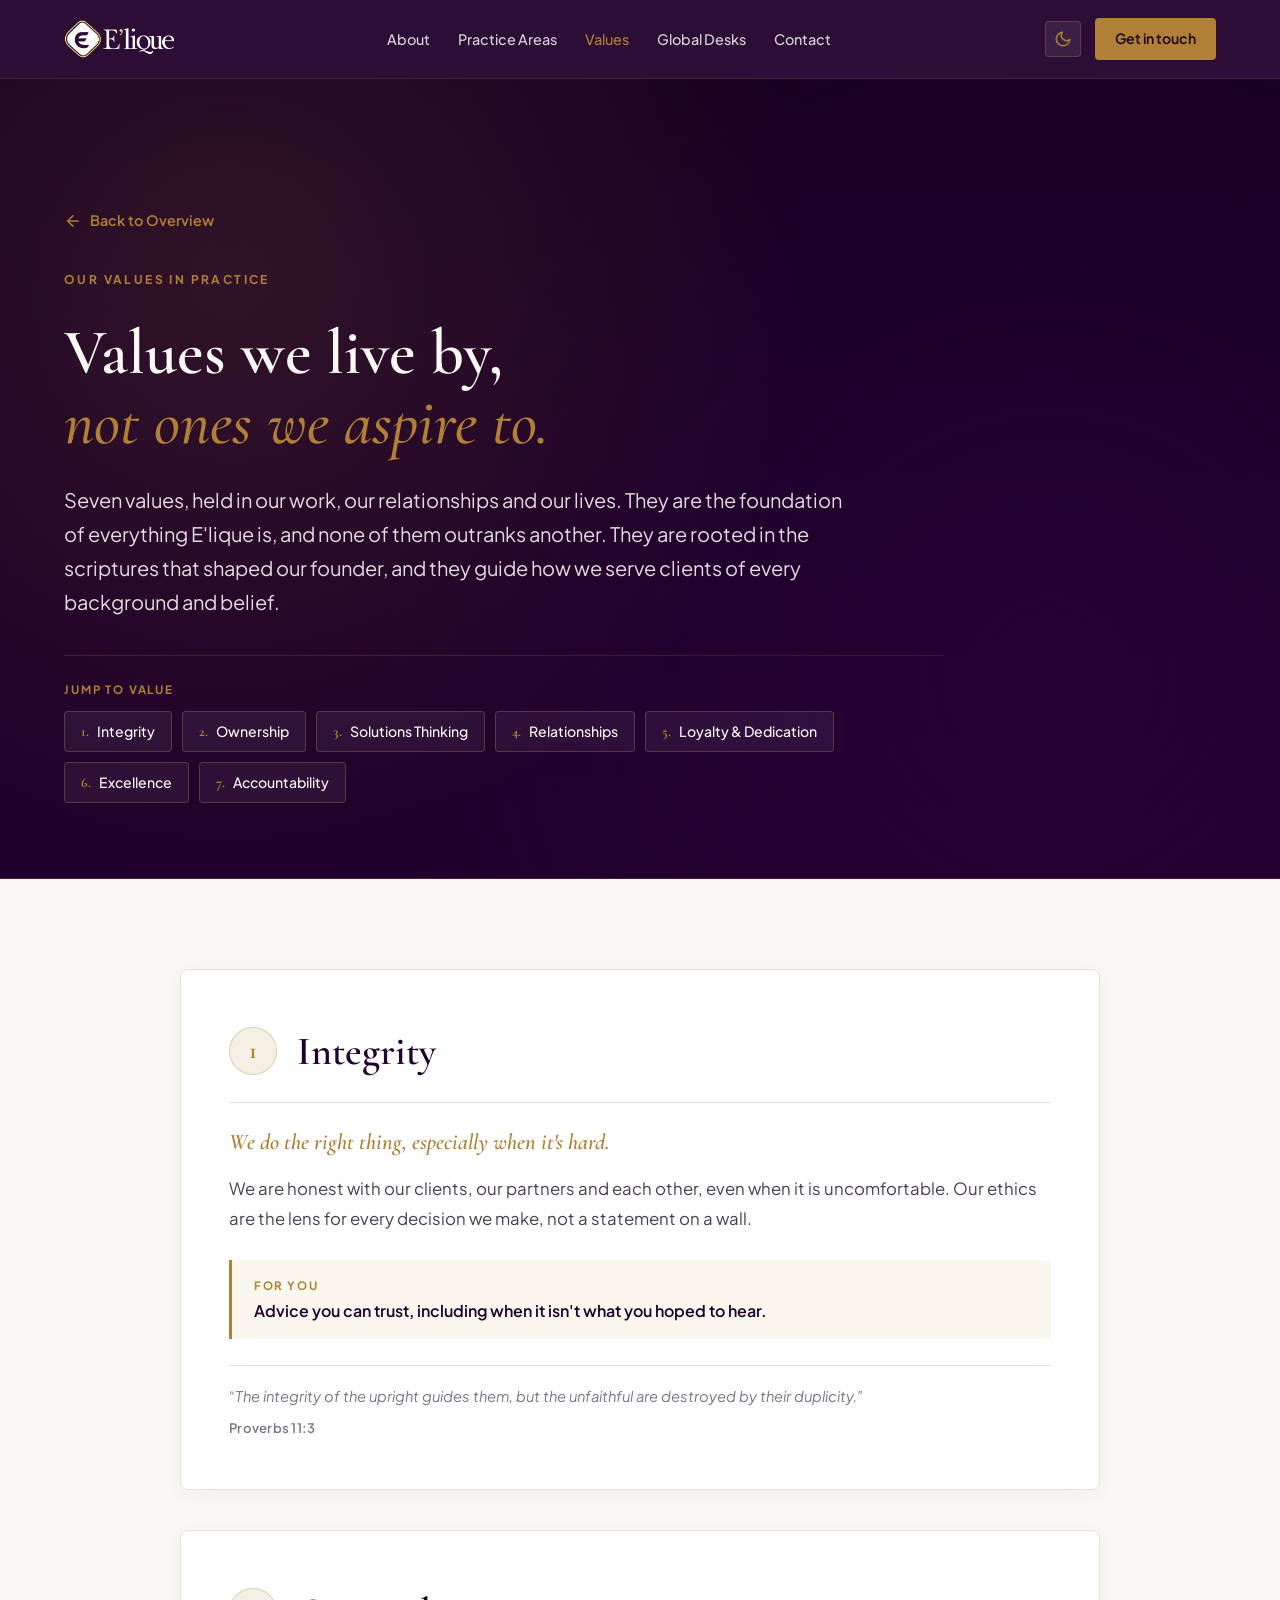
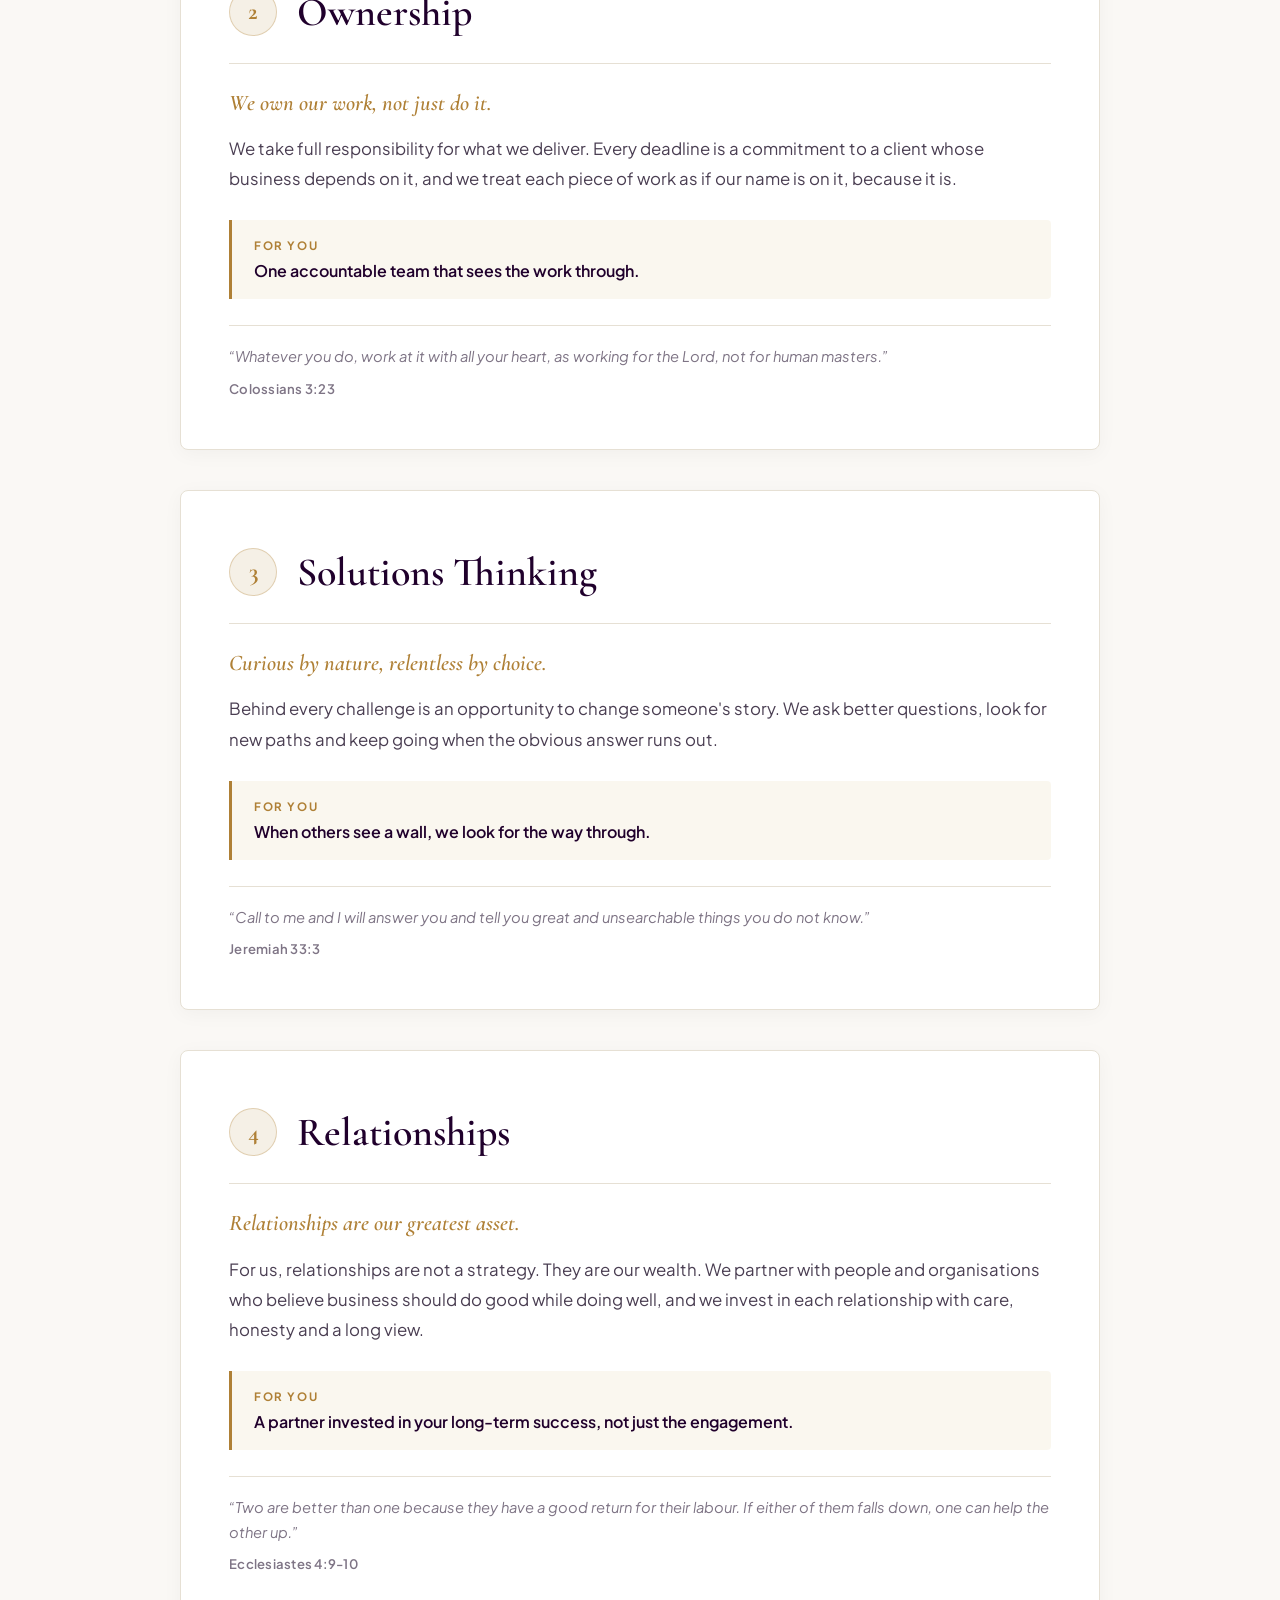
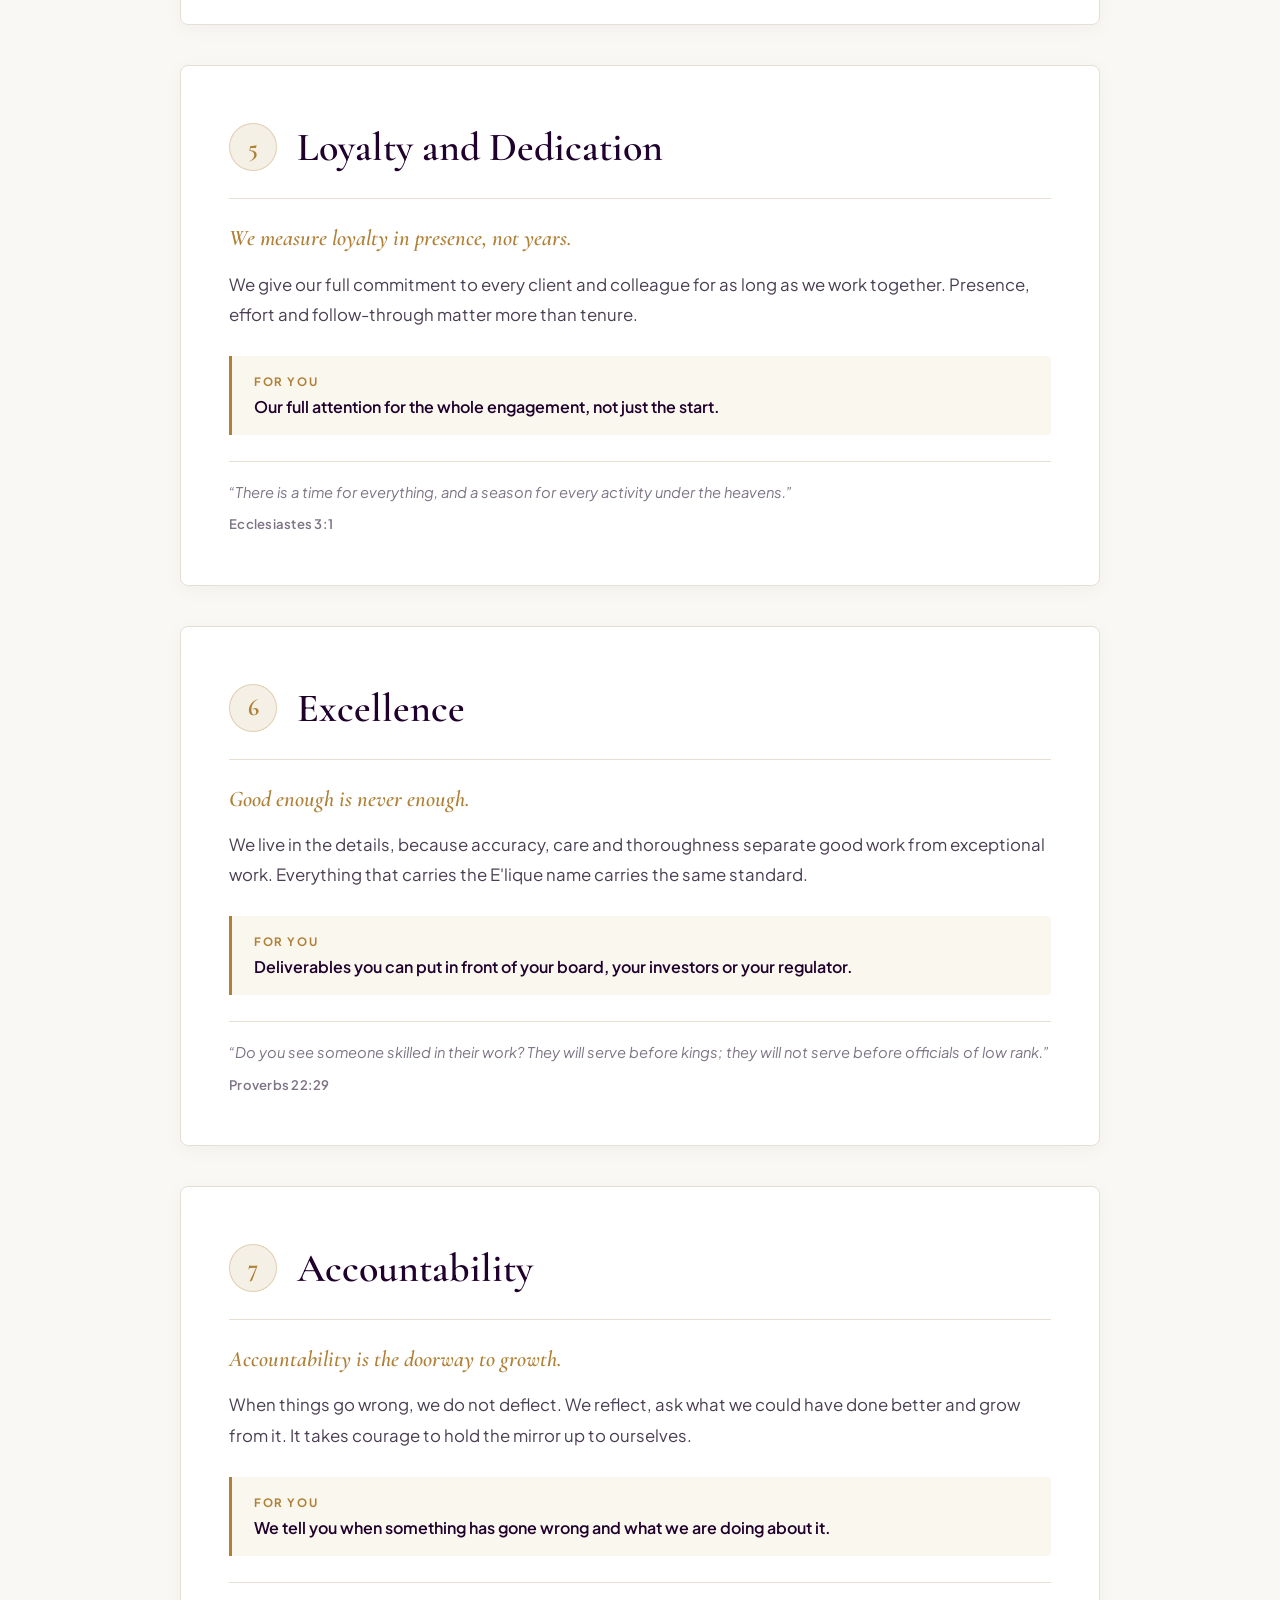
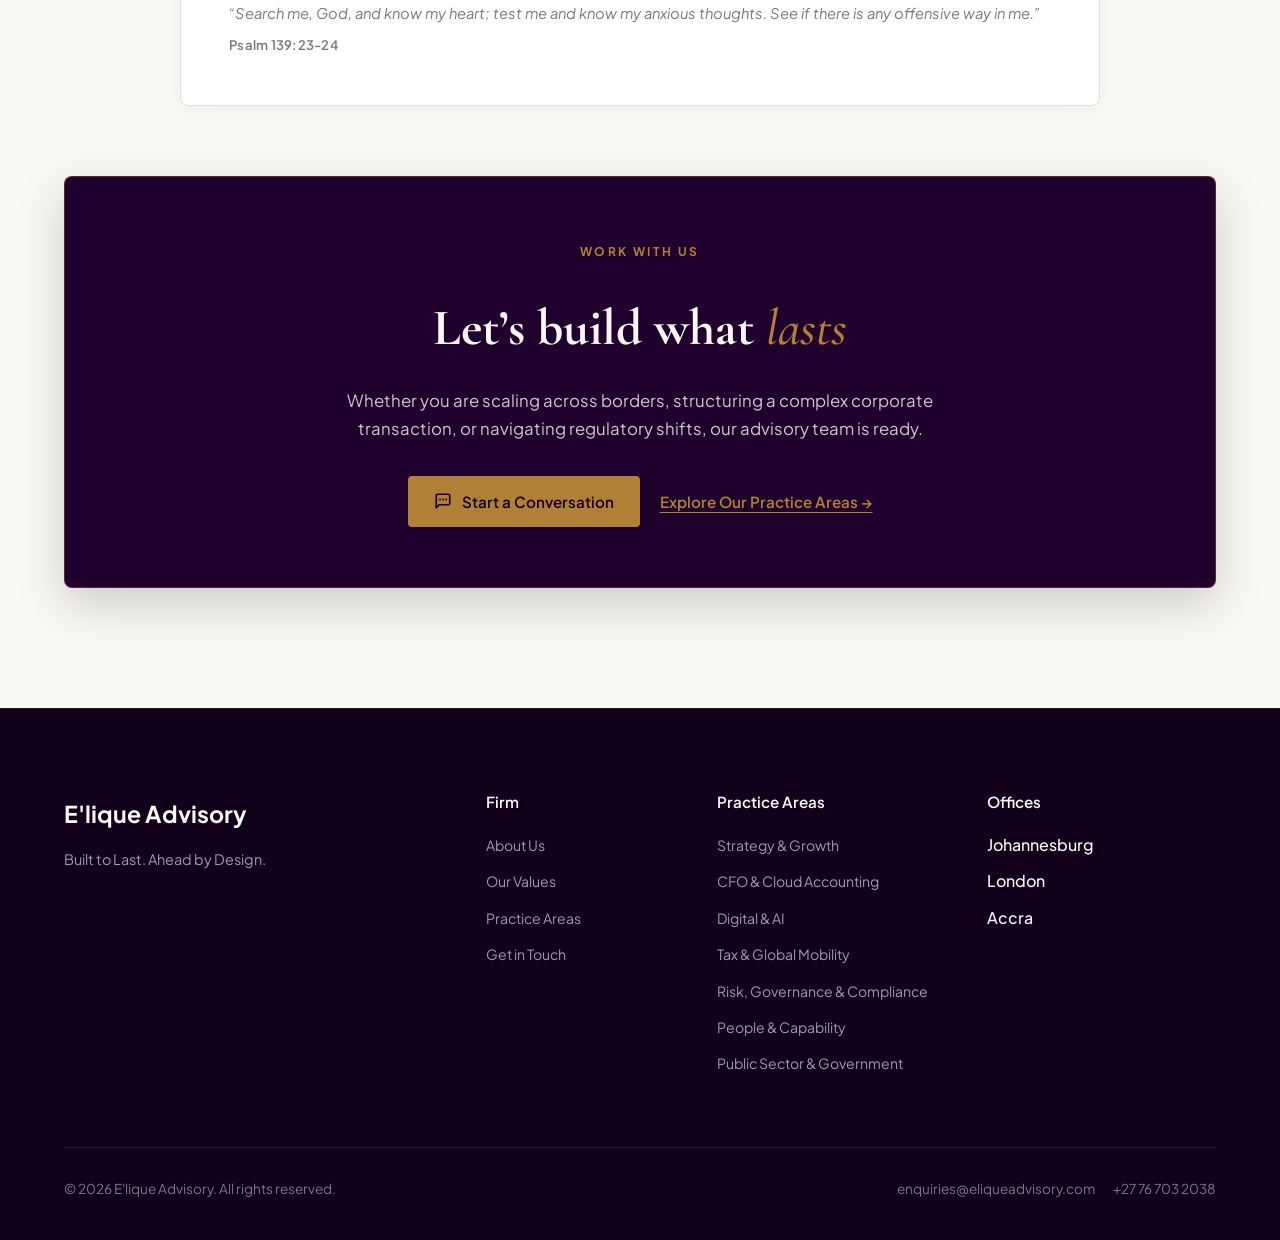
==== values.html @ 06369ed3 "content(footer): remove secondary descriptor tagline under brand" ====
<!DOCTYPE html>
<html lang="en" data-theme="dark">
<head>
    <meta charset="utf-8">
    <meta name="viewport" content="width=device-width, initial-scale=1">
    <meta name="theme-color" content="#20002C">

    <title>Our Values in Practice – E'lique Advisory</title>
    <meta name="description" content="Values we live by, not ones we aspire to. The seven core values of E'lique Advisory and what each one means in practice.">

    <!-- OpenGraph / Social Metadata -->
    <meta property="og:type" content="website">
    <meta property="og:title" content="Our Values in Practice – E'lique Advisory">
    <meta property="og:description" content="Values we live by, not ones we aspire to. Seven values, held in our work, in our relationships and in our lives.">

    <!-- Google Fonts: Cormorant Garamond & Plus Jakarta Sans -->
    <link rel="preconnect" href="https://fonts.googleapis.com">
    <link rel="preconnect" href="https://fonts.gstatic.com" crossorigin>
    <link href="https://fonts.googleapis.com/css2?family=Cormorant+Garamond:ital,wght@0,500;0,600;0,700;1,400;1,600&family=Plus+Jakarta+Sans:wght@300;400;500;600;700&display=swap" rel="stylesheet">

    <!-- Favicon -->
    <link rel="icon" type="image/png" href="images/favicon.png">
    <link rel="shortcut icon" href="favicon.ico">

    <style>
        /* CSS Reset & Variables */
        :root {
            --primary-plum: #20002C;
            --primary-dark: #12001A;
            --plum-deep: #160020;
            --gold-accent: #AF8036;
            --gold-light: #E0C79B;
            --bg-warm-creamy: #FAF8F5;
            --bg-card: #FFFFFF;
            --border-color: #E6E0D4;
            --text-heading: #20002C;
            --text-body: #4A3E52;
            --text-muted: #7E7485;
            --font-serif: 'Cormorant Garamond', Georgia, serif;
            --font-sans: 'Plus Jakarta Sans', system-ui, -apple-system, sans-serif;
            --transition: 0.3s cubic-bezier(0.16, 1, 0.3, 1);
            --radius-btn: 4px;
            --radius-card: 8px;
        }

        [data-theme="dark-full"] {
            --bg-warm-creamy: #12001A;
            --bg-card: #1C0126;
            --border-color: rgba(175, 128, 54, 0.22);
            --text-heading: #FAF8F5;
            --text-body: #D4CDD9;
            --text-muted: #A396AD;
        }

        * {
            margin: 0;
            padding: 0;
            box-sizing: border-box;
        }

        html {
            scroll-behavior: smooth;
        }

        body {
            font-family: var(--font-sans);
            color: var(--text-body);
            background-color: var(--bg-warm-creamy);
            background-image:
                radial-gradient(ellipse 90% 60% at 50% 0%, rgba(196, 160, 82, 0.08) 0%, transparent 60%),
                radial-gradient(circle at 12% 28%, rgba(32, 0, 44, 0.035) 0%, transparent 40%),
                radial-gradient(circle at 88% 72%, rgba(196, 160, 82, 0.055) 0%, transparent 50%),
                linear-gradient(to right,  rgba(196, 160, 82, 0.045) 1px, transparent 1px),
                linear-gradient(to bottom, rgba(196, 160, 82, 0.045) 1px, transparent 1px);
            background-size: 100% 100%, 100% 100%, 100% 100%, 64px 64px, 64px 64px;
            background-attachment: fixed;
            line-height: 1.65;
            overflow-x: hidden;
            transition: background-color var(--transition), color var(--transition);
        }

        [data-theme="dark-full"] body {
            background-color: #110017;
            background-image:
                radial-gradient(ellipse 90% 60% at 50% 0%, rgba(88, 22, 122, 0.35) 0%, transparent 70%),
                radial-gradient(circle at 15% 35%, rgba(196, 160, 82, 0.09) 0%, transparent 45%),
                radial-gradient(circle at 85% 75%, rgba(88, 22, 122, 0.25) 0%, transparent 55%),
                linear-gradient(to right,  rgba(196, 160, 82, 0.05) 1px, transparent 1px),
                linear-gradient(to bottom, rgba(196, 160, 82, 0.05) 1px, transparent 1px);
            background-size: 100% 100%, 100% 100%, 100% 100%, 64px 64px, 64px 64px;
        }

        .container {
            width: 100%;
            max-width: 1200px;
            margin: 0 auto;
            padding: 0 24px;
        }

        .italic-gold {
            font-family: var(--font-serif);
            font-style: italic;
            color: var(--gold-accent);
            font-weight: 500;
        }

        .section-eyebrow {
            display: inline-block;
            font-size: 0.75rem;
            text-transform: uppercase;
            letter-spacing: 0.2em;
            font-weight: 700;
            color: var(--gold-accent);
            margin-bottom: 12px;
        }

        /* Header */
        .site-header {
            position: sticky;
            top: 0;
            z-index: 120;
            background: rgba(32, 0, 44, 0.95);
            backdrop-filter: blur(12px);
            -webkit-backdrop-filter: blur(12px);
            border-bottom: 1px solid rgba(175, 128, 54, 0.2);
        }

        .header-inner {
            display: flex;
            align-items: center;
            justify-content: space-between;
            height: 78px;
        }

        .brand-wrapper {
            display: flex;
            align-items: center;
            gap: 12px;
            text-decoration: none;
        }

        .brand-logo-img {
            height: 38px;
            width: auto;
            object-fit: contain;
        }

        .brand-title-fallback {
            font-family: var(--font-serif);
            font-size: 1.6rem;
            font-weight: 700;
            color: #FFFFFF;
            letter-spacing: 0.02em;
        }

        .main-nav-links {
            display: flex;
            align-items: center;
            gap: 28px;
            list-style: none;
        }

        .main-nav-links a {
            color: rgba(255, 255, 255, 0.82);
            text-decoration: none;
            font-size: 0.9rem;
            font-weight: 500;
            transition: color var(--transition);
        }

        .main-nav-links a:hover,
        .main-nav-links a.active {
            color: var(--gold-accent);
        }

        .header-controls {
            display: flex;
            align-items: center;
            gap: 14px;
        }

        .theme-toggle-btn {
            background: rgba(255, 255, 255, 0.08);
            border: 1px solid rgba(175, 128, 54, 0.3);
            border-radius: var(--radius-btn);
            color: var(--gold-accent);
            width: 36px;
            height: 36px;
            display: flex;
            align-items: center;
            justify-content: center;
            cursor: pointer;
            transition: all var(--transition);
        }

        .theme-toggle-btn:hover {
            background: rgba(175, 128, 54, 0.2);
            color: #FFFFFF;
        }

        .btn-header-contact {
            background: var(--gold-accent);
            color: #1A0024;
            font-weight: 600;
            font-size: 0.88rem;
            padding: 9px 20px;
            border-radius: var(--radius-btn);
            text-decoration: none;
            display: inline-flex;
            align-items: center;
            gap: 6px;
            transition: all var(--transition);
        }

        .btn-header-contact:hover {
            background: var(--gold-light);
            transform: translateY(-1px);
        }

        .mobile-hamburger {
            display: none;
            background: transparent;
            border: none;
            color: #FFFFFF;
            cursor: pointer;
            padding: 6px;
        }

        .mobile-drawer {
            display: none;
            flex-direction: column;
            background: #180022;
            padding: 20px 24px;
            border-bottom: 1px solid rgba(175, 128, 54, 0.2);
            gap: 14px;
        }

        .mobile-drawer.open {
            display: flex;
        }

        .mobile-drawer a {
            color: #FFFFFF;
            text-decoration: none;
            font-size: 0.95rem;
            padding: 6px 0;
        }

        /* Values Page Hero */
        .values-page-hero {
            background: #20002C;
            background-image: 
                radial-gradient(circle at 18% 25%, rgba(175, 128, 54, 0.15) 0%, transparent 48%),
                radial-gradient(circle at 82% 75%, rgba(45, 0, 64, 0.45) 0%, transparent 55%),
                linear-gradient(180deg, #180022 0%, #20002C 100%);
            padding: 130px 0 75px;
            border-bottom: 1px solid rgba(175, 128, 54, 0.22);
            position: relative;
            overflow: hidden;
        }

        .values-hero-nav {
            margin-bottom: 28px;
        }

        .back-link {
            display: inline-flex;
            align-items: center;
            gap: 8px;
            color: var(--gold-accent);
            font-size: 0.9rem;
            font-weight: 600;
            text-decoration: none;
            transition: transform var(--transition), color var(--transition);
        }

        .back-link:hover {
            color: #FFFFFF;
            transform: translateX(-4px);
        }

        .values-hero-content {
            max-width: 880px;
        }

        .values-hero-title {
            font-family: var(--font-serif);
            font-size: clamp(2.6rem, 5vw, 4.2rem);
            line-height: 1.1;
            color: #FAF8F5;
            font-weight: 600;
            margin: 16px 0 24px;
        }

        .values-hero-lead {
            font-size: clamp(1.05rem, 2vw, 1.25rem);
            color: rgba(250, 248, 245, 0.88);
            line-height: 1.7;
            max-width: 780px;
        }

        /* Short Jump Menu */
        .values-jump-nav {
            margin-top: 36px;
            padding-top: 24px;
            border-top: 1px solid rgba(175, 128, 54, 0.2);
        }

        .values-jump-nav-label {
            display: block;
            font-size: 0.72rem;
            font-weight: 700;
            letter-spacing: 0.16em;
            text-transform: uppercase;
            color: var(--gold-accent);
            margin-bottom: 12px;
        }

        .values-jump-list {
            display: flex;
            flex-wrap: wrap;
            gap: 10px;
            list-style: none;
        }

        .values-jump-link {
            display: inline-flex;
            align-items: center;
            gap: 8px;
            background: rgba(255, 255, 255, 0.06);
            border: 1px solid rgba(196, 160, 82, 0.28);
            color: #FAF8F5;
            padding: 8px 16px;
            border-radius: var(--radius-btn);
            font-size: 0.88rem;
            font-weight: 500;
            text-decoration: none;
            transition: all var(--transition);
        }

        .values-jump-link:hover {
            background: var(--gold-accent);
            color: #180022;
            border-color: var(--gold-accent);
            transform: translateY(-2px);
        }

        .values-jump-link span.jump-num {
            font-family: var(--font-serif);
            color: var(--gold-accent);
            font-weight: 700;
        }

        .values-jump-link:hover span.jump-num {
            color: #180022;
        }

        /* Values Detail Section */
        .values-detail-section {
            background-color: var(--bg-warm-creamy);
            padding: 90px 0 120px;
            transition: background-color var(--transition);
        }

        .values-detail-list {
            display: flex;
            flex-direction: column;
            gap: 40px;
            max-width: 920px;
            margin: 0 auto;
        }

        .value-detail-card {
            background: var(--bg-card);
            border: 1px solid var(--border-color);
            border-radius: var(--radius-card);
            padding: 48px;
            box-shadow: 0 4px 20px rgba(0, 0, 0, 0.04);
            transition: transform var(--transition), box-shadow var(--transition), border-color var(--transition);
            position: relative;
            scroll-margin-top: 100px;
        }

        .value-detail-card:hover {
            transform: translateY(-2px);
            box-shadow: 0 12px 36px rgba(0, 0, 0, 0.08);
            border-color: rgba(175, 128, 54, 0.35);
        }

        .value-card-header {
            display: flex;
            align-items: center;
            gap: 20px;
            margin-bottom: 24px;
            padding-bottom: 18px;
            border-bottom: 1px solid var(--border-color);
        }

        .value-card-num {
            width: 48px;
            height: 48px;
            border-radius: 50%;
            background: rgba(175, 128, 54, 0.12);
            color: var(--gold-accent);
            display: flex;
            align-items: center;
            justify-content: center;
            font-family: var(--font-serif);
            font-size: 1.5rem;
            font-weight: 700;
            flex-shrink: 0;
            border: 1px solid rgba(175, 128, 54, 0.3);
        }

        .value-card-heading {
            font-family: var(--font-serif);
            font-size: clamp(2rem, 3.2vw, 2.5rem);
            color: var(--text-heading);
            margin: 0;
            font-weight: 600;
        }

        /* 1. Tagline: Highest prominence in the hierarchy */
        .value-prominent-tagline {
            font-family: var(--font-serif);
            font-size: 1.4rem;
            font-weight: 600;
            font-style: italic;
            color: var(--gold-accent);
            line-height: 1.35;
            margin-bottom: 16px;
        }

        /* 2. Paragraph: Short explanatory body */
        .value-card-body-paragraph {
            font-size: 1.05rem;
            line-height: 1.8;
            color: var(--text-body);
            margin-bottom: 24px;
        }

        /* 3. "For you" line: Stands out with brand gold accent */
        .value-for-you-box {
            margin: 26px 0;
            padding: 16px 22px;
            background: rgba(196, 160, 82, 0.09);
            border-left: 3px solid var(--gold-accent);
            border-radius: 0 var(--radius-btn) var(--radius-btn) 0;
            display: flex;
            flex-direction: column;
            gap: 4px;
        }

        .value-for-you-label {
            font-size: 0.72rem;
            font-weight: 700;
            letter-spacing: 0.14em;
            text-transform: uppercase;
            color: var(--gold-accent);
        }

        .value-for-you-text {
            font-size: 1rem;
            font-weight: 600;
            color: var(--text-heading);
            line-height: 1.5;
        }

        /* 4. Scripture quote: Smaller, muted colour, in italics, with reference underneath */
        .value-scripture-container {
            margin-top: 24px;
            padding-top: 18px;
            border-top: 1px solid var(--border-color);
        }

        .value-scripture-quote {
            font-size: 0.92rem;
            font-style: italic;
            color: var(--text-muted);
            line-height: 1.65;
            margin-bottom: 6px;
        }

        .value-scripture-ref {
            display: inline-block;
            font-size: 0.82rem;
            color: var(--text-muted);
            font-weight: 600;
            font-style: normal;
            letter-spacing: 0.02em;
        }

        /* Values CTA Banner */
        .values-cta-box {
            margin-top: 70px;
            background: #20002C;
            border: 1px solid rgba(175, 128, 54, 0.35);
            border-radius: var(--radius-card);
            padding: 60px 48px;
            text-align: center;
            box-shadow: 0 16px 48px rgba(0, 0, 0, 0.18);
        }

        .values-cta-inner {
            max-width: 680px;
            margin: 0 auto;
        }

        .values-cta-title {
            font-family: var(--font-serif);
            font-size: clamp(2.2rem, 4vw, 3.2rem);
            color: #FAF8F5;
            margin: 12px 0 16px;
        }

        .values-cta-text {
            font-size: 1.05rem;
            color: rgba(250, 248, 245, 0.8);
            line-height: 1.7;
            margin-bottom: 32px;
        }

        .values-cta-actions {
            display: flex;
            justify-content: center;
            align-items: center;
            flex-wrap: wrap;
            gap: 20px;
        }

        .btn-primary-card {
            background: var(--gold-accent);
            color: #1A0024;
            font-weight: 600;
            font-size: 0.95rem;
            padding: 13px 26px;
            border-radius: var(--radius-btn);
            text-decoration: none;
            display: inline-flex;
            align-items: center;
            gap: 10px;
            transition: all var(--transition);
        }

        .btn-primary-card:hover {
            background: var(--gold-light);
            transform: translateY(-2px);
        }

        .btn-secondary-link {
            color: var(--gold-accent);
            font-weight: 600;
            font-size: 0.95rem;
            text-decoration: underline;
            text-underline-offset: 4px;
            transition: color var(--transition);
        }

        .btn-secondary-link:hover {
            color: #FFFFFF;
        }

        /* Footer */
        .site-footer {
            background: #12001A;
            color: #D4CDD9;
            padding: 80px 0 40px;
            border-top: 1px solid rgba(175, 128, 54, 0.2);
        }

        .footer-grid {
            display: grid;
            grid-template-columns: 2fr 1fr 1.2fr 1.2fr;
            gap: 40px;
            margin-bottom: 60px;
        }

        .footer-brand p {
            color: #A396AD;
            font-size: 0.9rem;
            line-height: 1.7;
            margin-top: 14px;
        }

        .footer-col h4 {
            font-size: 0.95rem;
            color: #FAF8F5;
            margin-bottom: 18px;
            font-weight: 600;
        }

        .footer-col ul {
            list-style: none;
        }

        .footer-col li {
            margin-bottom: 10px;
        }

        .footer-col a {
            color: #A396AD;
            text-decoration: none;
            font-size: 0.88rem;
            transition: color var(--transition);
        }

        .footer-col a:hover {
            color: var(--gold-accent);
        }

        .footer-bottom {
            border-top: 1px solid rgba(255, 255, 255, 0.08);
            padding-top: 30px;
            display: flex;
            justify-content: space-between;
            font-size: 0.85rem;
            color: #7E7485;
            flex-wrap: wrap;
            gap: 16px;
        }

        /* GTranslate Floating Switcher */
        .gtranslate_wrapper {
            position: fixed !important;
            bottom: 16px !important;
            right: 20px !important;
            z-index: 999999 !important;
        }

        .gt_float_switcher {
            box-shadow: 0 6px 24px rgba(0, 0, 0, 0.18) !important;
            border-radius: 4px !important;
            font-family: var(--font-sans) !important;
            font-weight: 600 !important;
        }

        /* Mobile Responsiveness */
        @media (max-width: 768px) {
            .main-nav-links { display: none; }
            .mobile-hamburger { display: block; }
            .value-detail-card { padding: 32px 20px; }
            .value-card-header { gap: 14px; }
            .values-cta-box { padding: 40px 24px; }
            .footer-grid { grid-template-columns: 1fr; }
        }
    </style>
</head>
<body>
    <!-- Site Header -->
    <header class="site-header">
        <div class="container">
            <div class="header-inner">
                <a href="index.html" class="brand-wrapper" aria-label="E'lique Advisory">
                    <img src="images/logo-white.png" alt="E'lique Advisory" class="brand-logo-img" onerror="this.src='public/images/logo-white.png'; this.onerror=function(){ this.style.display='none'; document.getElementById('values-fallback-title').style.display='block'; };">
                    <span id="values-fallback-title" class="brand-title-fallback" style="display: none;">E'lique Advisory</span>
                </a>

                <ul class="main-nav-links">
                    <li><a href="index.html#about">About</a></li>
                    <li><a href="index.html#services">Practice Areas</a></li>
                    <li><a href="values.html" class="active">Values</a></li>
                    <li><a href="index.html#footprint">Global Desks</a></li>
                    <li><a href="index.html#contact">Contact</a></li>
                </ul>

                <div class="header-controls">
                    <button type="button" class="theme-toggle-btn" id="theme-toggle-btn" aria-label="Toggle Theme" title="Toggle Dark/Light Mode">
                        <svg id="theme-sun-icon" width="18" height="18" viewBox="0 0 24 24" fill="none" stroke="currentColor" stroke-width="2" stroke-linecap="round" stroke-linejoin="round" style="display: none;">
                            <circle cx="12" cy="12" r="5"></circle>
                            <line x1="12" y1="1" x2="12" y2="3"></line>
                            <line x1="12" y1="21" x2="12" y2="23"></line>
                            <line x1="4.22" y1="4.22" x2="5.64" y2="5.64"></line>
                            <line x1="18.36" y1="18.36" x2="19.78" y2="19.78"></line>
                            <line x1="1" y1="12" x2="3" y2="12"></line>
                            <line x1="21" y1="12" x2="23" y2="12"></line>
                            <line x1="4.22" y1="19.78" x2="5.64" y2="18.36"></line>
                            <line x1="18.36" y1="5.64" x2="19.78" y2="4.22"></line>
                        </svg>
                        <svg id="theme-moon-icon" width="18" height="18" viewBox="0 0 24 24" fill="none" stroke="currentColor" stroke-width="2" stroke-linecap="round" stroke-linejoin="round">
                            <path d="M21 12.79A9 9 0 1 1 11.21 3 7 7 0 0 0 21 12.79z"></path>
                        </svg>
                    </button>

                    <a href="index.html#contact" class="btn-header-contact">
                        <span>Get in touch</span>
                    </a>

                    <button type="button" class="mobile-hamburger" id="mobile-toggle" aria-label="Open Navigation">
                        <svg width="24" height="24" viewBox="0 0 24 24" fill="none" stroke="currentColor" stroke-width="2" stroke-linecap="round" stroke-linejoin="round">
                            <line x1="3" y1="12" x2="21" y2="12"></line>
                            <line x1="3" y1="6" x2="21" y2="6"></line>
                            <line x1="3" y1="18" x2="21" y2="18"></line>
                        </svg>
                    </button>
                </div>
            </div>
        </div>

        <!-- Mobile Drawer -->
        <div class="mobile-drawer" id="mobile-drawer">
            <a href="index.html#about" class="m-link">About</a>
            <a href="index.html#services" class="m-link">Practice Areas</a>
            <a href="values.html" class="m-link" style="color: var(--gold-accent);">Values</a>
            <a href="index.html#footprint" class="m-link">Global Desks</a>
            <a href="index.html#contact" class="m-link">Contact</a>
            <a href="index.html#contact" class="btn-header-contact" style="justify-content: center; margin-top: 8px;">
                Get in touch
            </a>
        </div>
    </header>

    <!-- Values Page Hero Header -->
    <section class="values-page-hero">
        <div class="container">
            <div class="values-hero-nav">
                <a href="index.html#values" class="back-link">
                    <svg width="18" height="18" viewBox="0 0 24 24" fill="none" stroke="currentColor" stroke-width="2" stroke-linecap="round" stroke-linejoin="round">
                        <line x1="19" y1="12" x2="5" y2="12"></line>
                        <polyline points="12 19 5 12 12 5"></polyline>
                    </svg>
                    <span>Back to Overview</span>
                </a>
            </div>

            <div class="values-hero-content">
                <span class="section-eyebrow">OUR VALUES IN PRACTICE</span>
                <h1 class="values-hero-title">Values we live by, <br><span class="italic-gold">not ones we aspire to.</span></h1>
                <p class="values-hero-lead">
                    Seven values, held in our work, our relationships and our lives. They are the foundation of everything E'lique is, and none of them outranks another. They are rooted in the scriptures that shaped our founder, and they guide how we serve clients of every background and belief.
                </p>

                <!-- Short jump menu near the top linking to all seven values -->
                <nav class="values-jump-nav" aria-label="Jump to value">
                    <span class="values-jump-nav-label">Jump to Value</span>
                    <ul class="values-jump-list">
                        <li><a href="#value-1" class="values-jump-link"><span class="jump-num">1.</span> Integrity</a></li>
                        <li><a href="#value-2" class="values-jump-link"><span class="jump-num">2.</span> Ownership</a></li>
                        <li><a href="#value-3" class="values-jump-link"><span class="jump-num">3.</span> Solutions Thinking</a></li>
                        <li><a href="#value-4" class="values-jump-link"><span class="jump-num">4.</span> Relationships</a></li>
                        <li><a href="#value-5" class="values-jump-link"><span class="jump-num">5.</span> Loyalty &amp; Dedication</a></li>
                        <li><a href="#value-6" class="values-jump-link"><span class="jump-num">6.</span> Excellence</a></li>
                        <li><a href="#value-7" class="values-jump-link"><span class="jump-num">7.</span> Accountability</a></li>
                    </ul>
                </nav>
            </div>
        </div>
    </section>

    <!-- Values Detail Section -->
    <section class="values-detail-section">
        <div class="container">
            <div class="values-detail-list">
                <!-- 1. Integrity -->
                <article class="value-detail-card" id="value-1">
                    <div class="value-card-header">
                        <div class="value-card-num">1</div>
                        <h2 class="value-card-heading">Integrity</h2>
                    </div>
                    <div class="value-card-body">
                        <!-- 1. Tagline -->
                        <p class="value-prominent-tagline">We do the right thing, especially when it's hard.</p>
                        <!-- 2. Paragraph (Body) -->
                        <p class="value-card-body-paragraph">We are honest with our clients, our partners and each other, even when it is uncomfortable. Our ethics are the lens for every decision we make, not a statement on a wall.</p>
                        <!-- 3. For you line -->
                        <div class="value-for-you-box">
                            <span class="value-for-you-label">For you</span>
                            <div class="value-for-you-text">Advice you can trust, including when it isn't what you hoped to hear.</div>
                        </div>
                        <!-- 4. Scripture quote -->
                        <div class="value-scripture-container">
                            <blockquote class="value-scripture-quote">“The integrity of the upright guides them, but the unfaithful are destroyed by their duplicity.”</blockquote>
                            <cite class="value-scripture-ref">Proverbs 11:3</cite>
                        </div>
                    </div>
                </article>

                <!-- 2. Ownership -->
                <article class="value-detail-card" id="value-2">
                    <div class="value-card-header">
                        <div class="value-card-num">2</div>
                        <h2 class="value-card-heading">Ownership</h2>
                    </div>
                    <div class="value-card-body">
                        <!-- 1. Tagline -->
                        <p class="value-prominent-tagline">We own our work, not just do it.</p>
                        <!-- 2. Paragraph (Body) -->
                        <p class="value-card-body-paragraph">We take full responsibility for what we deliver. Every deadline is a commitment to a client whose business depends on it, and we treat each piece of work as if our name is on it, because it is.</p>
                        <!-- 3. For you line -->
                        <div class="value-for-you-box">
                            <span class="value-for-you-label">For you</span>
                            <div class="value-for-you-text">One accountable team that sees the work through.</div>
                        </div>
                        <!-- 4. Scripture quote -->
                        <div class="value-scripture-container">
                            <blockquote class="value-scripture-quote">“Whatever you do, work at it with all your heart, as working for the Lord, not for human masters.”</blockquote>
                            <cite class="value-scripture-ref">Colossians 3:23</cite>
                        </div>
                    </div>
                </article>

                <!-- 3. Solutions Thinking -->
                <article class="value-detail-card" id="value-3">
                    <div class="value-card-header">
                        <div class="value-card-num">3</div>
                        <h2 class="value-card-heading">Solutions Thinking</h2>
                    </div>
                    <div class="value-card-body">
                        <!-- 1. Tagline -->
                        <p class="value-prominent-tagline">Curious by nature, relentless by choice.</p>
                        <!-- 2. Paragraph (Body) -->
                        <p class="value-card-body-paragraph">Behind every challenge is an opportunity to change someone's story. We ask better questions, look for new paths and keep going when the obvious answer runs out.</p>
                        <!-- 3. For you line -->
                        <div class="value-for-you-box">
                            <span class="value-for-you-label">For you</span>
                            <div class="value-for-you-text">When others see a wall, we look for the way through.</div>
                        </div>
                        <!-- 4. Scripture quote -->
                        <div class="value-scripture-container">
                            <blockquote class="value-scripture-quote">“Call to me and I will answer you and tell you great and unsearchable things you do not know.”</blockquote>
                            <cite class="value-scripture-ref">Jeremiah 33:3</cite>
                        </div>
                    </div>
                </article>

                <!-- 4. Relationships -->
                <article class="value-detail-card" id="value-4">
                    <div class="value-card-header">
                        <div class="value-card-num">4</div>
                        <h2 class="value-card-heading">Relationships</h2>
                    </div>
                    <div class="value-card-body">
                        <!-- 1. Tagline -->
                        <p class="value-prominent-tagline">Relationships are our greatest asset.</p>
                        <!-- 2. Paragraph (Body) -->
                        <p class="value-card-body-paragraph">For us, relationships are not a strategy. They are our wealth. We partner with people and organisations who believe business should do good while doing well, and we invest in each relationship with care, honesty and a long view.</p>
                        <!-- 3. For you line -->
                        <div class="value-for-you-box">
                            <span class="value-for-you-label">For you</span>
                            <div class="value-for-you-text">A partner invested in your long-term success, not just the engagement.</div>
                        </div>
                        <!-- 4. Scripture quote -->
                        <div class="value-scripture-container">
                            <blockquote class="value-scripture-quote">“Two are better than one because they have a good return for their labour. If either of them falls down, one can help the other up.”</blockquote>
                            <cite class="value-scripture-ref">Ecclesiastes 4:9-10</cite>
                        </div>
                    </div>
                </article>

                <!-- 5. Loyalty and Dedication -->
                <article class="value-detail-card" id="value-5">
                    <div class="value-card-header">
                        <div class="value-card-num">5</div>
                        <h2 class="value-card-heading">Loyalty and Dedication</h2>
                    </div>
                    <div class="value-card-body">
                        <!-- 1. Tagline -->
                        <p class="value-prominent-tagline">We measure loyalty in presence, not years.</p>
                        <!-- 2. Paragraph (Body) -->
                        <p class="value-card-body-paragraph">We give our full commitment to every client and colleague for as long as we work together. Presence, effort and follow-through matter more than tenure.</p>
                        <!-- 3. For you line -->
                        <div class="value-for-you-box">
                            <span class="value-for-you-label">For you</span>
                            <div class="value-for-you-text">Our full attention for the whole engagement, not just the start.</div>
                        </div>
                        <!-- 4. Scripture quote -->
                        <div class="value-scripture-container">
                            <blockquote class="value-scripture-quote">“There is a time for everything, and a season for every activity under the heavens.”</blockquote>
                            <cite class="value-scripture-ref">Ecclesiastes 3:1</cite>
                        </div>
                    </div>
                </article>

                <!-- 6. Excellence -->
                <article class="value-detail-card" id="value-6">
                    <div class="value-card-header">
                        <div class="value-card-num">6</div>
                        <h2 class="value-card-heading">Excellence</h2>
                    </div>
                    <div class="value-card-body">
                        <!-- 1. Tagline -->
                        <p class="value-prominent-tagline">Good enough is never enough.</p>
                        <!-- 2. Paragraph (Body) -->
                        <p class="value-card-body-paragraph">We live in the details, because accuracy, care and thoroughness separate good work from exceptional work. Everything that carries the E'lique name carries the same standard.</p>
                        <!-- 3. For you line -->
                        <div class="value-for-you-box">
                            <span class="value-for-you-label">For you</span>
                            <div class="value-for-you-text">Deliverables you can put in front of your board, your investors or your regulator.</div>
                        </div>
                        <!-- 4. Scripture quote -->
                        <div class="value-scripture-container">
                            <blockquote class="value-scripture-quote">“Do you see someone skilled in their work? They will serve before kings; they will not serve before officials of low rank.”</blockquote>
                            <cite class="value-scripture-ref">Proverbs 22:29</cite>
                        </div>
                    </div>
                </article>

                <!-- 7. Accountability -->
                <article class="value-detail-card" id="value-7">
                    <div class="value-card-header">
                        <div class="value-card-num">7</div>
                        <h2 class="value-card-heading">Accountability</h2>
                    </div>
                    <div class="value-card-body">
                        <!-- 1. Tagline -->
                        <p class="value-prominent-tagline">Accountability is the doorway to growth.</p>
                        <!-- 2. Paragraph (Body) -->
                        <p class="value-card-body-paragraph">When things go wrong, we do not deflect. We reflect, ask what we could have done better and grow from it. It takes courage to hold the mirror up to ourselves.</p>
                        <!-- 3. For you line -->
                        <div class="value-for-you-box">
                            <span class="value-for-you-label">For you</span>
                            <div class="value-for-you-text">We tell you when something has gone wrong and what we are doing about it.</div>
                        </div>
                        <!-- 4. Scripture quote -->
                        <div class="value-scripture-container">
                            <blockquote class="value-scripture-quote">“Search me, God, and know my heart; test me and know my anxious thoughts. See if there is any offensive way in me.”</blockquote>
                            <cite class="value-scripture-ref">Psalm 139:23-24</cite>
                        </div>
                    </div>
                </article>
            </div>

            <!-- Call to Action Banner -->
            <div class="values-cta-box">
                <div class="values-cta-inner">
                    <span class="section-eyebrow">WORK WITH US</span>
                    <h2 class="values-cta-title">Let’s build what <span class="italic-gold">lasts</span></h2>
                    <p class="values-cta-text">
                        Whether you are scaling across borders, structuring a complex corporate transaction, or navigating regulatory shifts, our advisory team is ready.
                    </p>
                    <div class="values-cta-actions">
                        <a href="index.html#contact" class="btn-primary-card">
                            <svg width="18" height="18" viewBox="0 0 24 24" fill="none" stroke="currentColor" stroke-width="2.2" stroke-linecap="round" stroke-linejoin="round" aria-hidden="true">
                                <path d="M21 15a2 2 0 0 1-2 2H7l-4 4V5a2 2 0 0 1 2-2h14a2 2 0 0 1 2 2z"></path>
                                <line x1="8" y1="10" x2="8.01" y2="10" stroke-width="2.5"></line>
                                <line x1="12" y1="10" x2="12.01" y2="10" stroke-width="2.5"></line>
                                <line x1="16" y1="10" x2="16.01" y2="10" stroke-width="2.5"></line>
                            </svg>
                            <span>Start a Conversation</span>
                        </a>
                        <a href="index.html#services" class="btn-secondary-link">
                            Explore Our Practice Areas &rarr;
                        </a>
                    </div>
                </div>
            </div>
        </div>
    </section>

    <!-- Footer -->
    <footer class="site-footer">
        <div class="container">
            <div class="footer-grid">
                <div class="footer-brand">
                    <h3 style="font-size: 1.45rem; color: #FAF8F5; margin-top: 6px;">E'lique Advisory</h3>
                    <p>
                        Built to Last. Ahead by Design.
                    </p>
                </div>

                <div class="footer-col">
                    <h4>Firm</h4>
                    <ul>
                        <li><a href="index.html#about">About Us</a></li>
                        <li><a href="values.html">Our Values</a></li>
                        <li><a href="index.html#services">Practice Areas</a></li>
                        <li><a href="index.html#contact">Get in Touch</a></li>
                    </ul>
                </div>

                <div class="footer-col">
                    <h4>Practice Areas</h4>
                    <ul>
                        <li><a href="index.html#services">Strategy & Growth</a></li>
                        <li><a href="index.html#services">CFO & Cloud Accounting</a></li>
                        <li><a href="index.html#services">Digital & AI</a></li>
                        <li><a href="index.html#services">Tax & Global Mobility</a></li>
                        <li><a href="index.html#services">Risk, Governance & Compliance</a></li>
                        <li><a href="index.html#services">People & Capability</a></li>
                        <li><a href="index.html#services">Public Sector & Government</a></li>
                    </ul>
                </div>

                <div class="footer-col">
                    <h4>Offices</h4>
                    <ul>
                        <li><span style="color: #FAF8F5; font-weight: 500;">Johannesburg</span></li>
                        <li><span style="color: #FAF8F5; font-weight: 500;">London</span></li>
                        <li><span style="color: #FAF8F5; font-weight: 500;">Accra</span></li>
                    </ul>
                </div>
            </div>

            <div class="footer-bottom">
                <div>&copy; 2026 E'lique Advisory. All rights reserved.</div>
                <div style="display: flex; gap: 18px;">
                    <a href="mailto:enquiries@eliqueadvisory.com" style="color: inherit; text-decoration: none;">enquiries@eliqueadvisory.com</a>
                    <a href="tel:+27767032038" style="color: inherit; text-decoration: none;">+27 76 703 2038</a>
                </div>
            </div>
        </div>
    </footer>

    <!-- Authentic GTranslate Real-time Multilingual Widget -->
    <div class="gtranslate_wrapper" id="gt-wrapper-48405205"></div>
    <script id="gt_widget_script_48405205-js-before">
        window.gtranslateSettings = window.gtranslateSettings || {};
        window.gtranslateSettings['48405205'] = {
            "default_language": "en",
            "languages": ["ar","zh-CN","nl","en","fr","de","it","pt","ru","es","xh","zu"],
            "url_structure": "none",
            "detect_browser_language": 1,
            "flag_style": "2d",
            "wrapper_selector": "#gt-wrapper-48405205",
            "alt_flags": [],
            "float_switcher_open_direction": "bottom",
            "switcher_horizontal_position": "right",
            "switcher_vertical_position": "bottom"
        };
    </script>
    <script src="https://cdn.gtranslate.net/widgets/latest/float.js?ver=3.1.1" defer></script>

    <!-- Theme Toggle & Mobile Navigation Script -->
    <script>
        const themeBtn = document.getElementById('theme-toggle-btn');
        const sunIcon = document.getElementById('theme-sun-icon');
        const moonIcon = document.getElementById('theme-moon-icon');
        const htmlRoot = document.documentElement;

        const currentTheme = localStorage.getItem('elique_theme') || 'light';
        applyTheme(currentTheme);

        if (themeBtn) {
            themeBtn.addEventListener('click', () => {
                const newTheme = htmlRoot.getAttribute('data-theme') === 'dark-full' ? 'light' : 'dark-full';
                applyTheme(newTheme);
                localStorage.setItem('elique_theme', newTheme);
            });
        }

        function applyTheme(theme) {
            htmlRoot.setAttribute('data-theme', theme);
            if (theme === 'dark-full') {
                if (sunIcon) sunIcon.style.display = 'block';
                if (moonIcon) moonIcon.style.display = 'none';
            } else {
                if (sunIcon) sunIcon.style.display = 'none';
                if (moonIcon) moonIcon.style.display = 'block';
            }
        }

        // Mobile drawer toggle
        const mobileToggle = document.getElementById('mobile-toggle');
        const mobileDrawer = document.getElementById('mobile-drawer');
        if (mobileToggle && mobileDrawer) {
            mobileToggle.addEventListener('click', () => {
                mobileDrawer.classList.toggle('open');
            });
            mobileDrawer.querySelectorAll('a').forEach(link => {
                link.addEventListener('click', () => {
                    mobileDrawer.classList.remove('open');
                });
            });
        }
    </script>
</body>
</html>
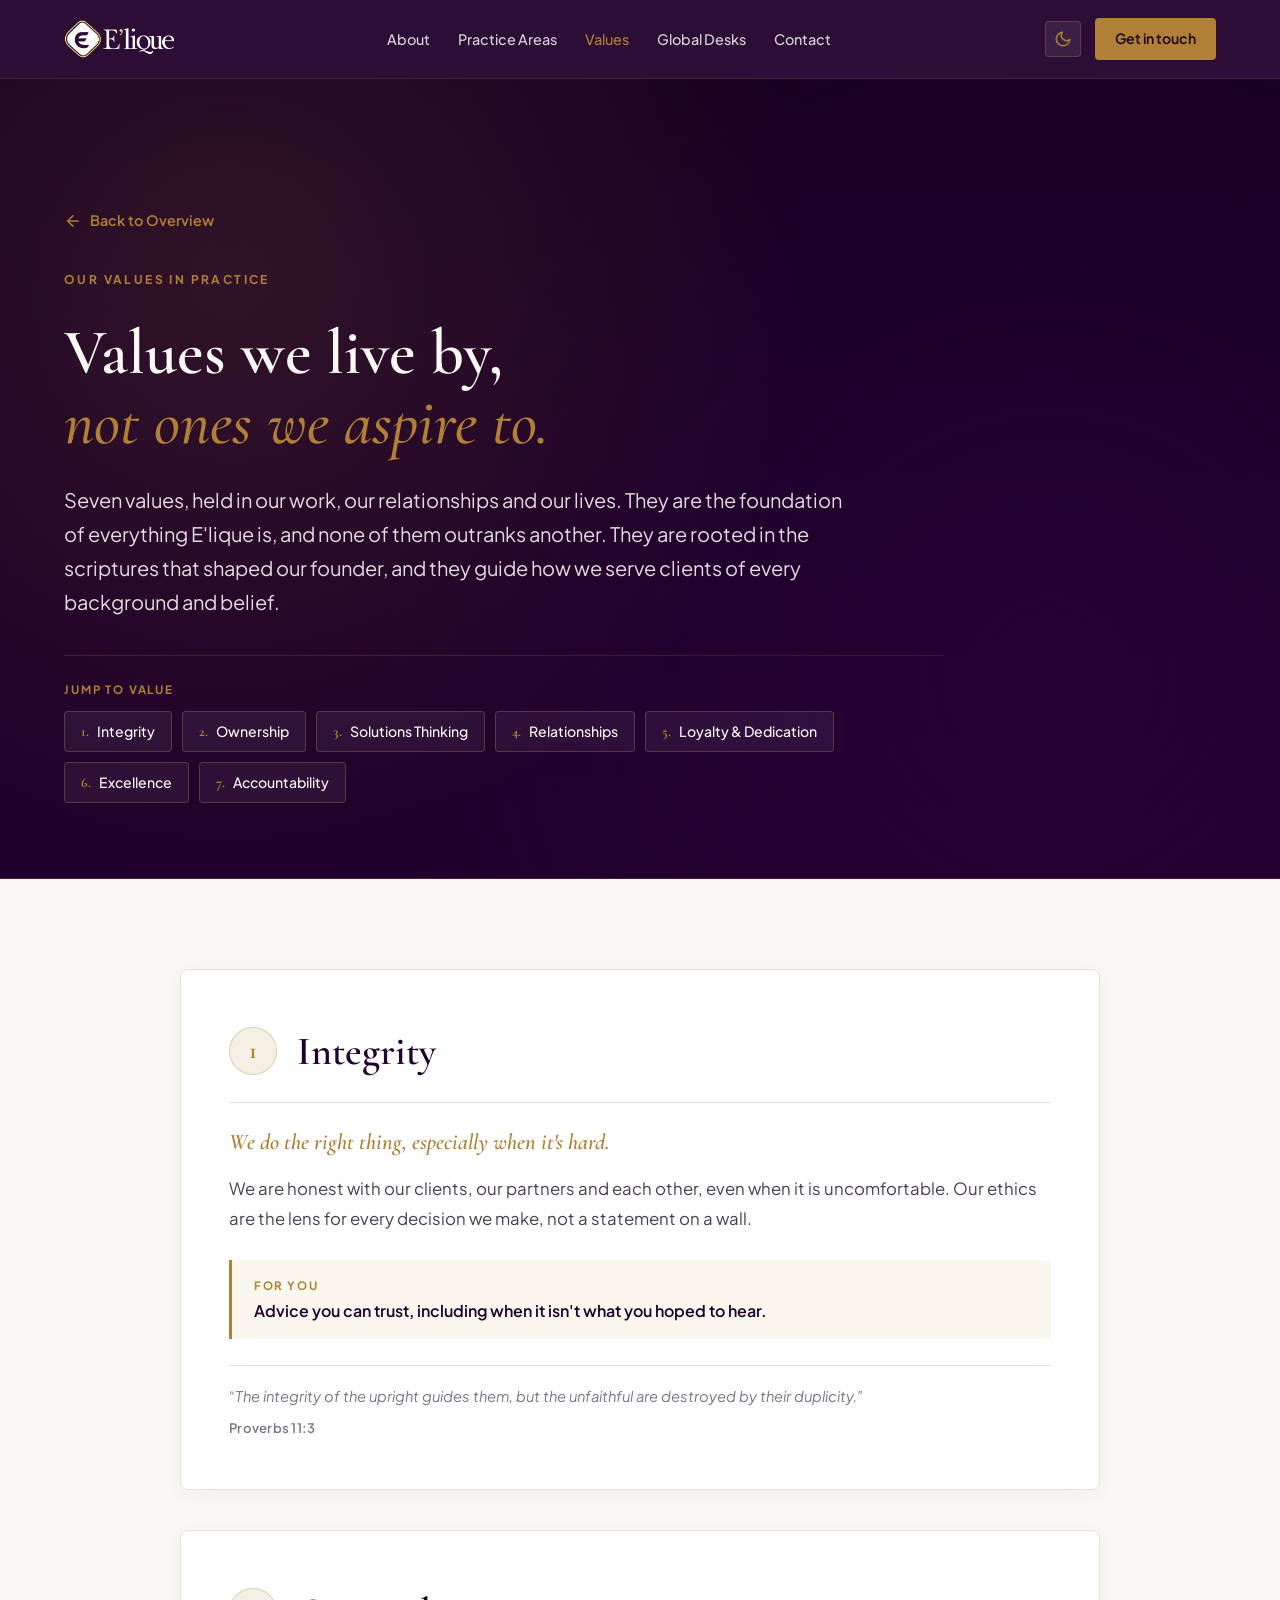
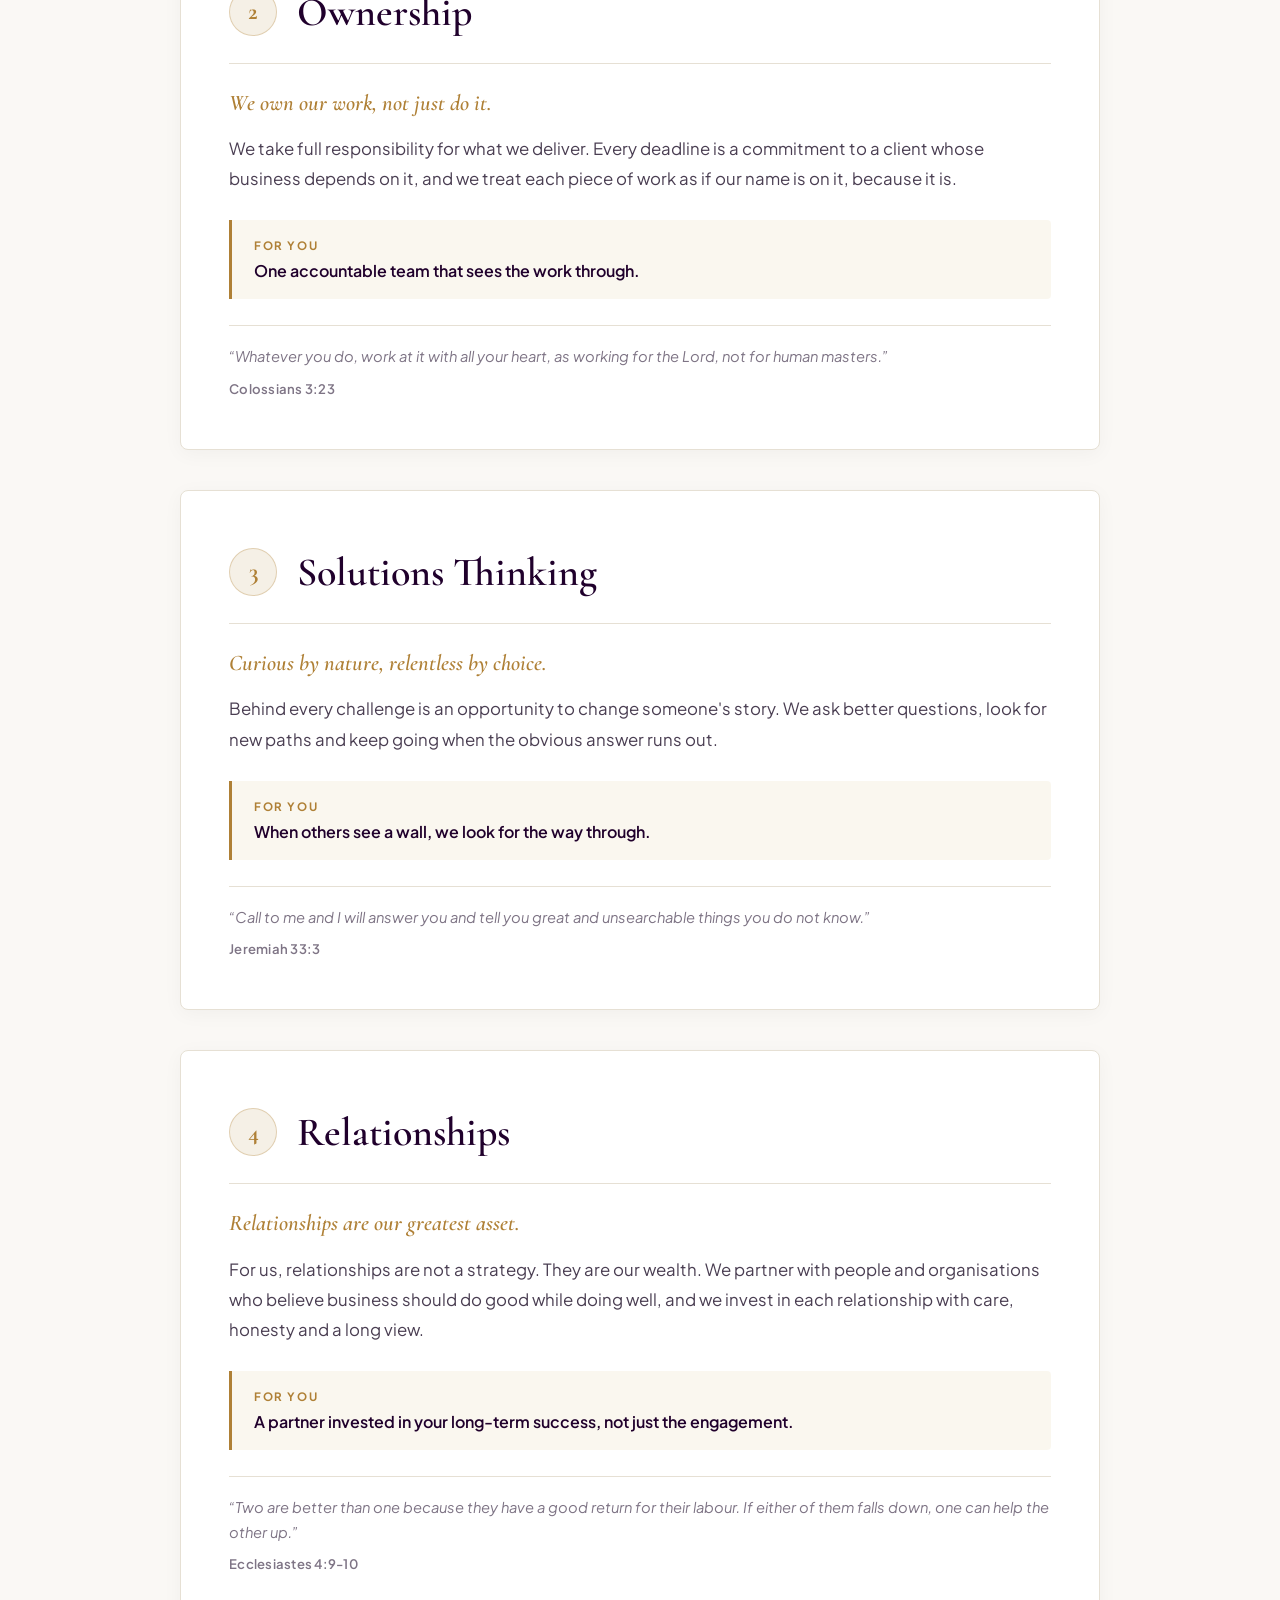
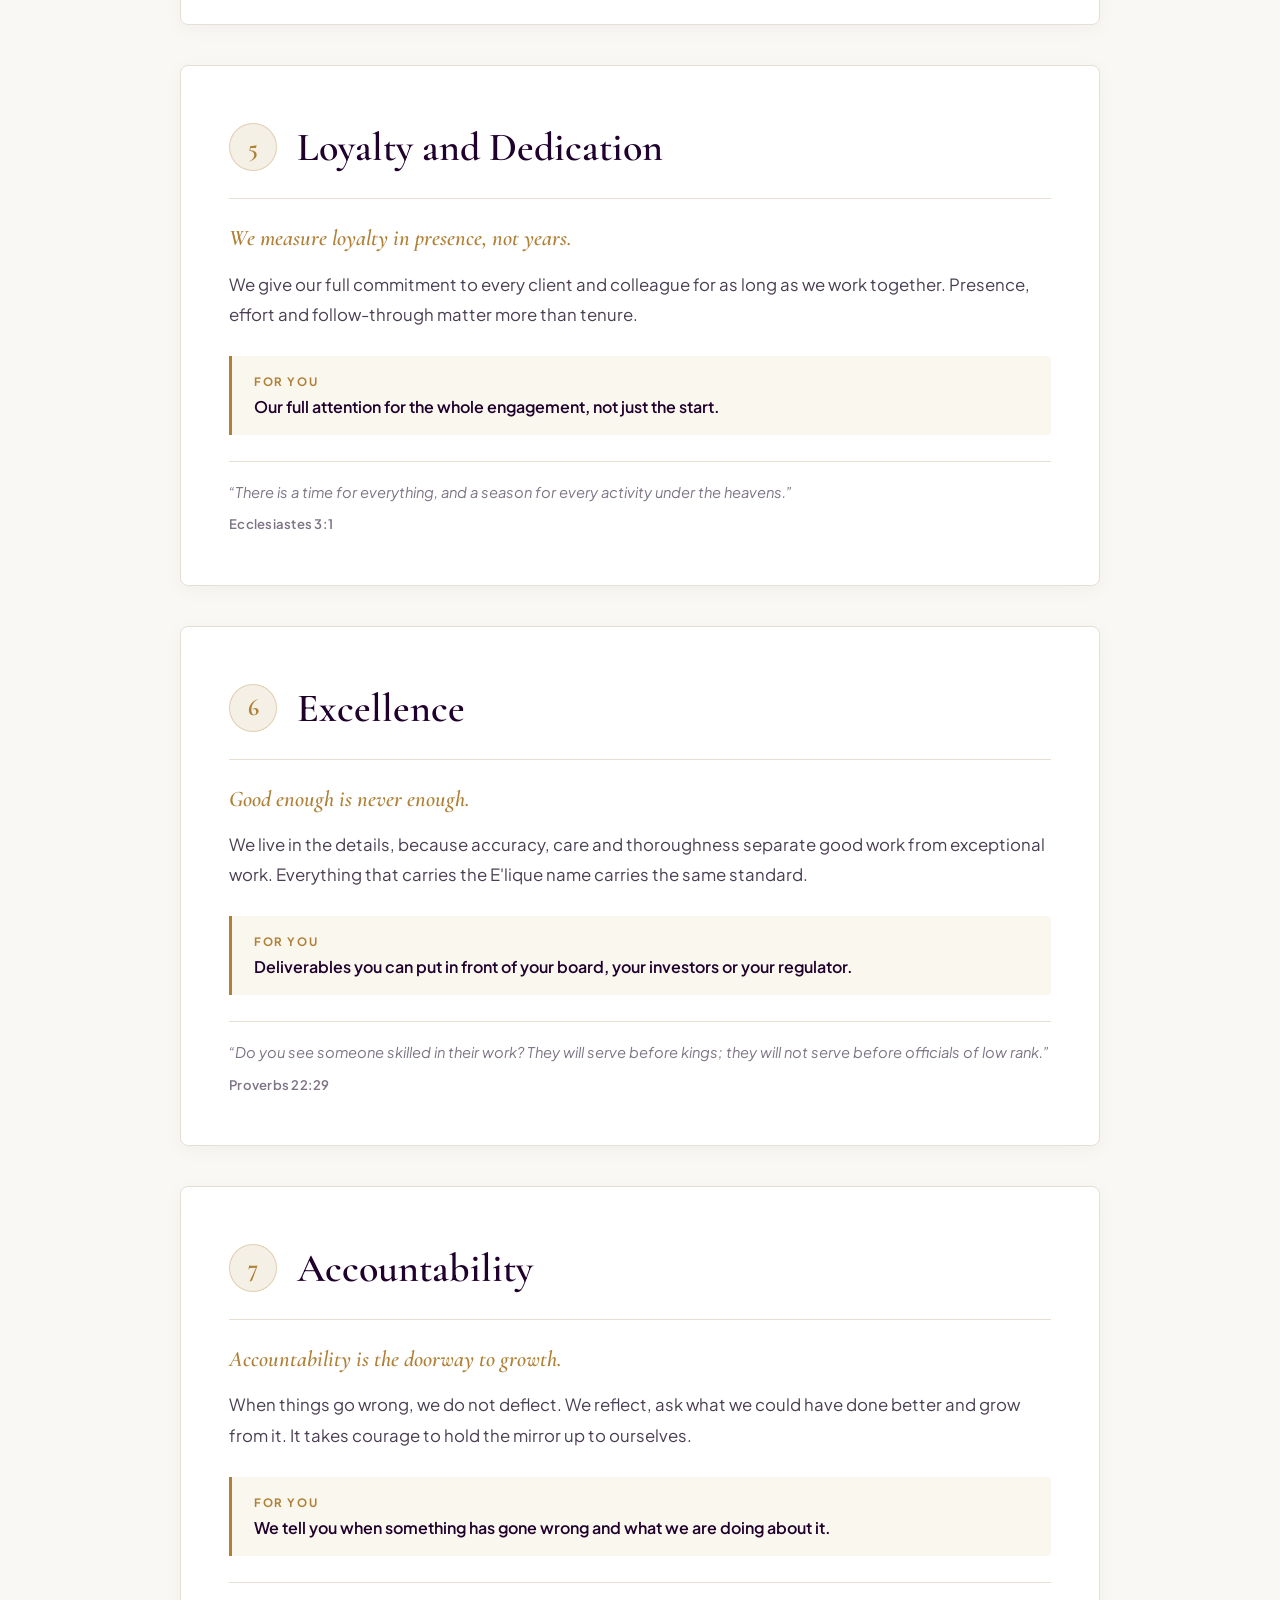
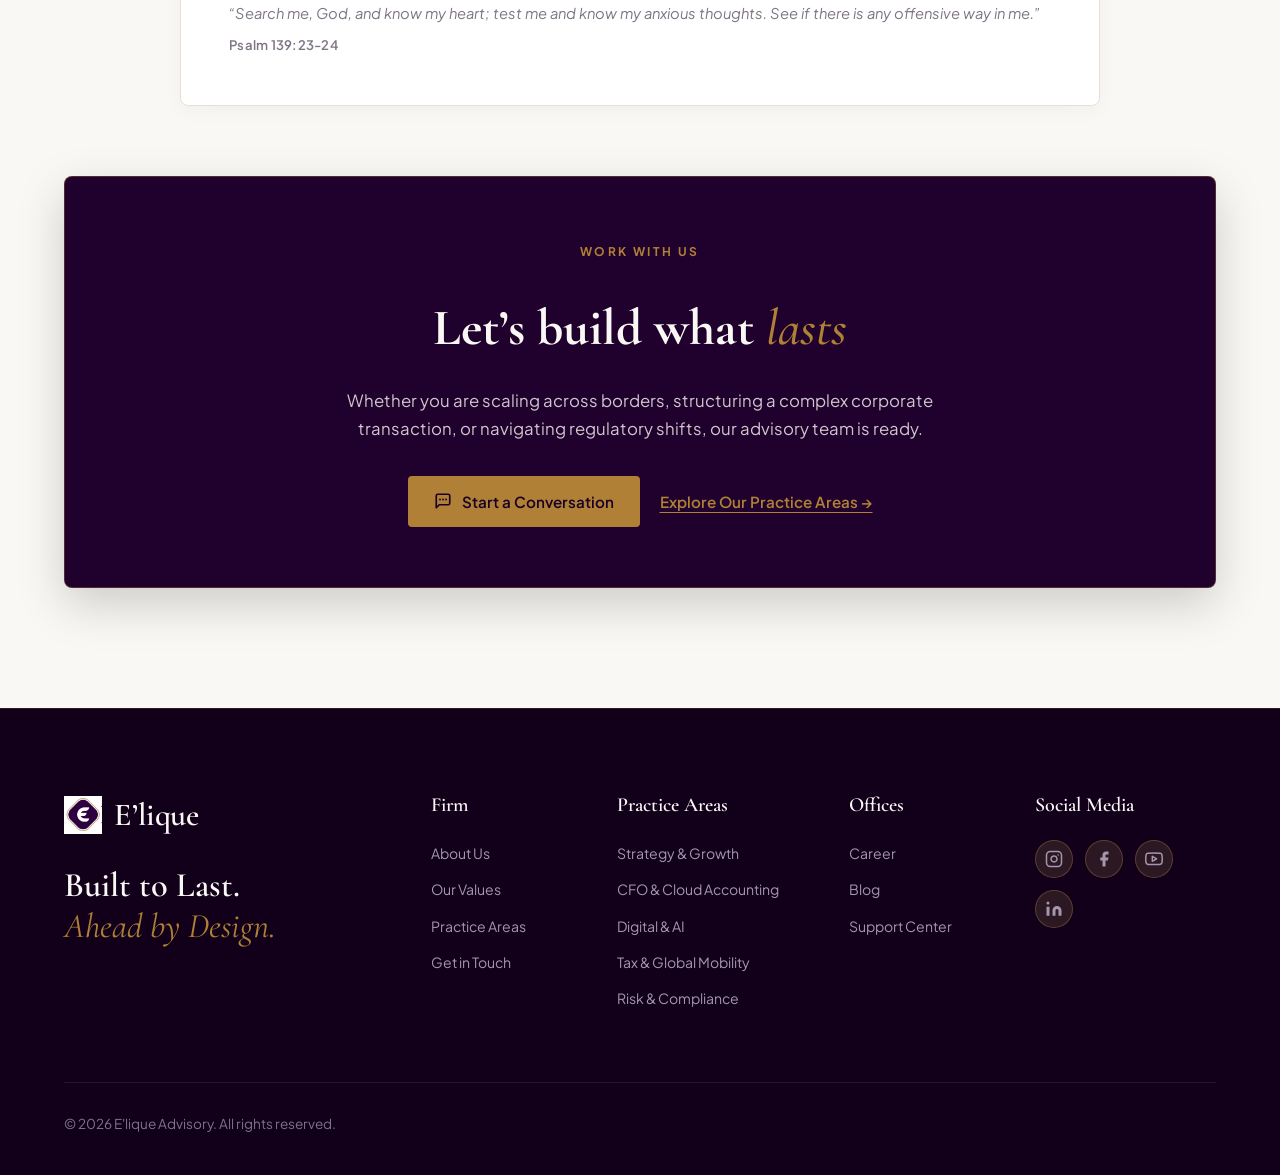
==== commit f27e7e37: "style(footer): implement bespoke brand statement, offices navigation, and circular social media icon" ====
--- a/values.html
+++ b/values.html
@@ -570,23 +570,95 @@
 
         .footer-grid {
             display: grid;
-            grid-template-columns: 2fr 1fr 1.2fr 1.2fr;
-            gap: 40px;
+            grid-template-columns: 2.2fr 1fr 1.3fr 1fr 1.2fr;
+            gap: 36px;
             margin-bottom: 60px;
         }
 
-        .footer-brand p {
-            color: #A396AD;
-            font-size: 0.9rem;
-            line-height: 1.7;
-            margin-top: 14px;
+        .footer-brand {
+            display: flex;
+            flex-direction: column;
+        }
+
+        .footer-brand-logo {
+            display: inline-flex;
+            align-items: center;
+            gap: 12px;
+            text-decoration: none;
+            margin-bottom: 24px;
+        }
+
+        .footer-brand-icon {
+            width: 38px;
+            height: 38px;
+            object-fit: contain;
+        }
+
+        .footer-brand-name {
+            font-family: var(--font-serif);
+            font-size: 2rem;
+            font-weight: 600;
+            color: #FAF8F5;
+            letter-spacing: -0.01em;
+        }
+
+        .footer-brand-statement {
+            display: flex;
+            flex-direction: column;
+            gap: 2px;
+        }
+
+        .footer-brand-statement .statement-line-1 {
+            font-family: var(--font-serif);
+            font-size: 2.15rem;
+            font-weight: 600;
+            color: #FAF8F5;
+            line-height: 1.15;
+        }
+
+        .footer-brand-statement .statement-line-2 {
+            font-family: var(--font-serif);
+            font-size: 2.15rem;
+            font-weight: 400;
+            font-style: italic;
+            color: var(--gold-accent);
+            line-height: 1.15;
         }
 
         .footer-col h4 {
-            font-size: 0.95rem;
+            font-family: var(--font-serif);
+            font-size: 1.25rem;
             color: #FAF8F5;
             margin-bottom: 18px;
             font-weight: 600;
+        }
+
+        .footer-social-row {
+            display: flex;
+            align-items: center;
+            gap: 12px;
+            margin-top: 4px;
+            flex-wrap: wrap;
+        }
+
+        .social-icon-btn {
+            width: 38px;
+            height: 38px;
+            border-radius: 50%;
+            background: rgba(196, 160, 82, 0.15);
+            border: 1px solid rgba(196, 160, 82, 0.3);
+            color: #FAF8F5;
+            display: inline-flex;
+            align-items: center;
+            justify-content: center;
+            text-decoration: none;
+            transition: all var(--transition);
+        }
+
+        .social-icon-btn:hover {
+            background: var(--gold-accent);
+            color: #20002C;
+            transform: translateY(-2px);
         }
 
         .footer-col ul {
@@ -946,15 +1018,19 @@
         </div>
     </section>
 
-    <!-- Footer -->
+    <!-- Corporate Footer -->
     <footer class="site-footer">
         <div class="container">
             <div class="footer-grid">
                 <div class="footer-brand">
-                    <h3 style="font-size: 1.45rem; color: #FAF8F5; margin-top: 6px;">E'lique Advisory</h3>
-                    <p>
-                        Built to Last. Ahead by Design.
-                    </p>
+                    <a href="index.html" class="footer-brand-logo" aria-label="E'lique Advisory">
+                        <img src="images/favicon.png" alt="E'lique Advisory" class="footer-brand-icon" onerror="this.src='public/images/favicon.png';">
+                        <span class="footer-brand-name">E’lique</span>
+                    </a>
+                    <div class="footer-brand-statement">
+                        <span class="statement-line-1">Built to Last.</span>
+                        <span class="statement-line-2 italic-gold">Ahead by Design.</span>
+                    </div>
                 </div>
 
                 <div class="footer-col">
@@ -970,32 +1046,64 @@
                 <div class="footer-col">
                     <h4>Practice Areas</h4>
                     <ul>
-                        <li><a href="index.html#services">Strategy & Growth</a></li>
-                        <li><a href="index.html#services">CFO & Cloud Accounting</a></li>
-                        <li><a href="index.html#services">Digital & AI</a></li>
-                        <li><a href="index.html#services">Tax & Global Mobility</a></li>
-                        <li><a href="index.html#services">Risk, Governance & Compliance</a></li>
-                        <li><a href="index.html#services">People & Capability</a></li>
-                        <li><a href="index.html#services">Public Sector & Government</a></li>
+                        <li><a href="index.html#services">Strategy &amp; Growth</a></li>
+                        <li><a href="index.html#services">CFO &amp; Cloud Accounting</a></li>
+                        <li><a href="index.html#services">Digital &amp; AI</a></li>
+                        <li><a href="index.html#services">Tax &amp; Global Mobility</a></li>
+                        <li><a href="index.html#services">Risk &amp; Compliance</a></li>
                     </ul>
                 </div>
 
                 <div class="footer-col">
                     <h4>Offices</h4>
                     <ul>
-                        <li><span style="color: #FAF8F5; font-weight: 500;">Johannesburg</span></li>
-                        <li><span style="color: #FAF8F5; font-weight: 500;">London</span></li>
-                        <li><span style="color: #FAF8F5; font-weight: 500;">Accra</span></li>
+                        <li><a href="index.html#contact">Career</a></li>
+                        <li><a href="index.html#about">Blog</a></li>
+                        <li><a href="index.html#contact">Support Center</a></li>
                     </ul>
                 </div>
+
+                <div class="footer-col">
+                    <h4>Social Media</h4>
+                    <div class="footer-social-row">
+                        <!-- Instagram -->
+                        <a href="https://instagram.com" target="_blank" rel="noopener noreferrer" class="social-icon-btn" aria-label="Instagram" title="Instagram">
+                            <svg width="18" height="18" viewBox="0 0 24 24" fill="none" stroke="currentColor" stroke-width="2" stroke-linecap="round" stroke-linejoin="round" aria-hidden="true">
+                                <rect x="2" y="2" width="20" height="20" rx="5" ry="5"></rect>
+                                <path d="M16 11.37A4 4 0 1 1 12.63 8 4 4 0 0 1 16 11.37z"></path>
+                                <line x1="17.5" y1="6.5" x2="17.51" y2="6.5"></line>
+                            </svg>
+                        </a>
+
+                        <!-- Facebook -->
+                        <a href="https://facebook.com" target="_blank" rel="noopener noreferrer" class="social-icon-btn" aria-label="Facebook" title="Facebook">
+                            <svg width="18" height="18" viewBox="0 0 24 24" fill="currentColor" aria-hidden="true">
+                                <path d="M18 2h-3a5 5 0 0 0-5 5v3H7v4h3v8h4v-8h3l1-4h-4V7a1 1 0 0 1 1-1h3z"></path>
+                            </svg>
+                        </a>
+
+                        <!-- YouTube -->
+                        <a href="https://youtube.com" target="_blank" rel="noopener noreferrer" class="social-icon-btn" aria-label="YouTube" title="YouTube">
+                            <svg width="18" height="18" viewBox="0 0 24 24" fill="none" stroke="currentColor" stroke-width="2" stroke-linecap="round" stroke-linejoin="round" aria-hidden="true">
+                                <path d="M22.54 6.42a2.78 2.78 0 0 0-1.94-2C18.88 4 12 4 12 4s-6.88 0-8.6.46a2.78 2.78 0 0 0-1.94 2A29 29 0 0 0 1 11.75a29 29 0 0 0 .46 5.33A2.78 2.78 0 0 0 3.4 19c1.72.46 8.6.46 8.6.46s6.88 0 8.6-.46a2.78 2.78 0 0 0 1.94-2 29 29 0 0 0 .46-5.25 29 29 0 0 0-.46-5.33z"></path>
+                                <polygon points="9.75 15.02 15.5 11.75 9.75 8.48 9.75 15.02" fill="#20002C"></polygon>
+                            </svg>
+                        </a>
+
+                        <!-- LinkedIn -->
+                        <a href="https://linkedin.com" target="_blank" rel="noopener noreferrer" class="social-icon-btn" aria-label="LinkedIn" title="LinkedIn">
+                            <svg width="18" height="18" viewBox="0 0 24 24" fill="currentColor" aria-hidden="true">
+                                <path d="M16 8a6 6 0 0 1 6 6v7h-4v-7a2 2 0 0 0-2-2 2 2 0 0 0-2 2v7h-4v-7a6 6 0 0 1 6-6z"></path>
+                                <rect x="2" y="9" width="4" height="12"></rect>
+                                <circle cx="4" cy="4" r="2"></circle>
+                            </svg>
+                        </a>
+                    </div>
+                </div>
             </div>
 
             <div class="footer-bottom">
                 <div>&copy; 2026 E'lique Advisory. All rights reserved.</div>
-                <div style="display: flex; gap: 18px;">
-                    <a href="mailto:enquiries@eliqueadvisory.com" style="color: inherit; text-decoration: none;">enquiries@eliqueadvisory.com</a>
-                    <a href="tel:+27767032038" style="color: inherit; text-decoration: none;">+27 76 703 2038</a>
-                </div>
             </div>
         </div>
     </footer>
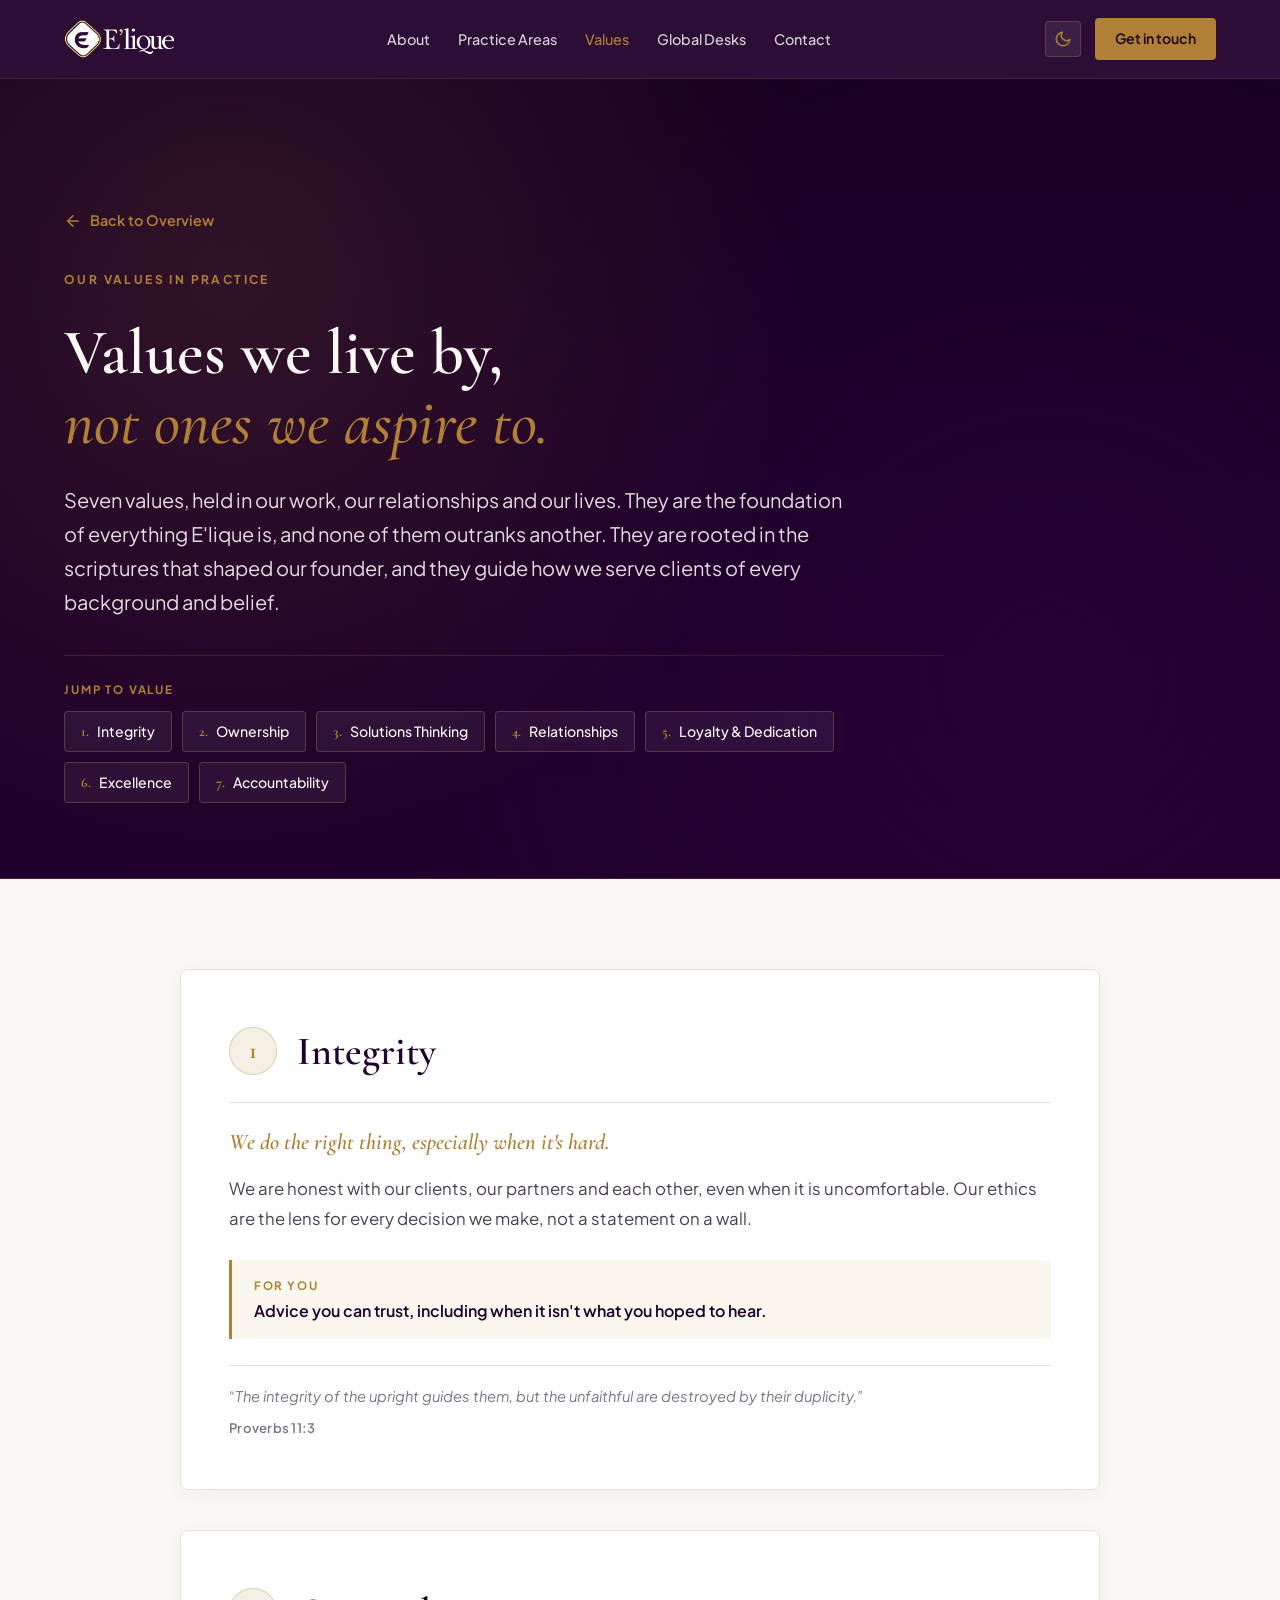
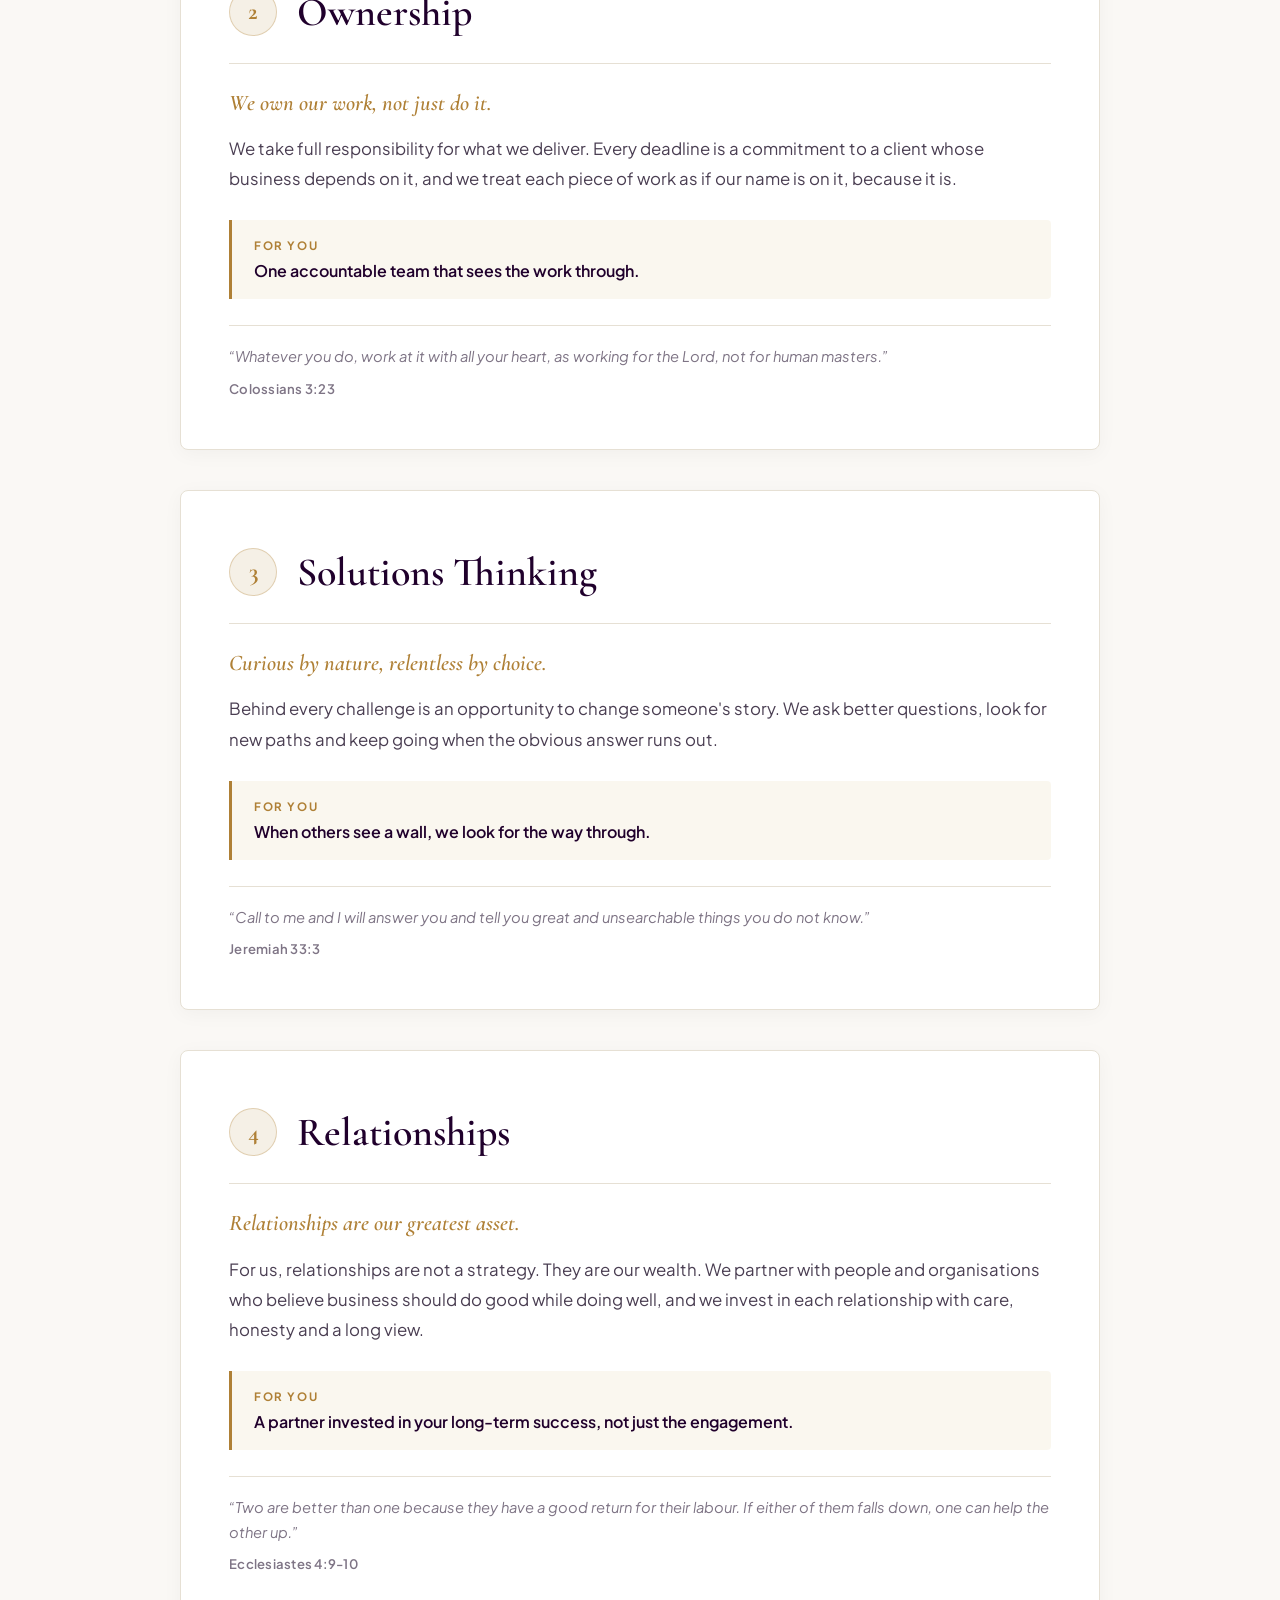
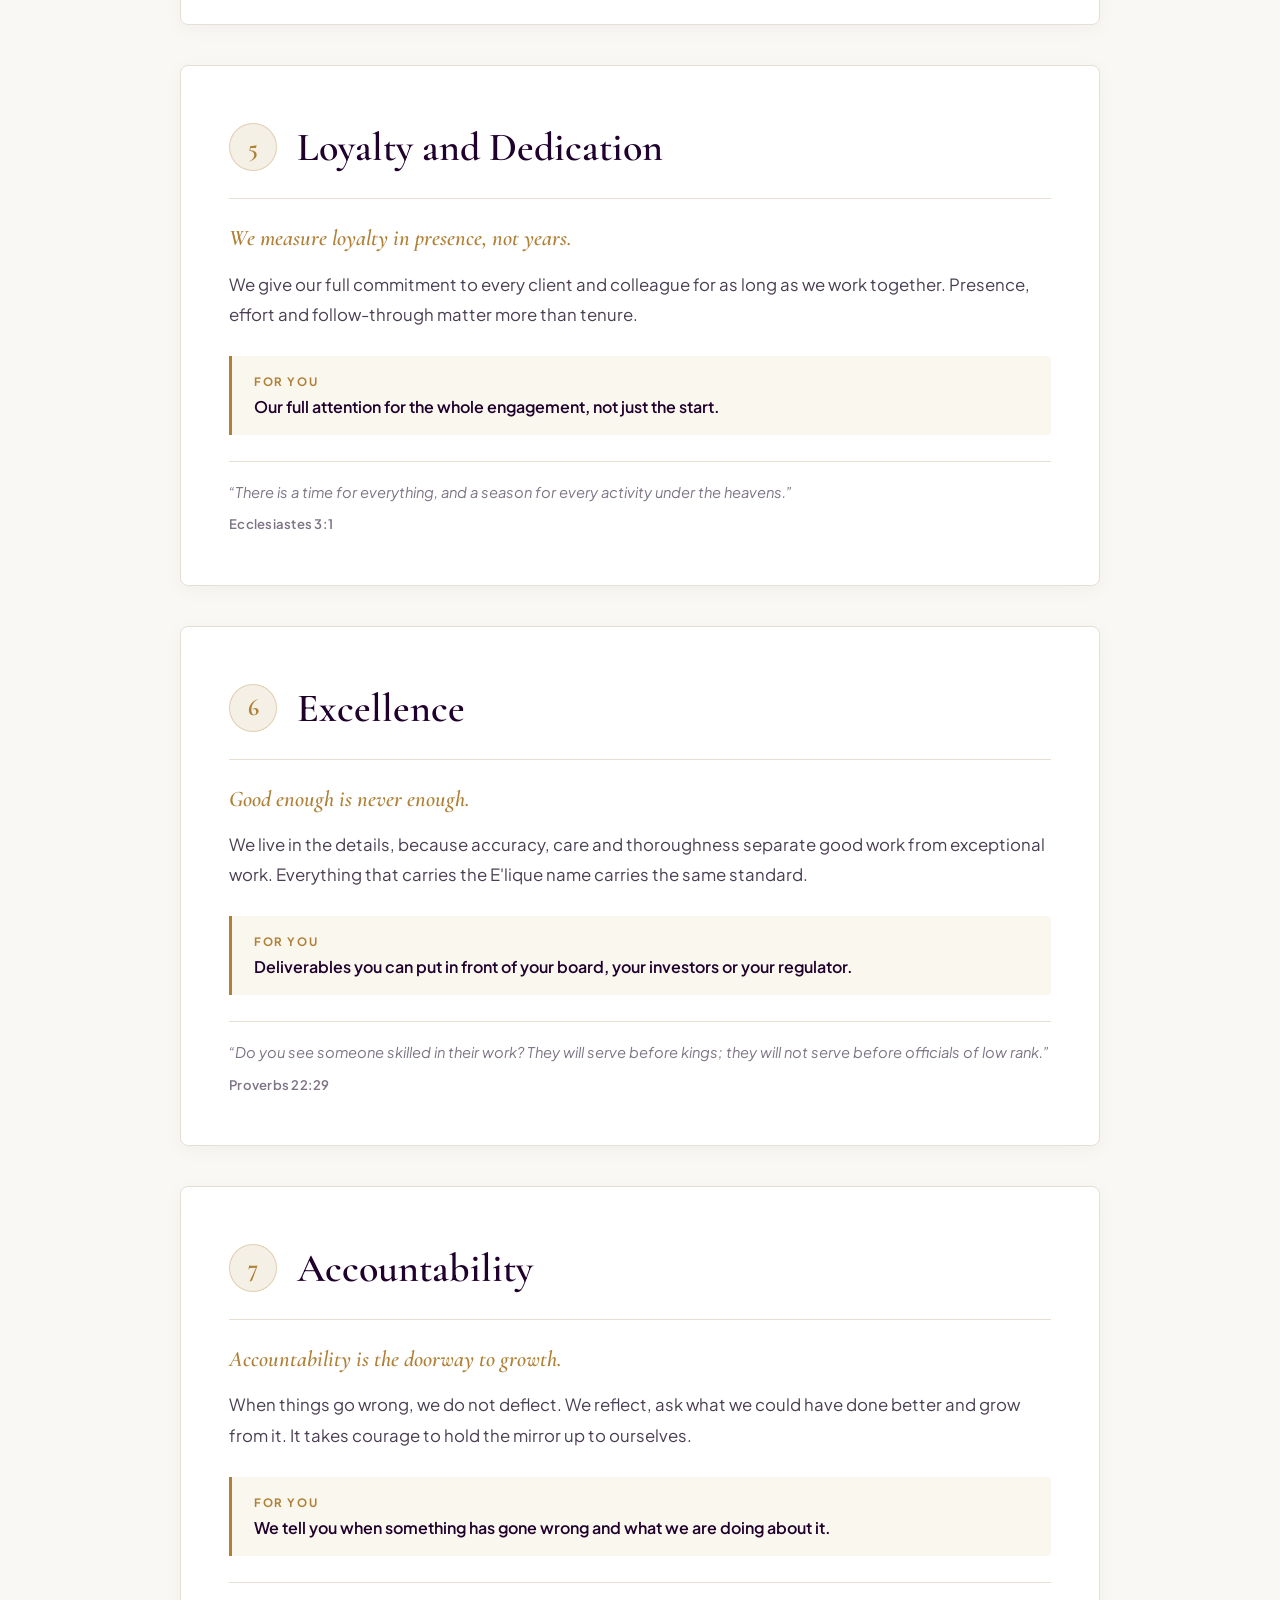
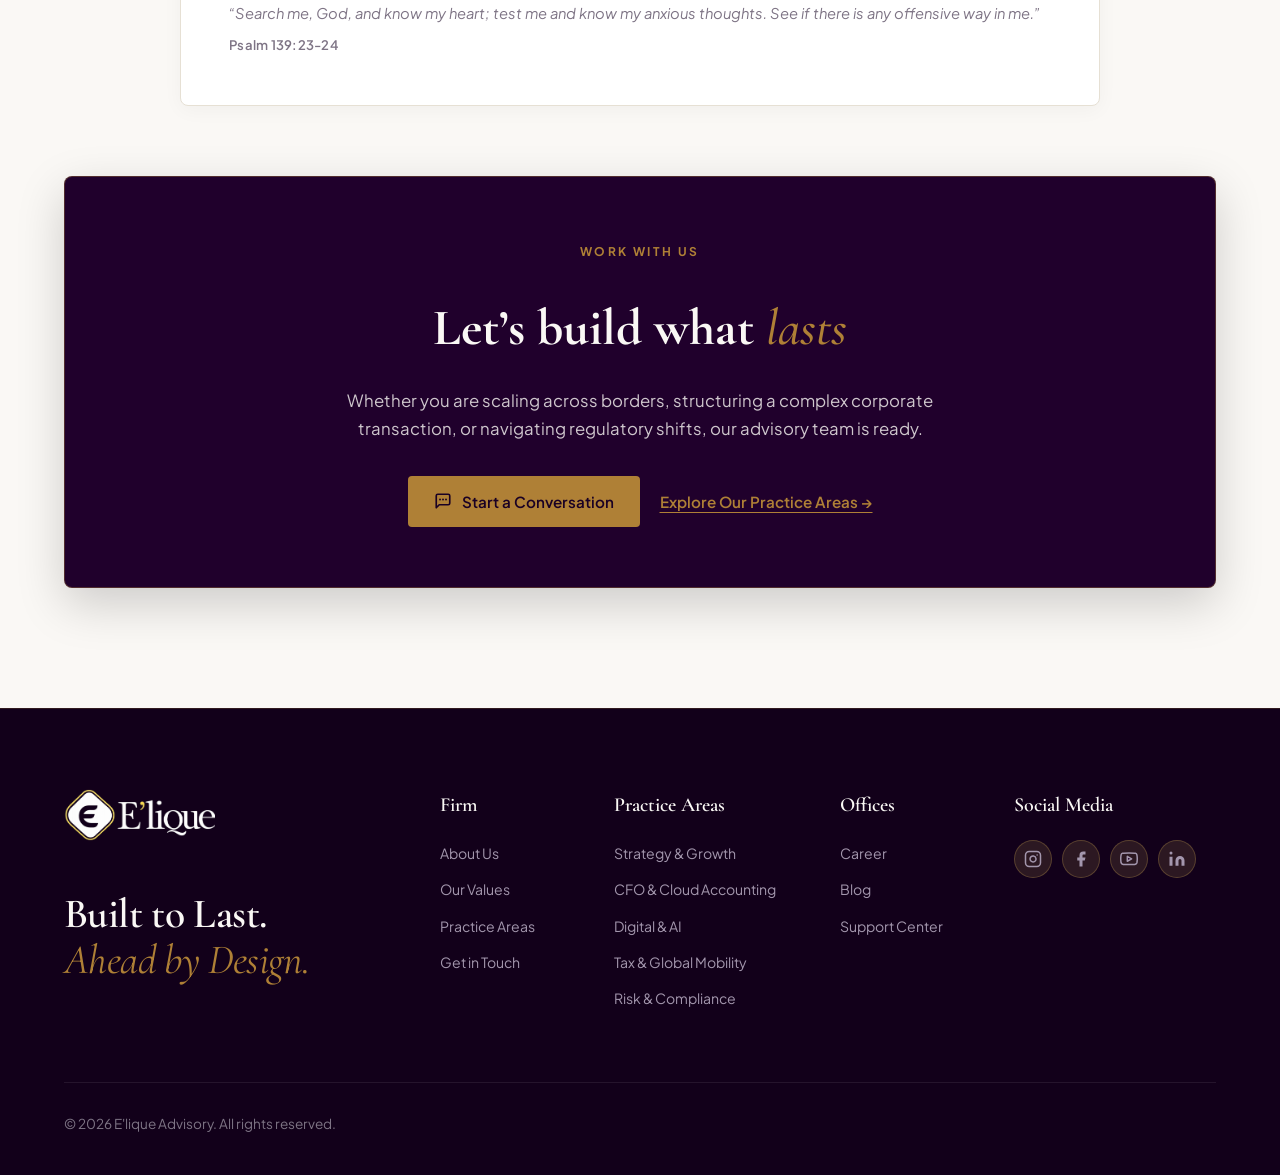
==== commit 0fef0d20: "style(footer): render authentic brand logo mark and refined typography statement" ====
--- a/values.html
+++ b/values.html
@@ -570,8 +570,8 @@
 
         .footer-grid {
             display: grid;
-            grid-template-columns: 2.2fr 1fr 1.3fr 1fr 1.2fr;
-            gap: 36px;
+            grid-template-columns: 2.3fr 0.95fr 1.3fr 0.95fr 1.35fr;
+            gap: 32px;
             margin-bottom: 60px;
         }
 
@@ -583,46 +583,42 @@
         .footer-brand-logo {
             display: inline-flex;
             align-items: center;
-            gap: 12px;
             text-decoration: none;
             margin-bottom: 24px;
         }
 
-        .footer-brand-icon {
-            width: 38px;
-            height: 38px;
+        .footer-brand-img {
+            height: 52px;
+            width: auto;
+            max-width: 200px;
             object-fit: contain;
-        }
-
-        .footer-brand-name {
+            display: block;
+        }
+
+        .footer-brand-statement {
+            display: flex;
+            flex-direction: column;
+            gap: 0;
+            margin-top: 26px;
+        }
+
+        .footer-brand-statement .statement-line-1 {
             font-family: var(--font-serif);
-            font-size: 2rem;
+            font-size: 2.6rem;
             font-weight: 600;
             color: #FAF8F5;
-            letter-spacing: -0.01em;
-        }
-
-        .footer-brand-statement {
-            display: flex;
-            flex-direction: column;
-            gap: 2px;
-        }
-
-        .footer-brand-statement .statement-line-1 {
-            font-family: var(--font-serif);
-            font-size: 2.15rem;
-            font-weight: 600;
-            color: #FAF8F5;
-            line-height: 1.15;
+            line-height: 1.12;
+            letter-spacing: -0.015em;
         }
 
         .footer-brand-statement .statement-line-2 {
             font-family: var(--font-serif);
-            font-size: 2.15rem;
+            font-size: 2.6rem;
             font-weight: 400;
             font-style: italic;
             color: var(--gold-accent);
-            line-height: 1.15;
+            line-height: 1.12;
+            letter-spacing: -0.015em;
         }
 
         .footer-col h4 {
@@ -636,9 +632,9 @@
         .footer-social-row {
             display: flex;
             align-items: center;
-            gap: 12px;
+            gap: 10px;
             margin-top: 4px;
-            flex-wrap: wrap;
+            flex-wrap: nowrap;
         }
 
         .social-icon-btn {
@@ -1024,8 +1020,7 @@
             <div class="footer-grid">
                 <div class="footer-brand">
                     <a href="index.html" class="footer-brand-logo" aria-label="E'lique Advisory">
-                        <img src="images/favicon.png" alt="E'lique Advisory" class="footer-brand-icon" onerror="this.src='public/images/favicon.png';">
-                        <span class="footer-brand-name">E’lique</span>
+                        <img src="images/logo-white.png" alt="E'lique Advisory" class="footer-brand-img" onerror="this.src='public/images/logo-white.png';">
                     </a>
                     <div class="footer-brand-statement">
                         <span class="statement-line-1">Built to Last.</span>
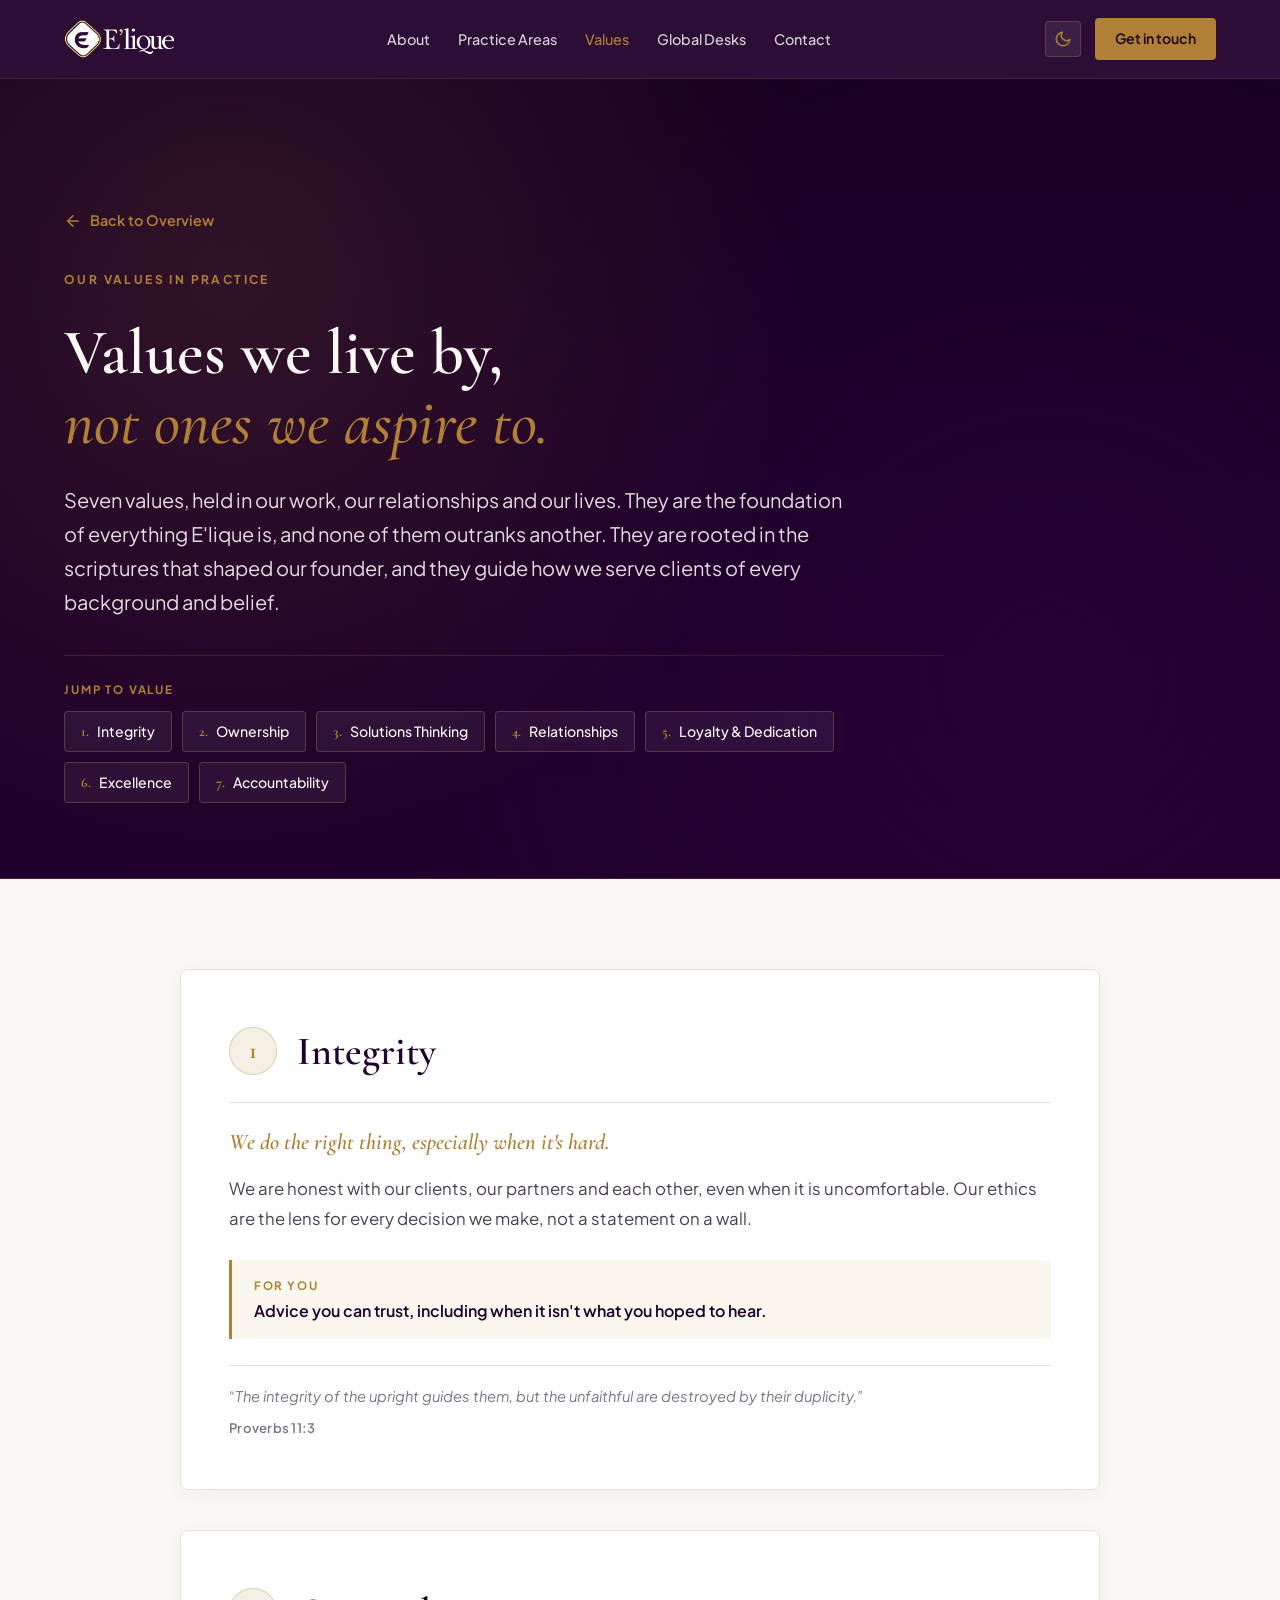
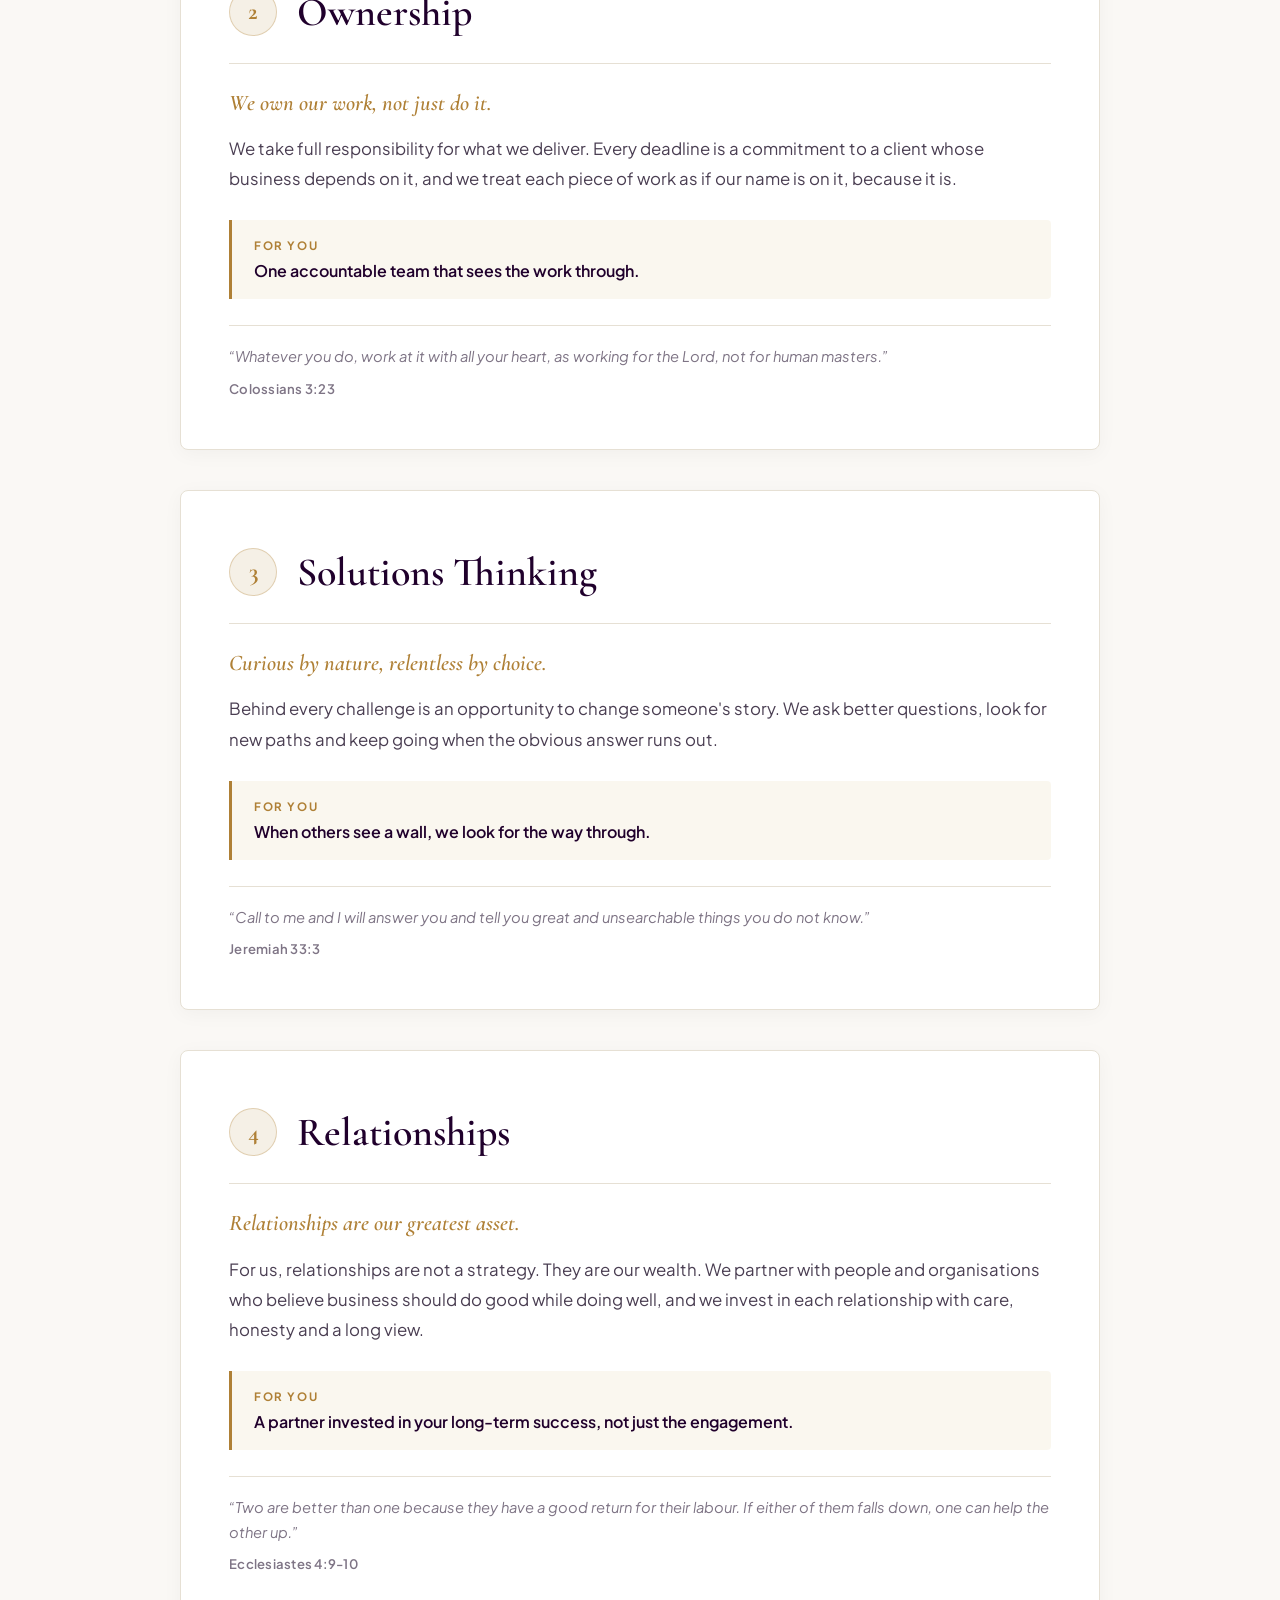
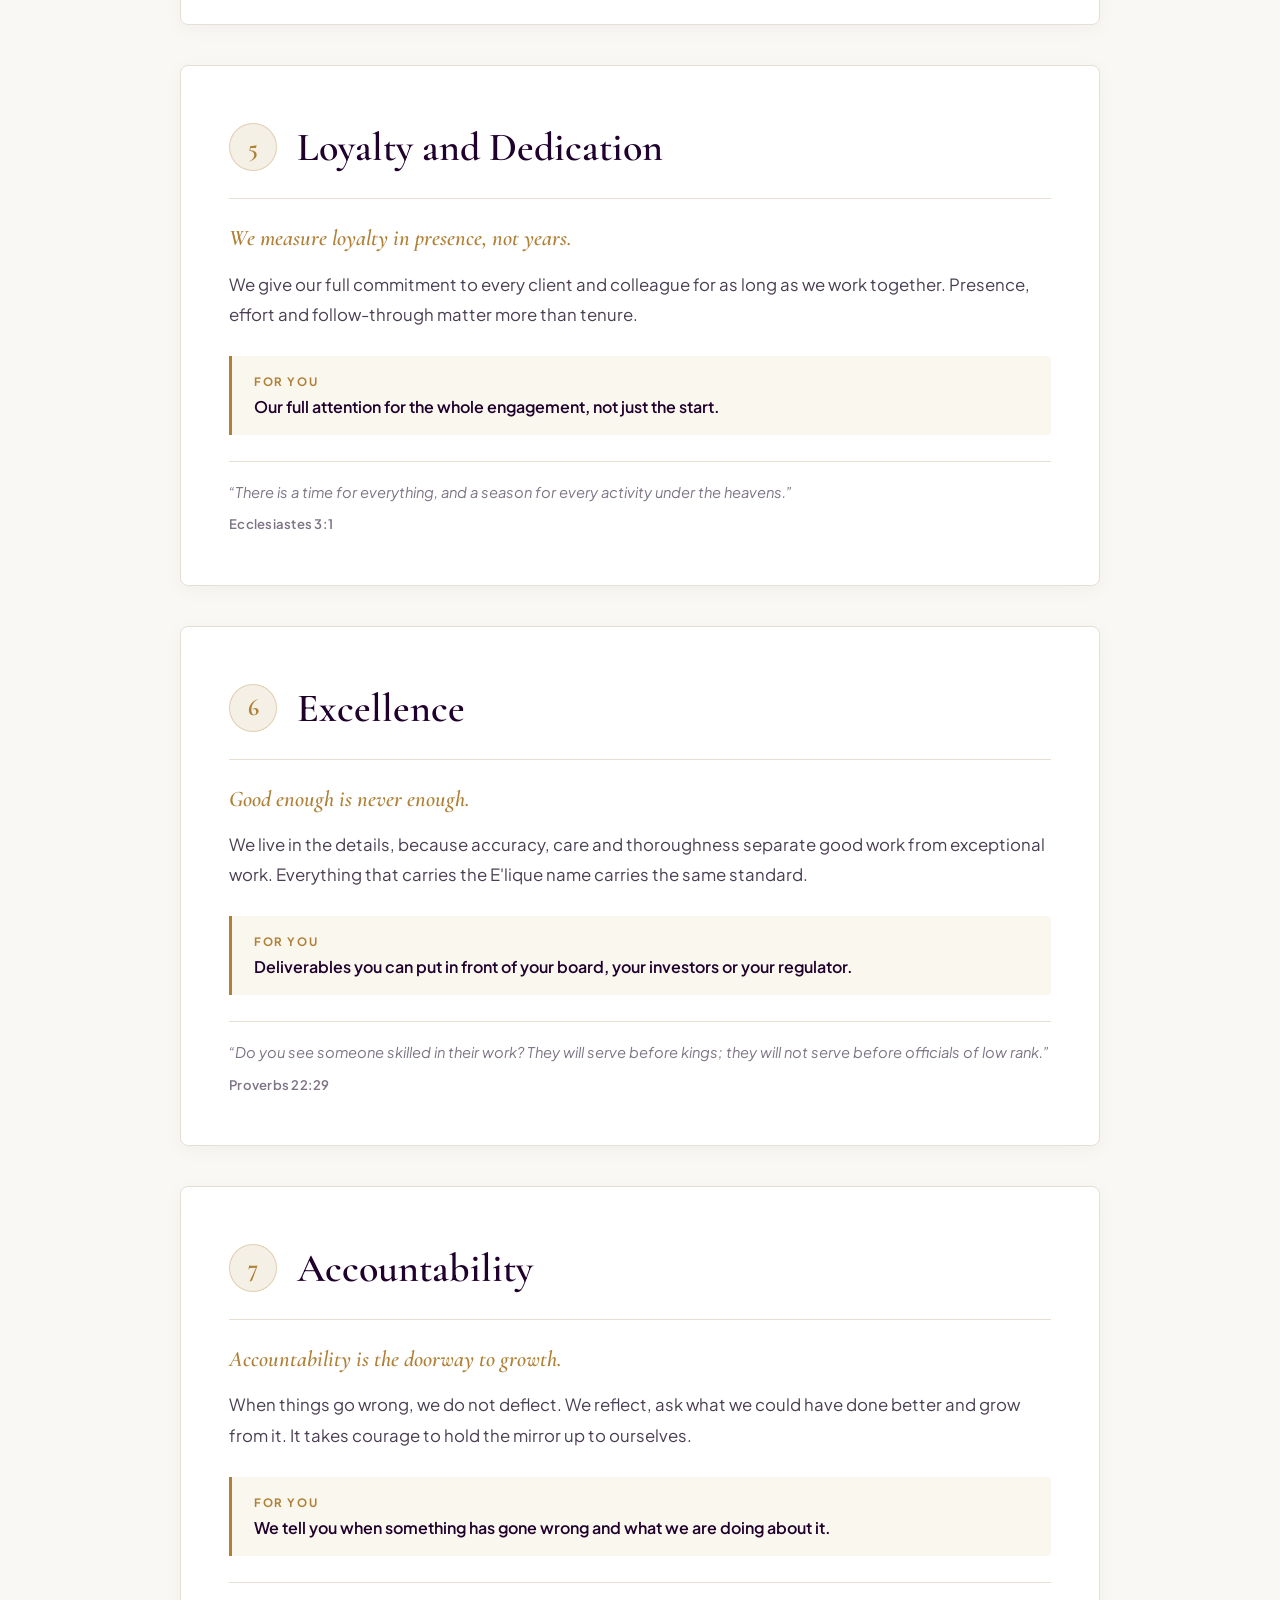
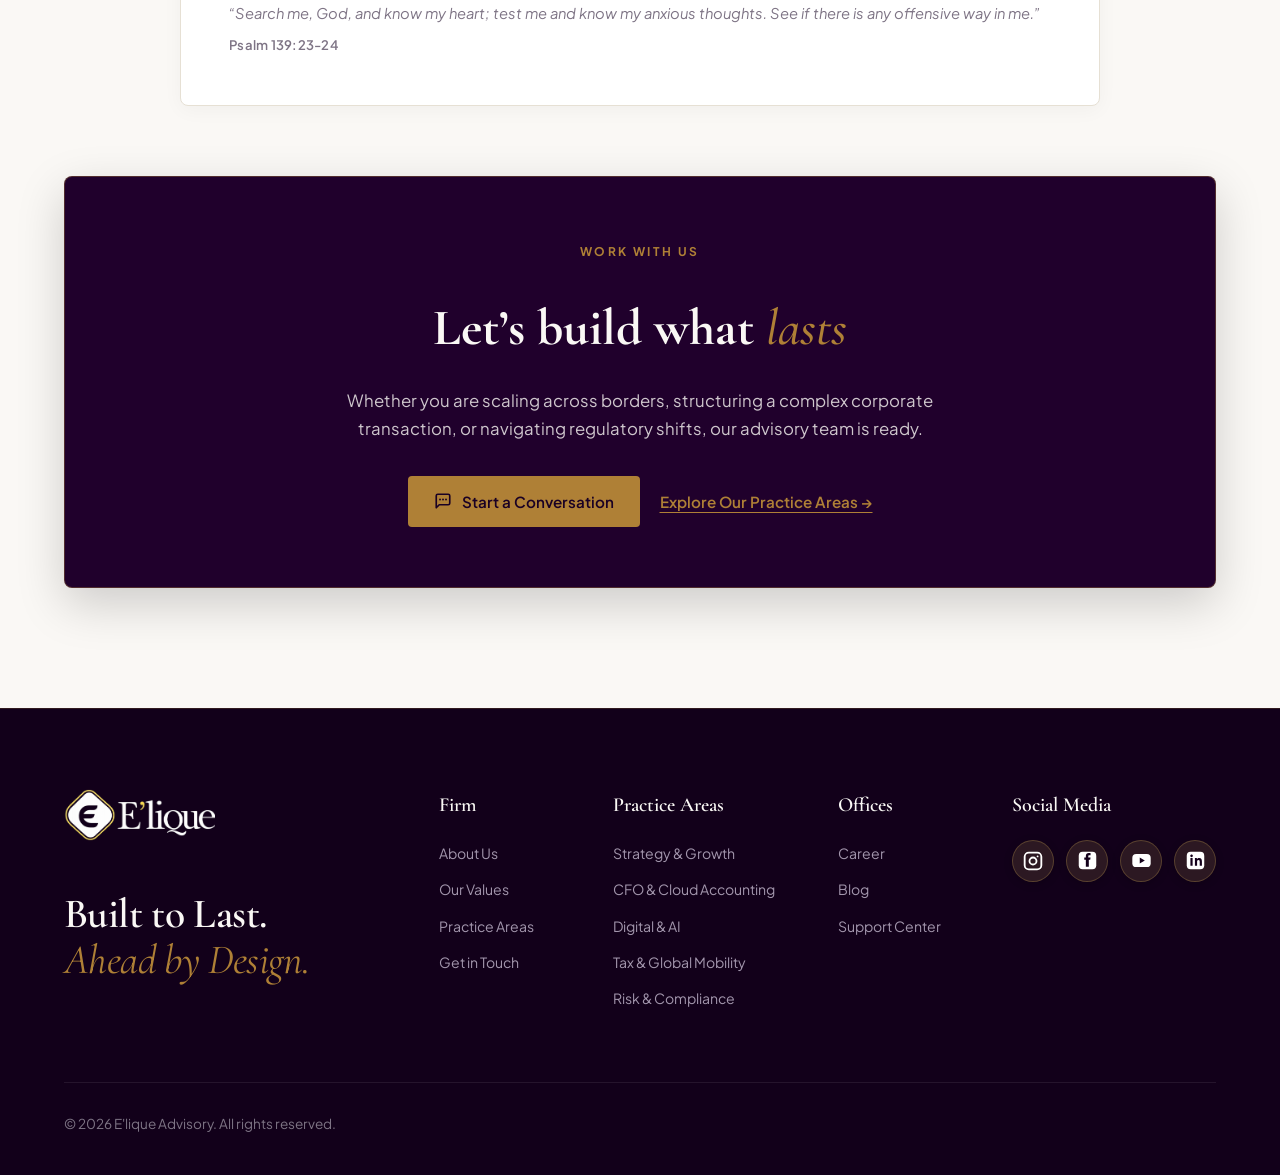
==== commit efe3fc8b: "style(social): implement exact app-tile icons linking to #" ====
--- a/values.html
+++ b/values.html
@@ -632,14 +632,14 @@
         .footer-social-row {
             display: flex;
             align-items: center;
-            gap: 10px;
-            margin-top: 4px;
+            gap: 12px;
+            margin-top: 6px;
             flex-wrap: nowrap;
         }
 
         .social-icon-btn {
-            width: 38px;
-            height: 38px;
+            width: 42px;
+            height: 42px;
             border-radius: 50%;
             background: rgba(196, 160, 82, 0.15);
             border: 1px solid rgba(196, 160, 82, 0.3);
@@ -649,12 +649,24 @@
             justify-content: center;
             text-decoration: none;
             transition: all var(--transition);
+            box-shadow: 0 2px 8px rgba(0, 0, 0, 0.2);
+            flex-shrink: 0;
         }
 
         .social-icon-btn:hover {
             background: var(--gold-accent);
             color: #20002C;
             transform: translateY(-2px);
+            box-shadow: 0 4px 14px rgba(196, 160, 82, 0.35);
+        }
+
+        .social-icon-btn .social-cutout {
+            fill: #14001B;
+            transition: fill var(--transition);
+        }
+
+        .social-icon-btn:hover .social-cutout {
+            fill: #20002C;
         }
 
         .footer-col ul {
@@ -1062,35 +1074,35 @@
                     <h4>Social Media</h4>
                     <div class="footer-social-row">
                         <!-- Instagram -->
-                        <a href="https://instagram.com" target="_blank" rel="noopener noreferrer" class="social-icon-btn" aria-label="Instagram" title="Instagram">
-                            <svg width="18" height="18" viewBox="0 0 24 24" fill="none" stroke="currentColor" stroke-width="2" stroke-linecap="round" stroke-linejoin="round" aria-hidden="true">
+                        <a href="#" class="social-icon-btn" aria-label="Instagram" title="Instagram">
+                            <svg width="20" height="20" viewBox="0 0 24 24" fill="none" stroke="#FFFFFF" stroke-width="2.2" stroke-linecap="round" stroke-linejoin="round" aria-hidden="true">
                                 <rect x="2" y="2" width="20" height="20" rx="5" ry="5"></rect>
-                                <path d="M16 11.37A4 4 0 1 1 12.63 8 4 4 0 0 1 16 11.37z"></path>
-                                <line x1="17.5" y1="6.5" x2="17.51" y2="6.5"></line>
+                                <circle cx="12" cy="12" r="4.2"></circle>
+                                <circle cx="17.5" cy="6.5" r="1.1" fill="#FFFFFF" stroke="none"></circle>
                             </svg>
                         </a>
 
                         <!-- Facebook -->
-                        <a href="https://facebook.com" target="_blank" rel="noopener noreferrer" class="social-icon-btn" aria-label="Facebook" title="Facebook">
-                            <svg width="18" height="18" viewBox="0 0 24 24" fill="currentColor" aria-hidden="true">
-                                <path d="M18 2h-3a5 5 0 0 0-5 5v3H7v4h3v8h4v-8h3l1-4h-4V7a1 1 0 0 1 1-1h3z"></path>
+                        <a href="#" class="social-icon-btn" aria-label="Facebook" title="Facebook">
+                            <svg width="21" height="21" viewBox="0 0 24 24" aria-hidden="true">
+                                <rect x="2" y="2" width="20" height="20" rx="4.5" fill="#FFFFFF" />
+                                <path class="social-cutout" fill="#14001B" d="M15.8 11.2h-2.3V19h-3.4v-7.8H8.3V8.5h1.8V6.8c0-2.1 1.2-3.3 3.3-3.3 1 0 1.9.1 2.1.1v2.4h-1.4c-1 0-1.2.5-1.2 1.2v1.3h2.6l-.4 2.7z"/>
                             </svg>
                         </a>
 
                         <!-- YouTube -->
-                        <a href="https://youtube.com" target="_blank" rel="noopener noreferrer" class="social-icon-btn" aria-label="YouTube" title="YouTube">
-                            <svg width="18" height="18" viewBox="0 0 24 24" fill="none" stroke="currentColor" stroke-width="2" stroke-linecap="round" stroke-linejoin="round" aria-hidden="true">
-                                <path d="M22.54 6.42a2.78 2.78 0 0 0-1.94-2C18.88 4 12 4 12 4s-6.88 0-8.6.46a2.78 2.78 0 0 0-1.94 2A29 29 0 0 0 1 11.75a29 29 0 0 0 .46 5.33A2.78 2.78 0 0 0 3.4 19c1.72.46 8.6.46 8.6.46s6.88 0 8.6-.46a2.78 2.78 0 0 0 1.94-2 29 29 0 0 0 .46-5.25 29 29 0 0 0-.46-5.33z"></path>
-                                <polygon points="9.75 15.02 15.5 11.75 9.75 8.48 9.75 15.02" fill="#20002C"></polygon>
+                        <a href="#" class="social-icon-btn" aria-label="YouTube" title="YouTube">
+                            <svg width="21" height="21" viewBox="0 0 24 24" aria-hidden="true">
+                                <rect x="1.5" y="4.5" width="21" height="15" rx="4.5" fill="#FFFFFF" />
+                                <polygon class="social-cutout" points="10 8.5 15.8 12 10 15.5" fill="#14001B" />
                             </svg>
                         </a>
 
                         <!-- LinkedIn -->
-                        <a href="https://linkedin.com" target="_blank" rel="noopener noreferrer" class="social-icon-btn" aria-label="LinkedIn" title="LinkedIn">
-                            <svg width="18" height="18" viewBox="0 0 24 24" fill="currentColor" aria-hidden="true">
-                                <path d="M16 8a6 6 0 0 1 6 6v7h-4v-7a2 2 0 0 0-2-2 2 2 0 0 0-2 2v7h-4v-7a6 6 0 0 1 6-6z"></path>
-                                <rect x="2" y="9" width="4" height="12"></rect>
-                                <circle cx="4" cy="4" r="2"></circle>
+                        <a href="#" class="social-icon-btn" aria-label="LinkedIn" title="LinkedIn">
+                            <svg width="21" height="21" viewBox="0 0 24 24" aria-hidden="true">
+                                <rect x="2" y="2" width="20" height="20" rx="4.5" fill="#FFFFFF" />
+                                <path class="social-cutout" fill="#14001B" d="M6.2 9.2h2.5V18H6.2V9.2zm1.3-4c.8 0 1.5.7 1.5 1.5s-.7 1.5-1.5 1.5-1.5-.7-1.5-1.5.7-1.5 1.5-1.5zm3.7 4h2.4v1.2h.03c.3-.6 1.2-1.4 2.5-1.4 2.7 0 3.2 1.8 3.2 4.1V18h-2.5v-4.3c0-1-.02-2.3-1.4-2.3-1.4 0-1.6 1.1-1.6 2.2V18h-2.5V9.2z"/>
                             </svg>
                         </a>
                     </div>
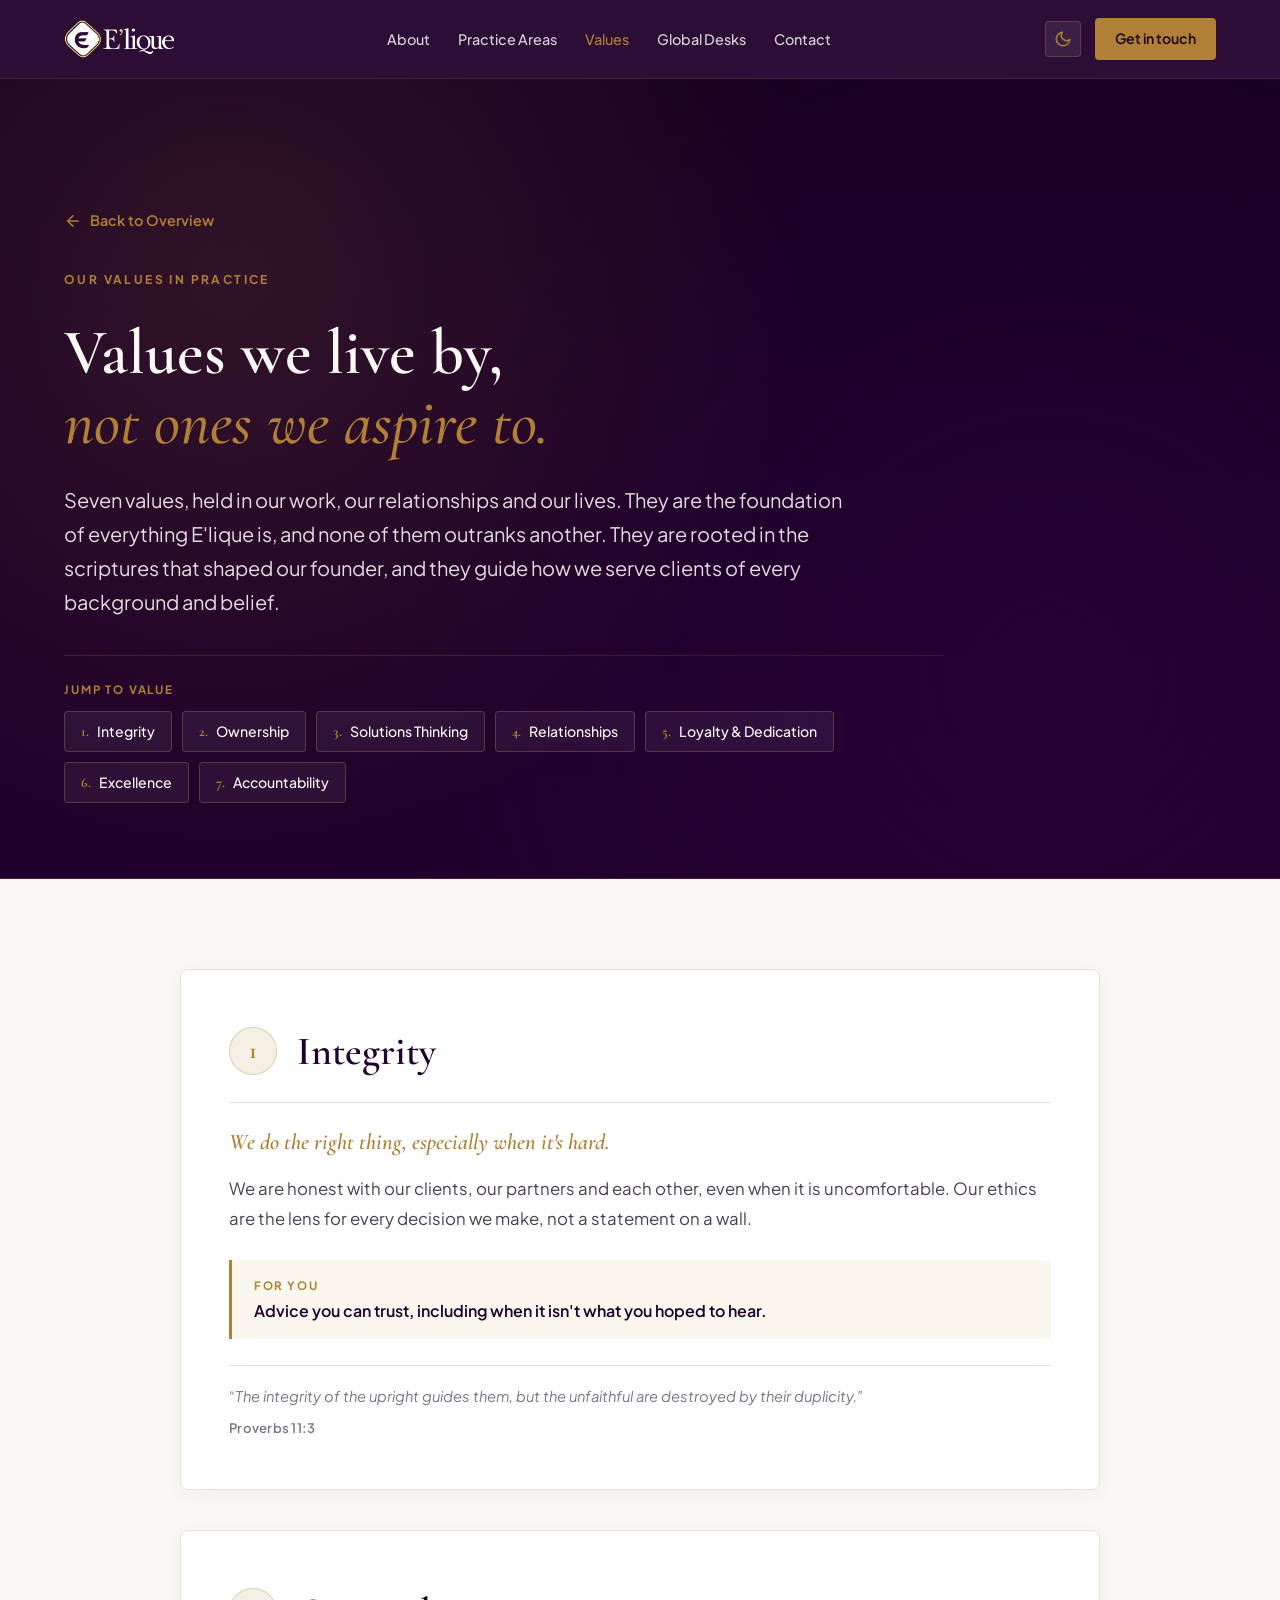
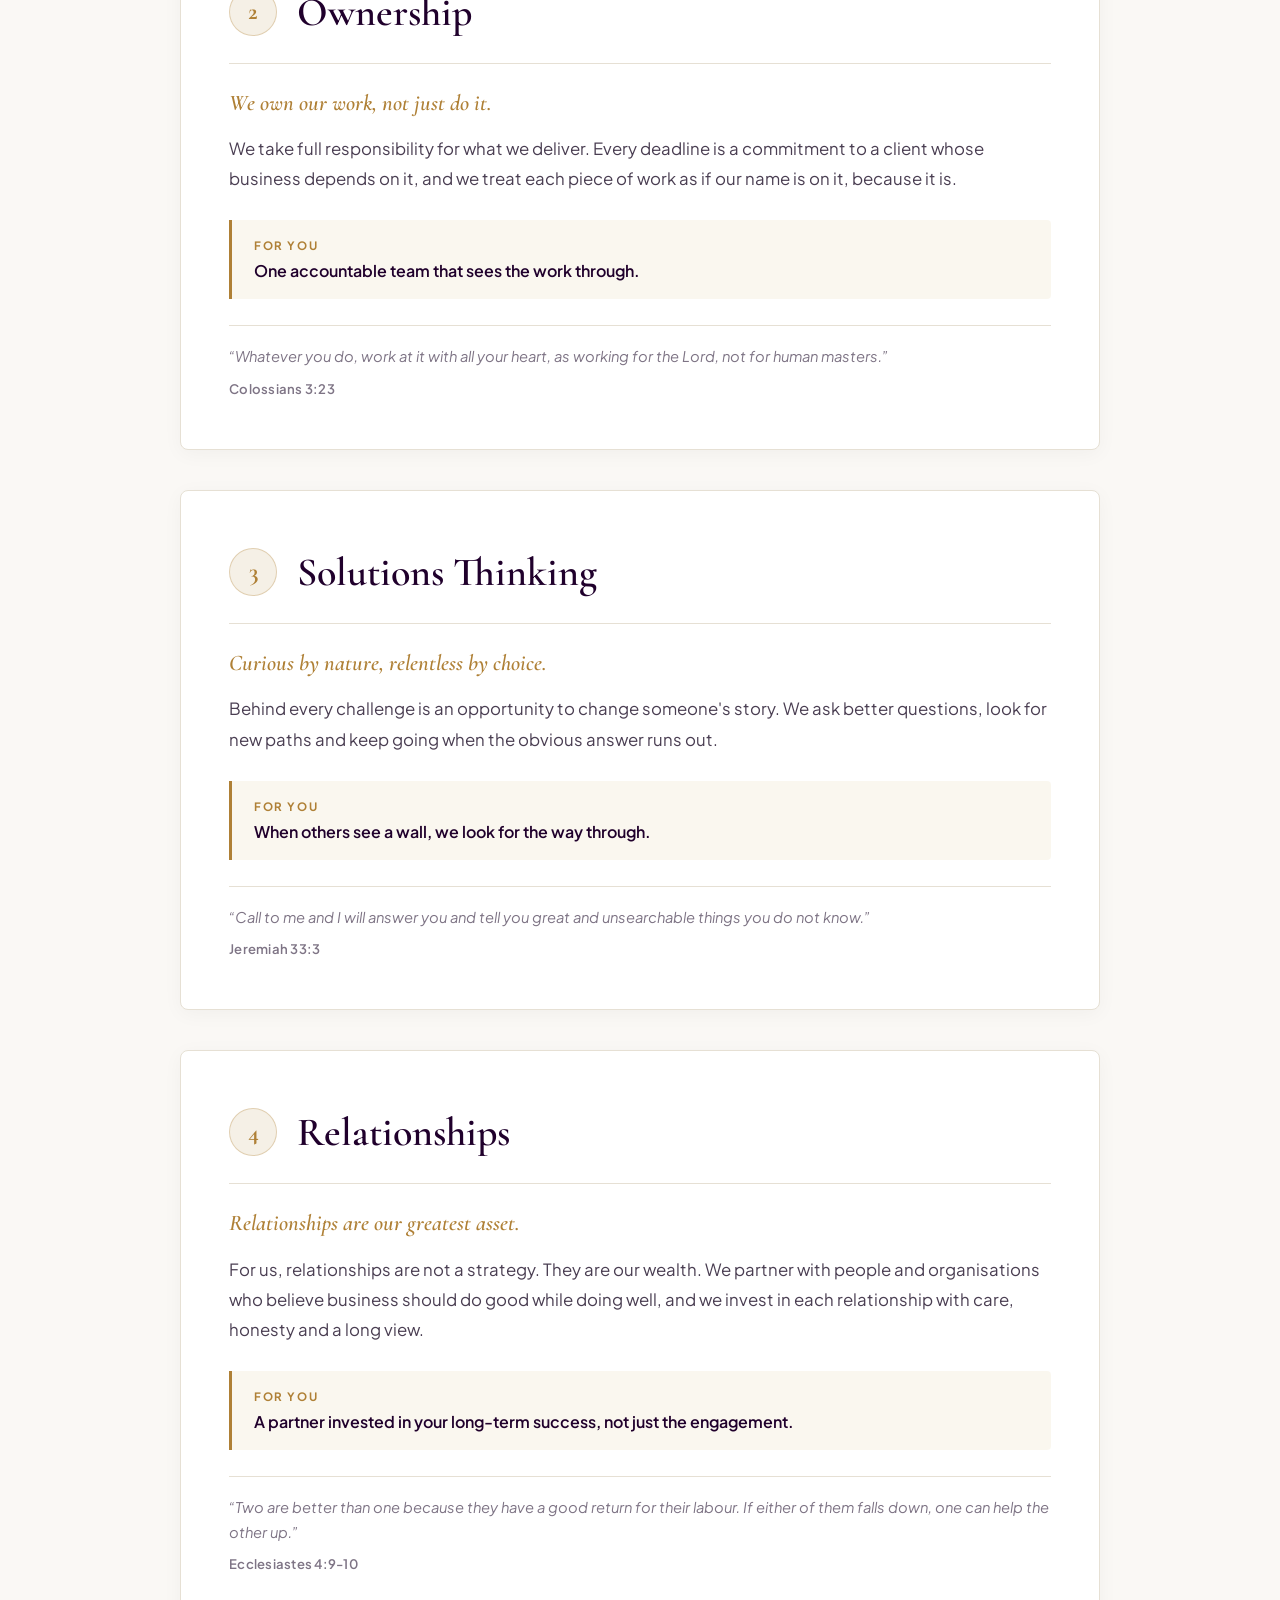
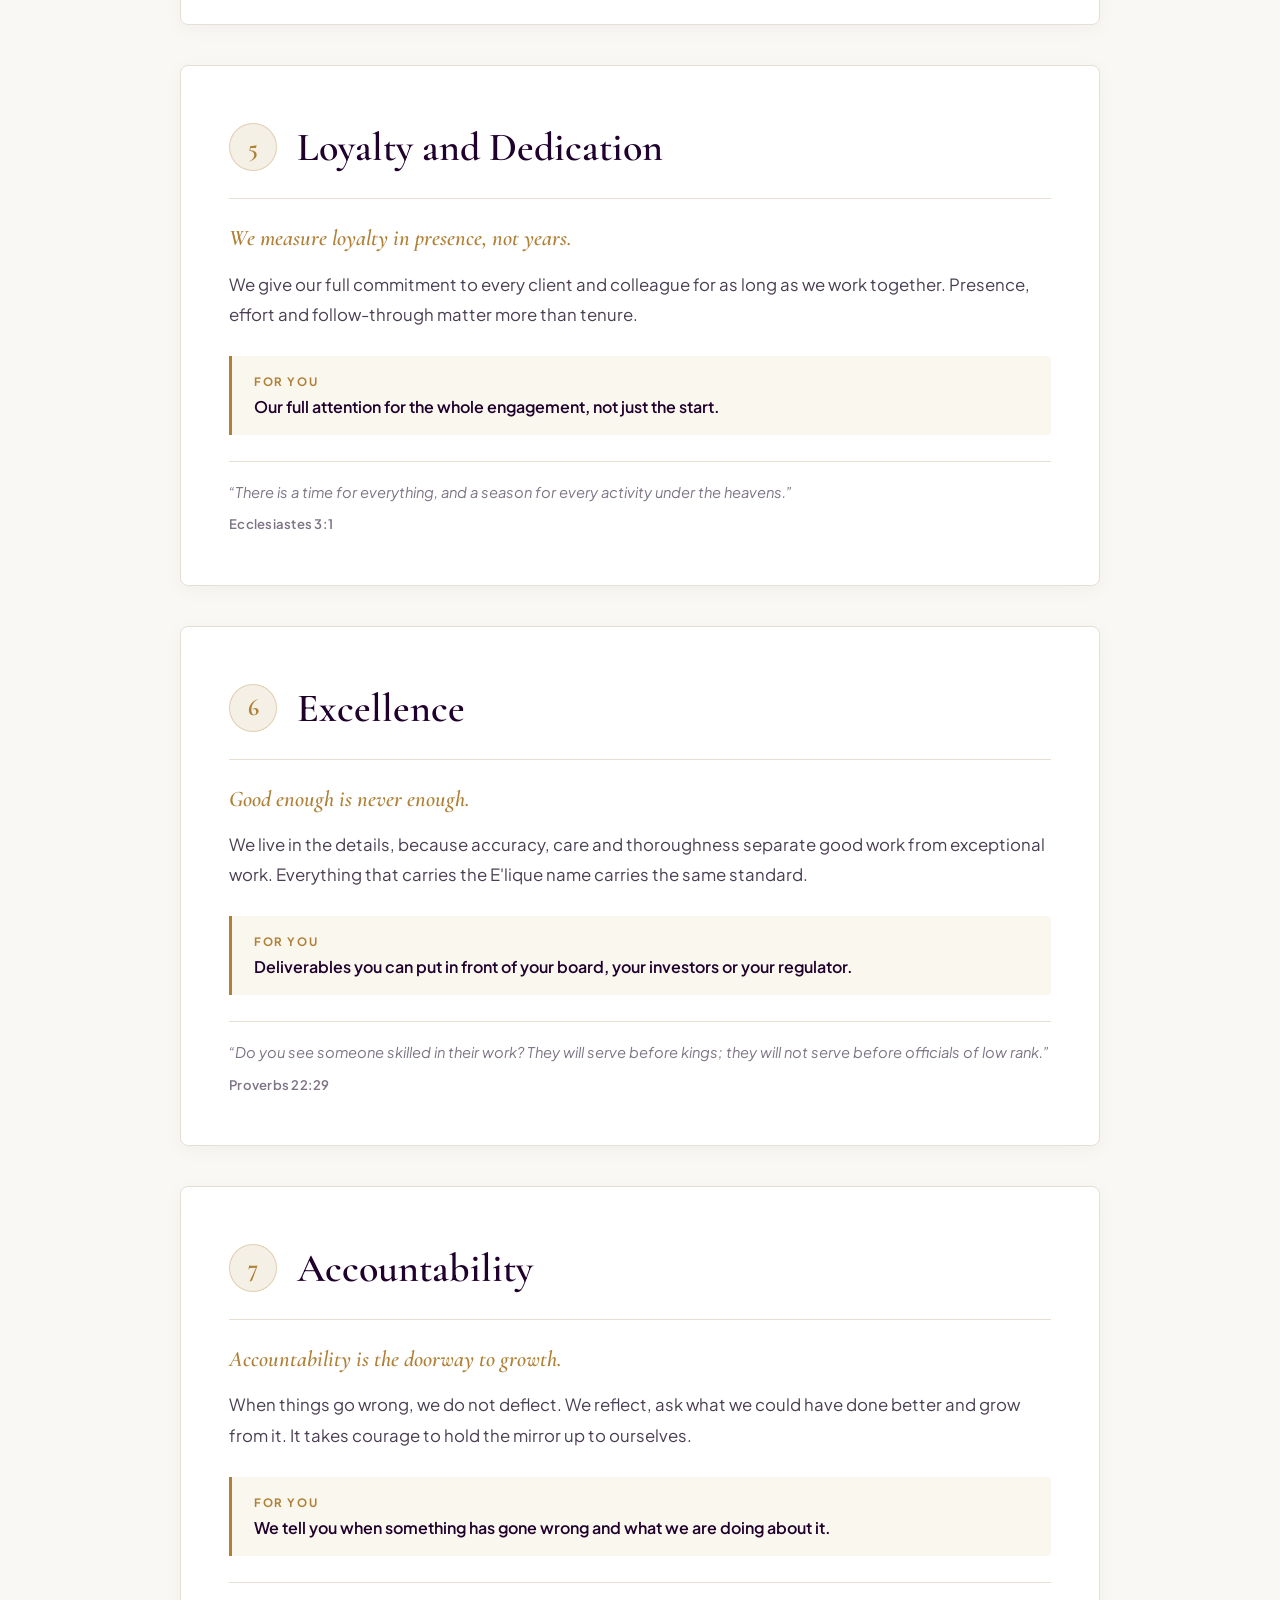
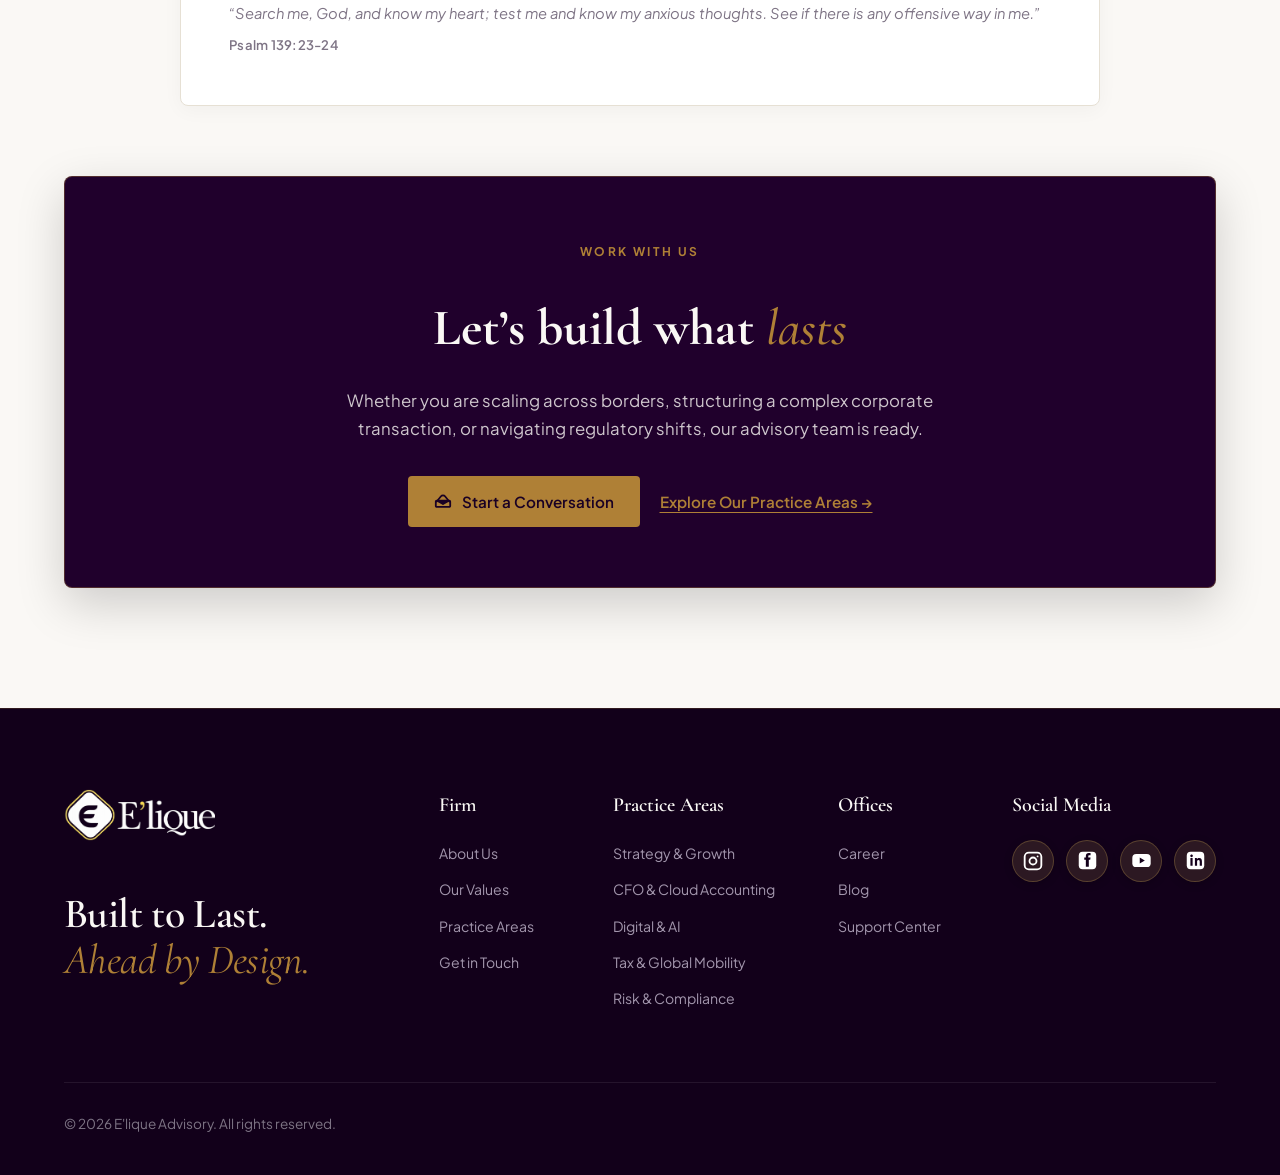
==== commit cded9c00: "style(cta): implement card design with layered background shapes and conversation button" ====
--- a/values.html
+++ b/values.html
@@ -1009,11 +1009,9 @@
                     </p>
                     <div class="values-cta-actions">
                         <a href="index.html#contact" class="btn-primary-card">
-                            <svg width="18" height="18" viewBox="0 0 24 24" fill="none" stroke="currentColor" stroke-width="2.2" stroke-linecap="round" stroke-linejoin="round" aria-hidden="true">
-                                <path d="M21 15a2 2 0 0 1-2 2H7l-4 4V5a2 2 0 0 1 2-2h14a2 2 0 0 1 2 2z"></path>
-                                <line x1="8" y1="10" x2="8.01" y2="10" stroke-width="2.5"></line>
-                                <line x1="12" y1="10" x2="12.01" y2="10" stroke-width="2.5"></line>
-                                <line x1="16" y1="10" x2="16.01" y2="10" stroke-width="2.5"></line>
+                            <svg width="18" height="15" viewBox="0 0 20 16" fill="none" aria-hidden="true">
+                                <path d="M3 8L7.8 2.2C8.8 1 11.2 1 12.2 2.2L17 8" stroke="currentColor" stroke-width="2" stroke-linecap="round" stroke-linejoin="round" />
+                                <path fill-rule="evenodd" clip-rule="evenodd" d="M1 8C1 6.89543 1.89543 6 3 6H17C18.1046 6 19 6.89543 19 8V13C19 14.1046 18.1046 15 17 15H3C1.89543 15 1 14.1046 1 13V8ZM3 8L10 12L17 8V13H3V8Z" fill="currentColor" />
                             </svg>
                             <span>Start a Conversation</span>
                         </a>
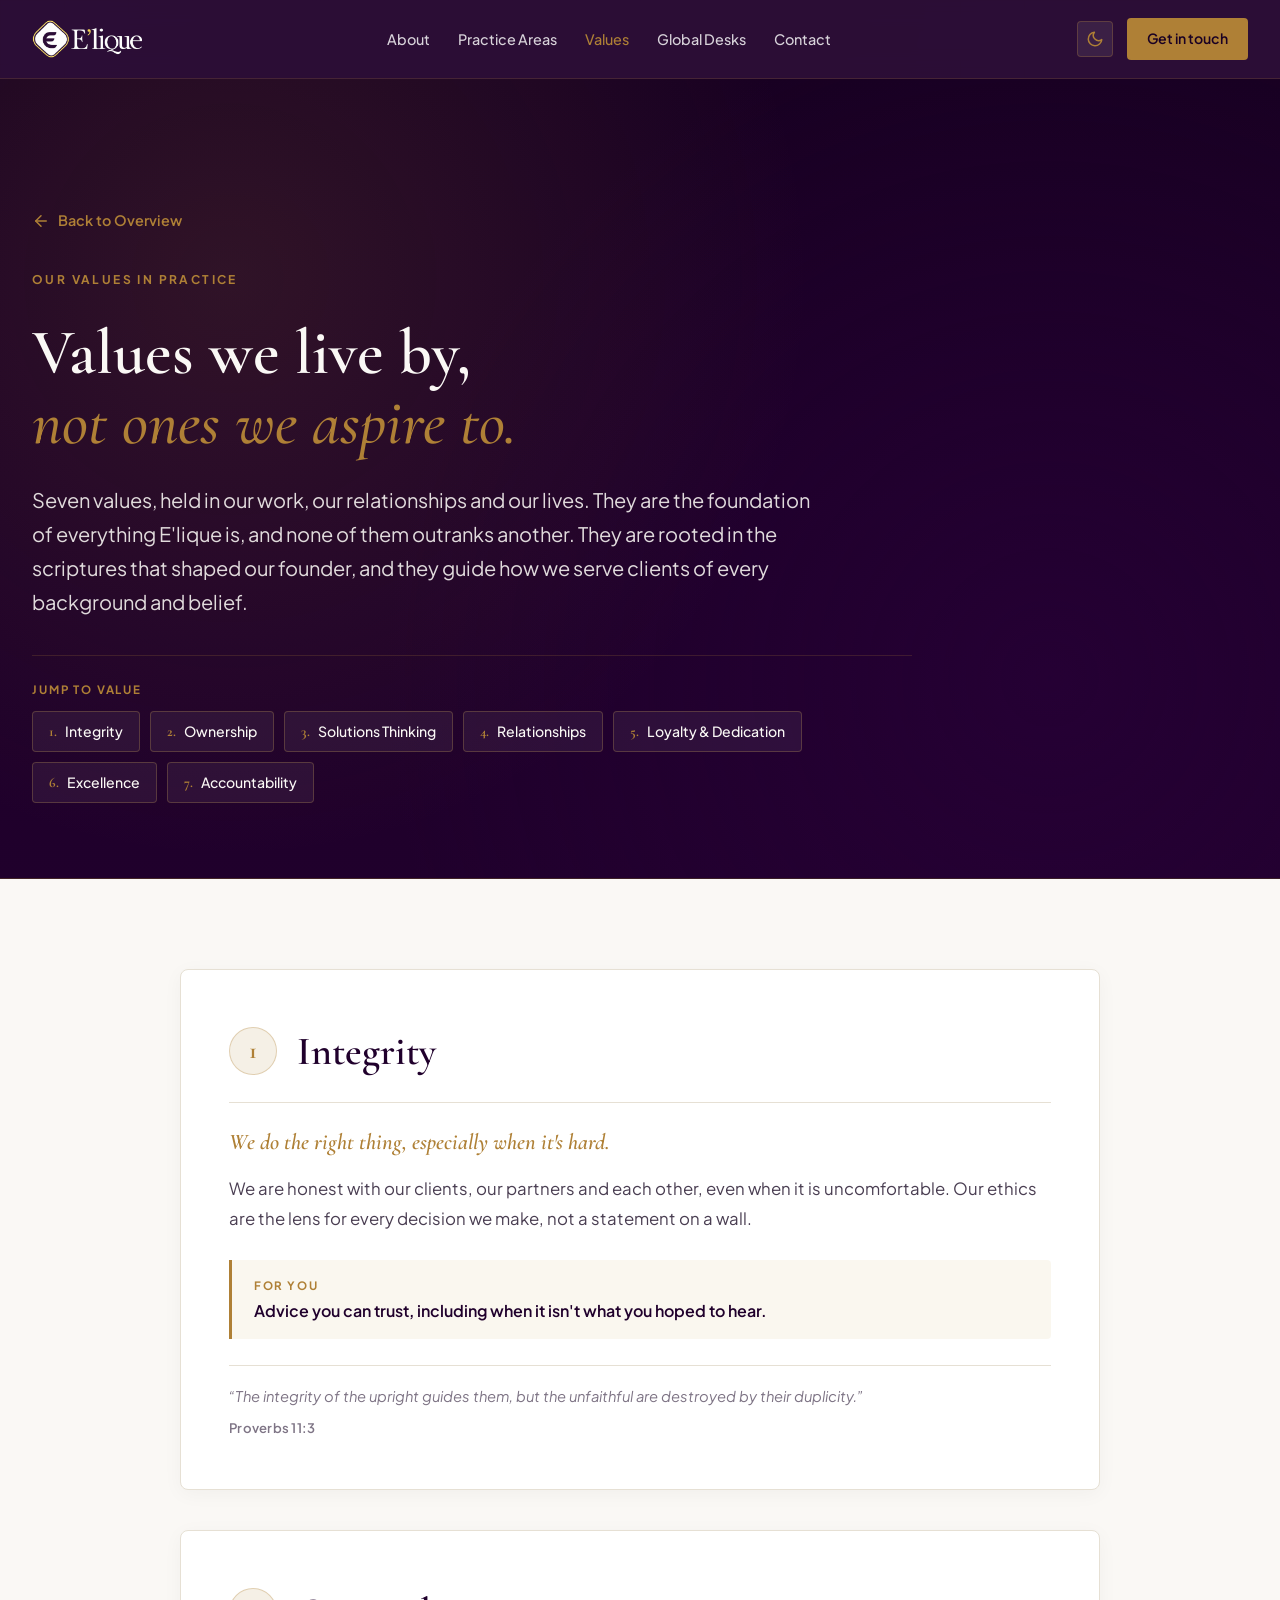
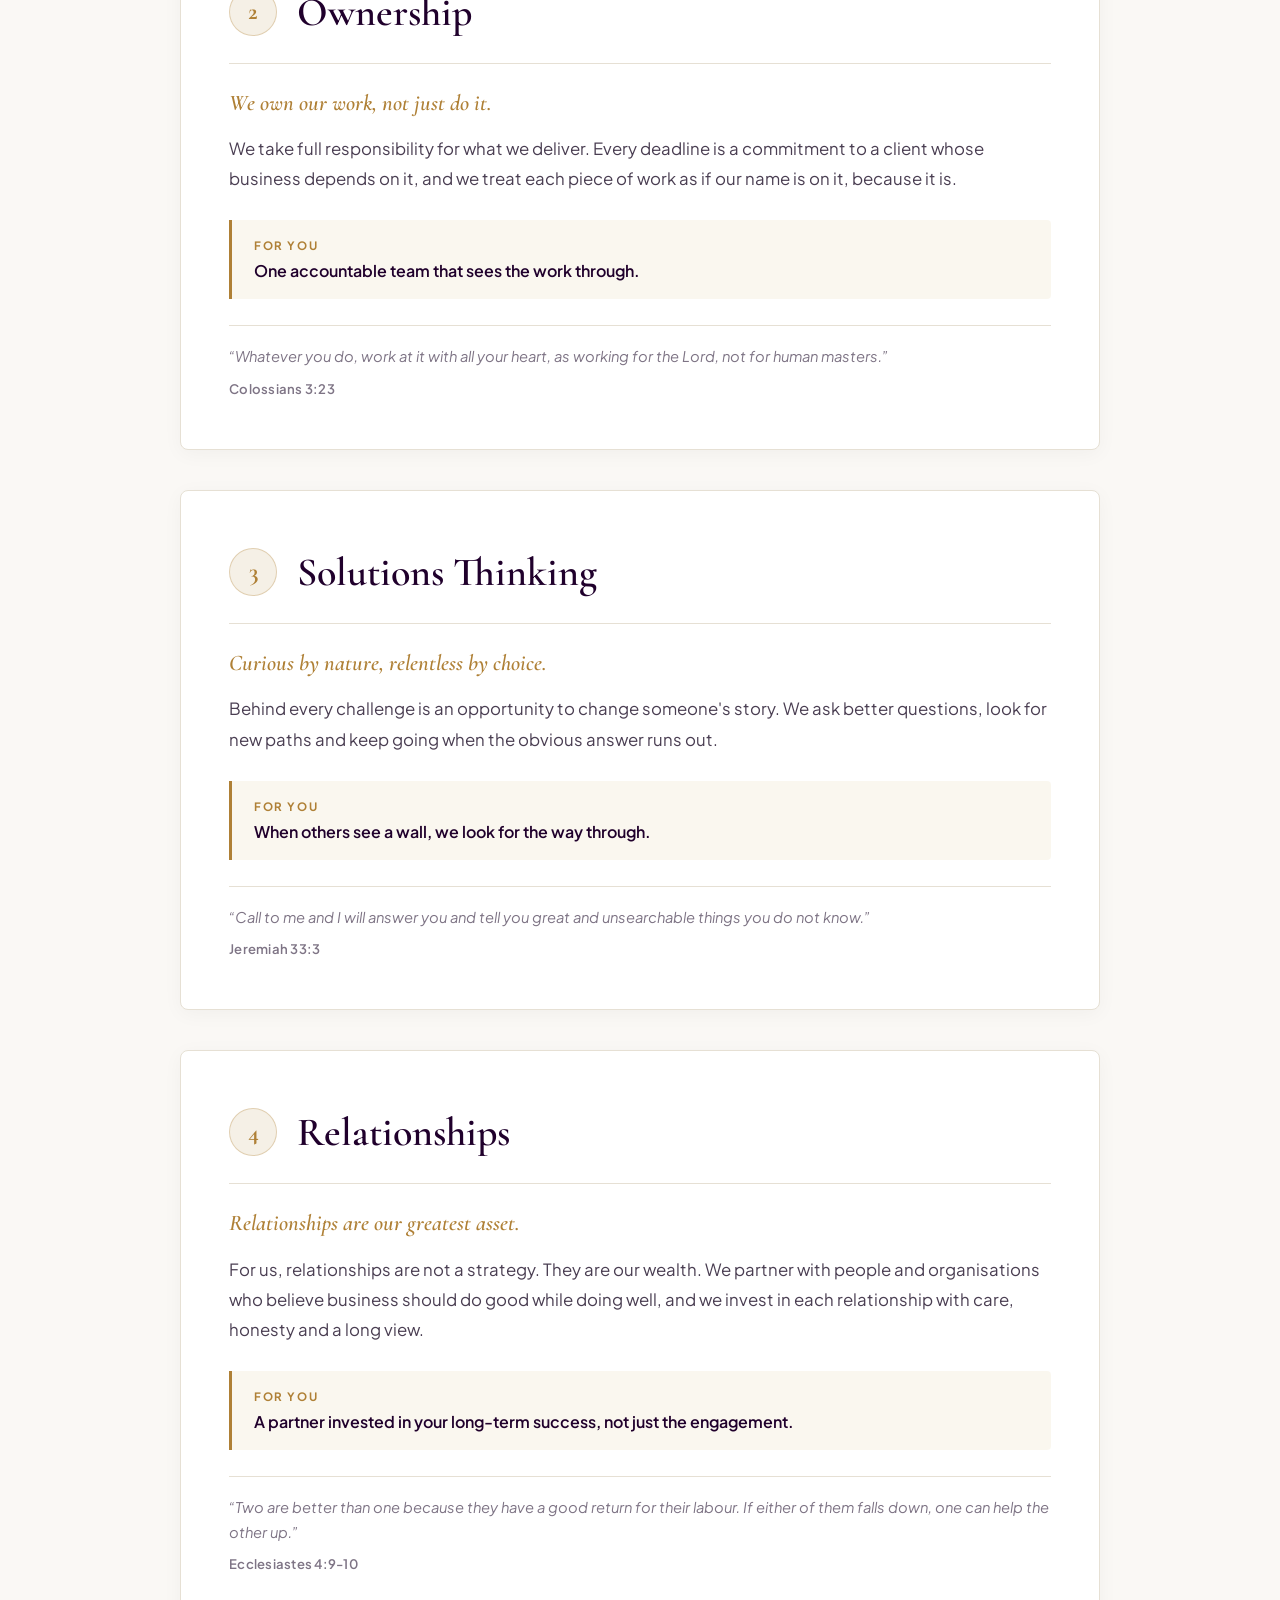
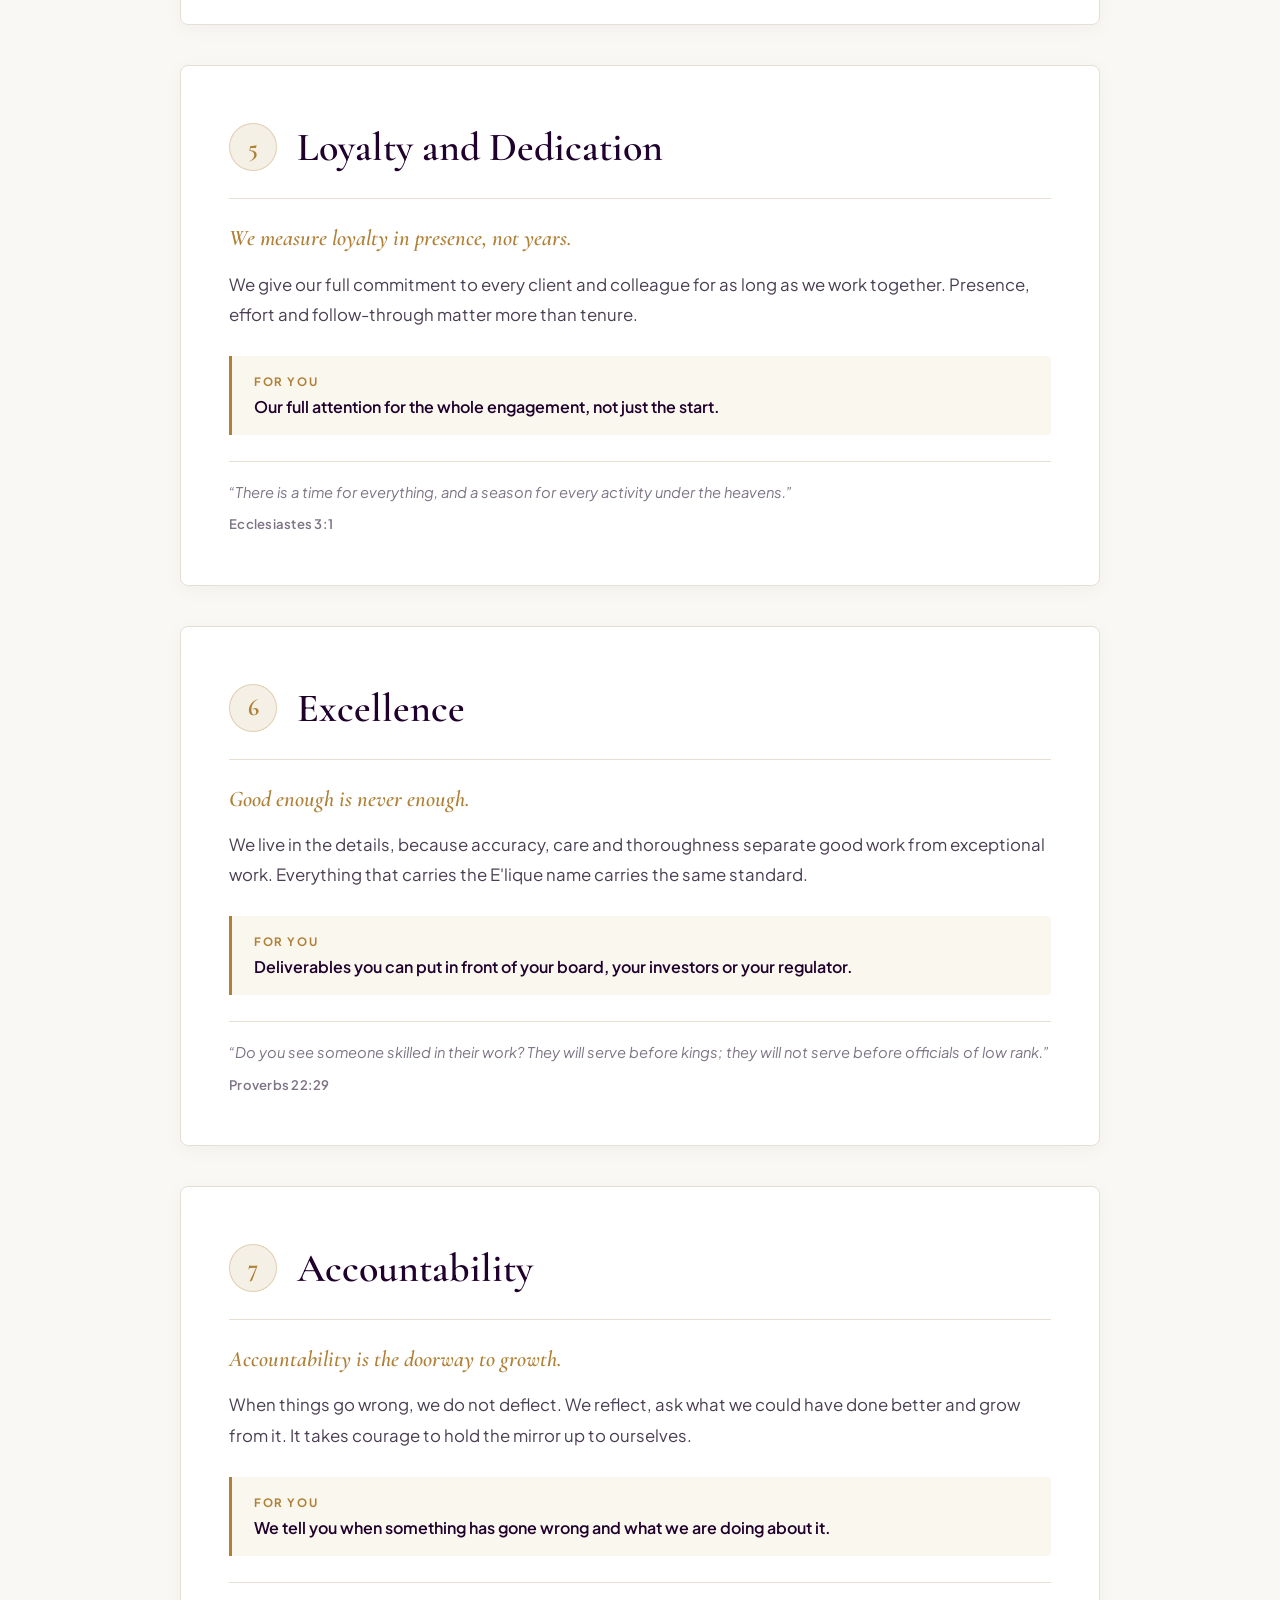
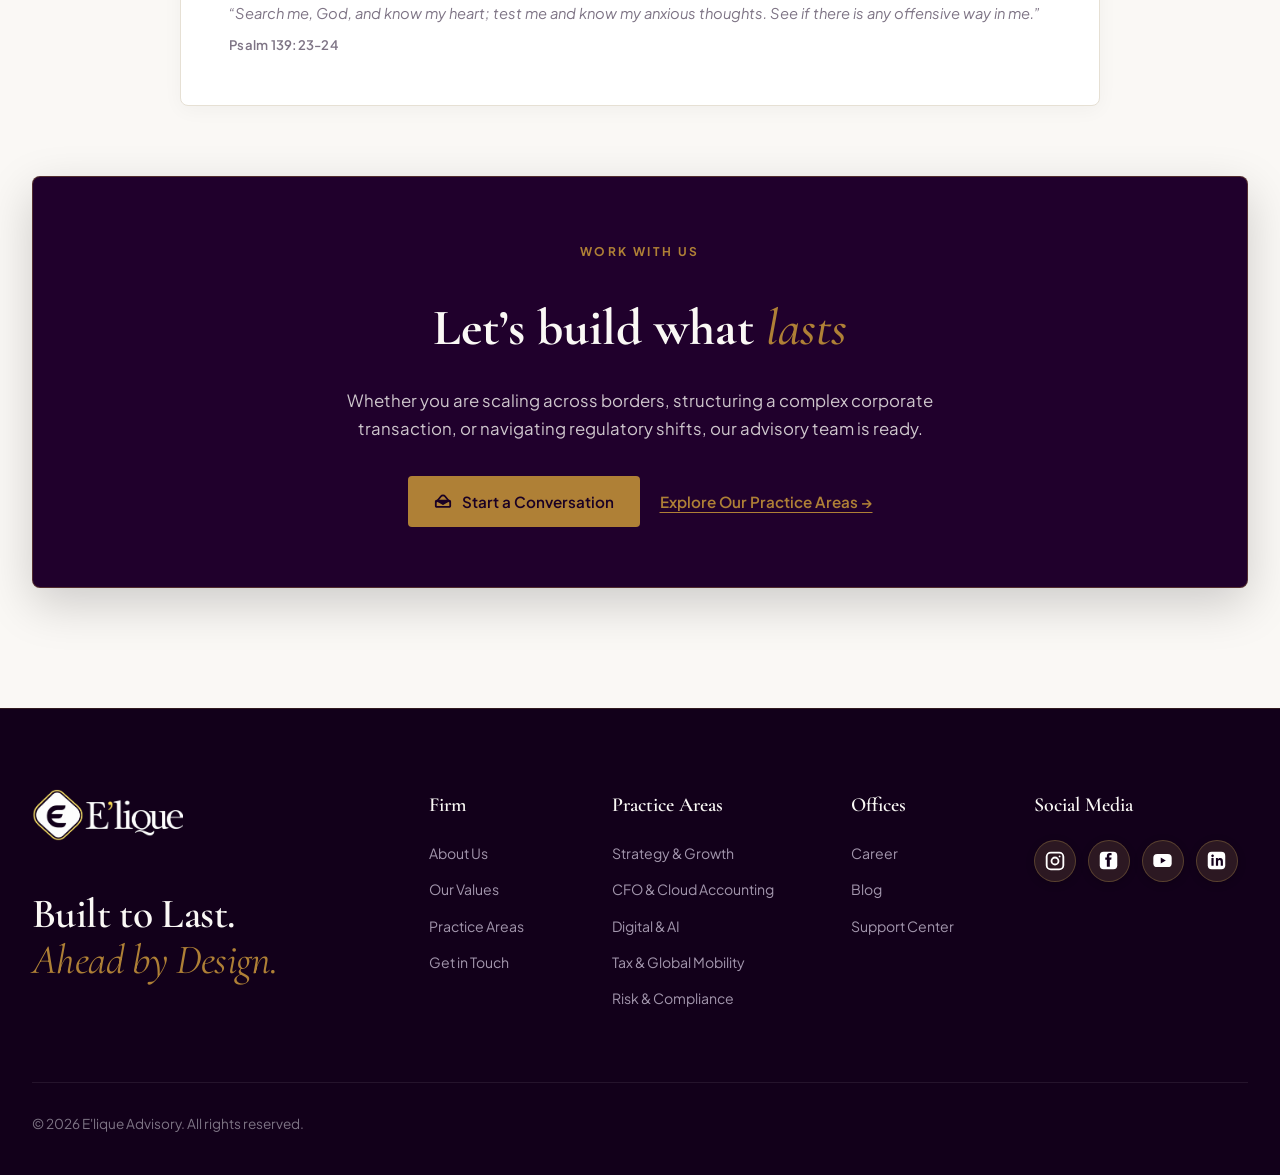
==== commit 3517b2dd: "Expand container max-width to 1380px to reduce excessive horizontal whitespace" ====
--- a/values.html
+++ b/values.html
@@ -92,9 +92,15 @@
 
         .container {
             width: 100%;
-            max-width: 1200px;
+            max-width: 1380px;
             margin: 0 auto;
-            padding: 0 24px;
+            padding: 0 32px;
+        }
+
+        @media (max-width: 768px) {
+            .container {
+                padding: 0 20px;
+            }
         }
 
         .italic-gold {
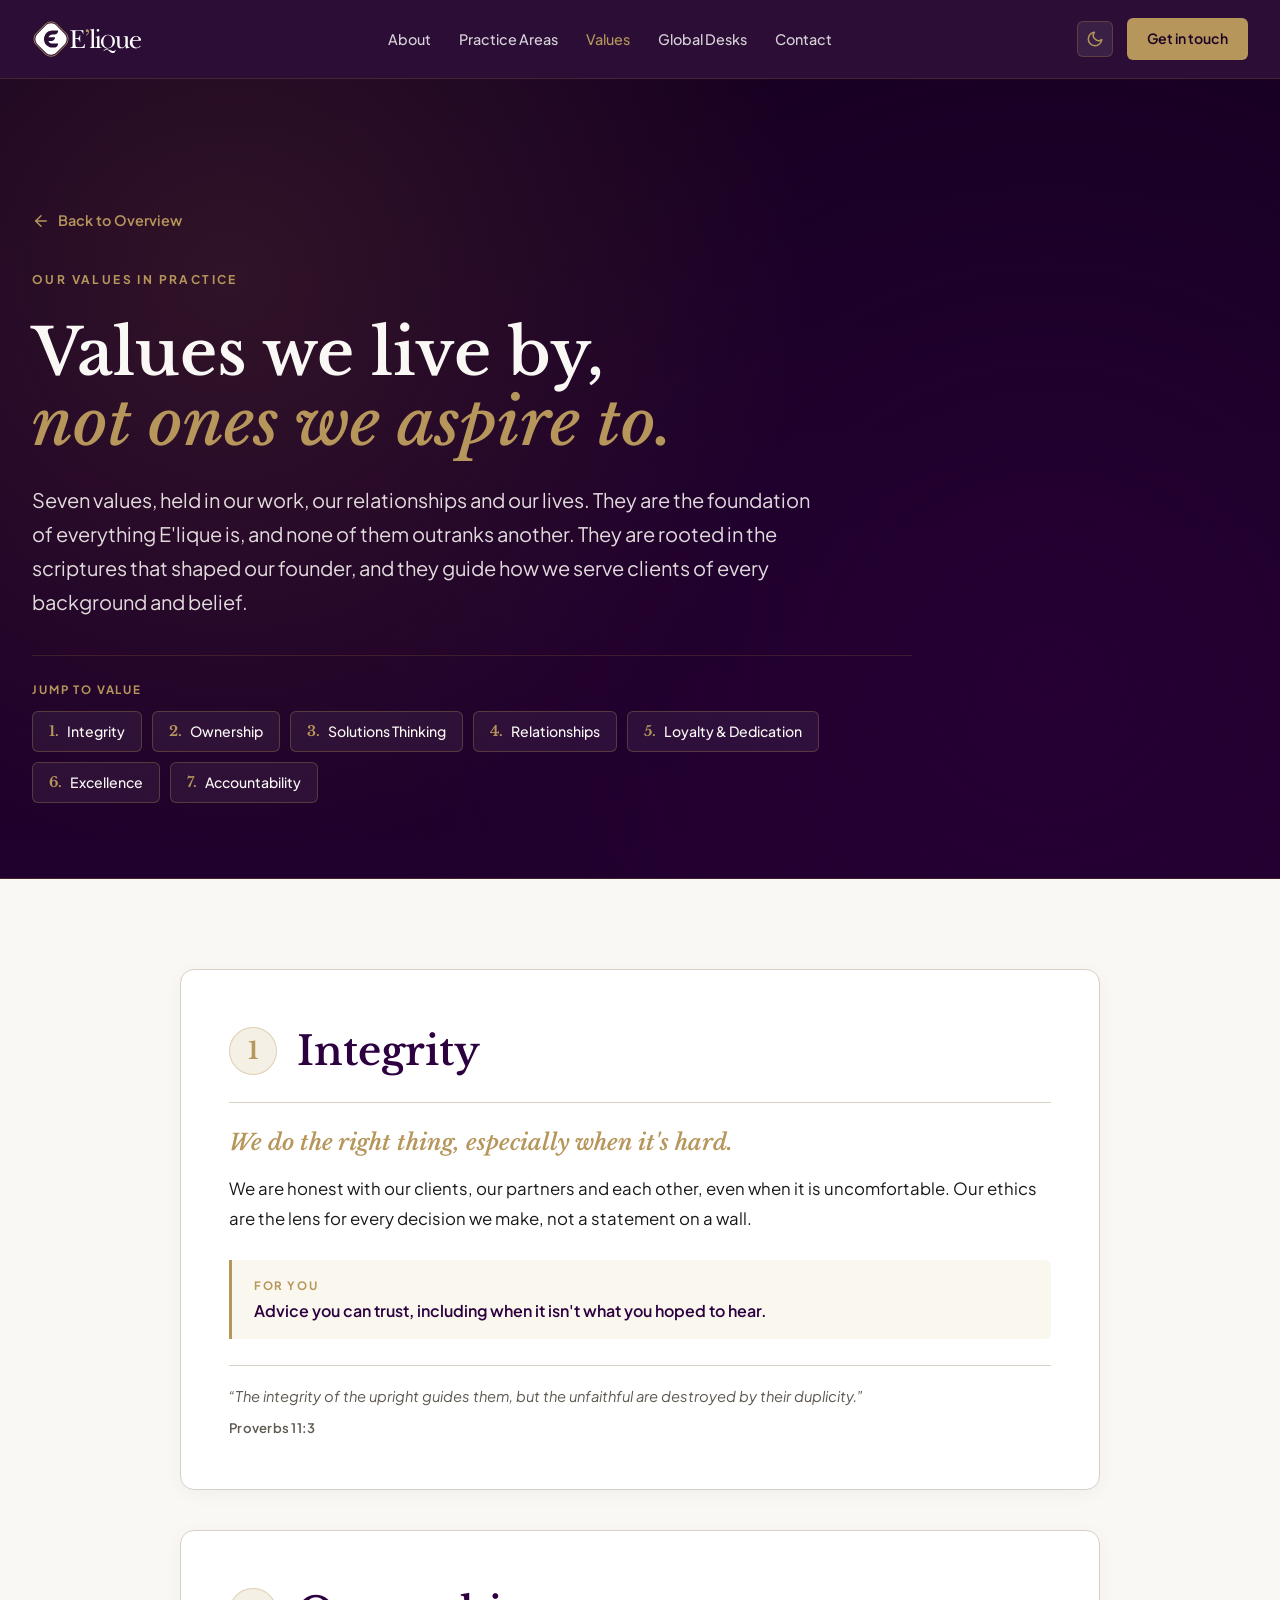
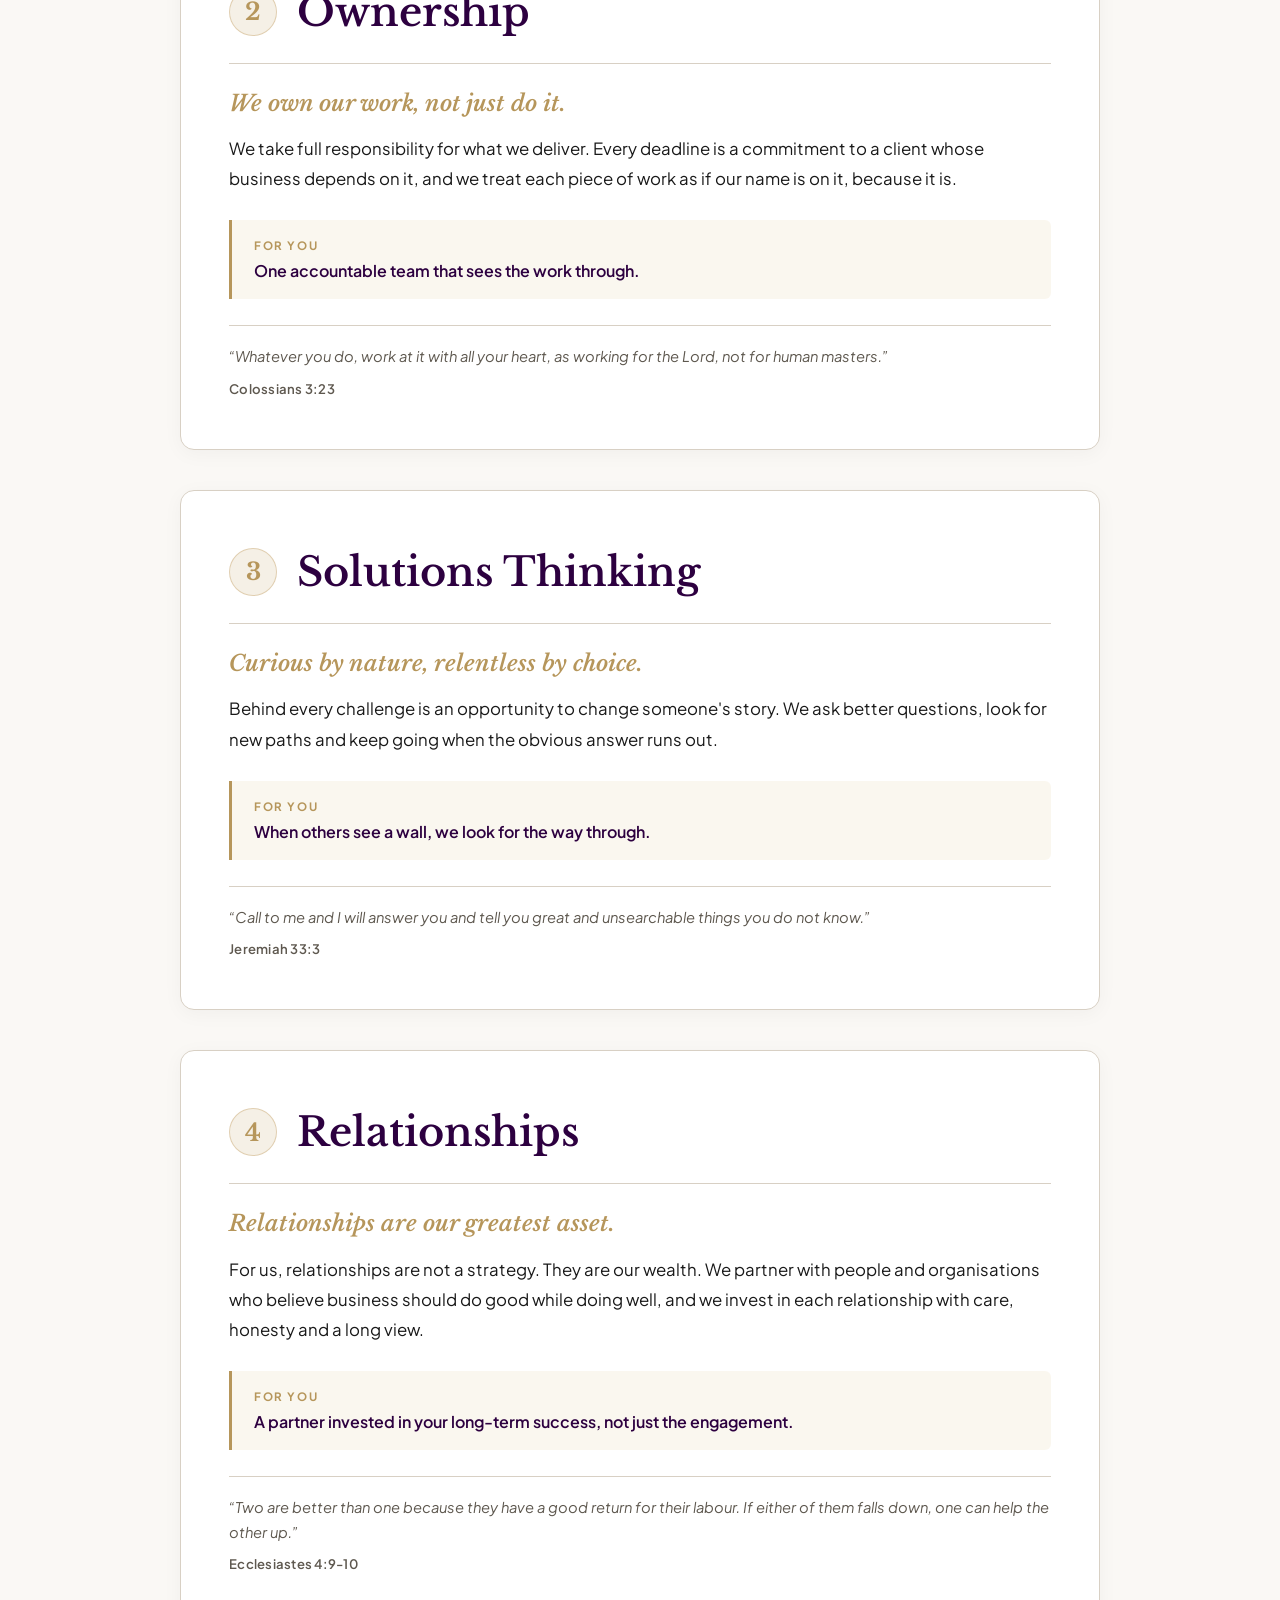
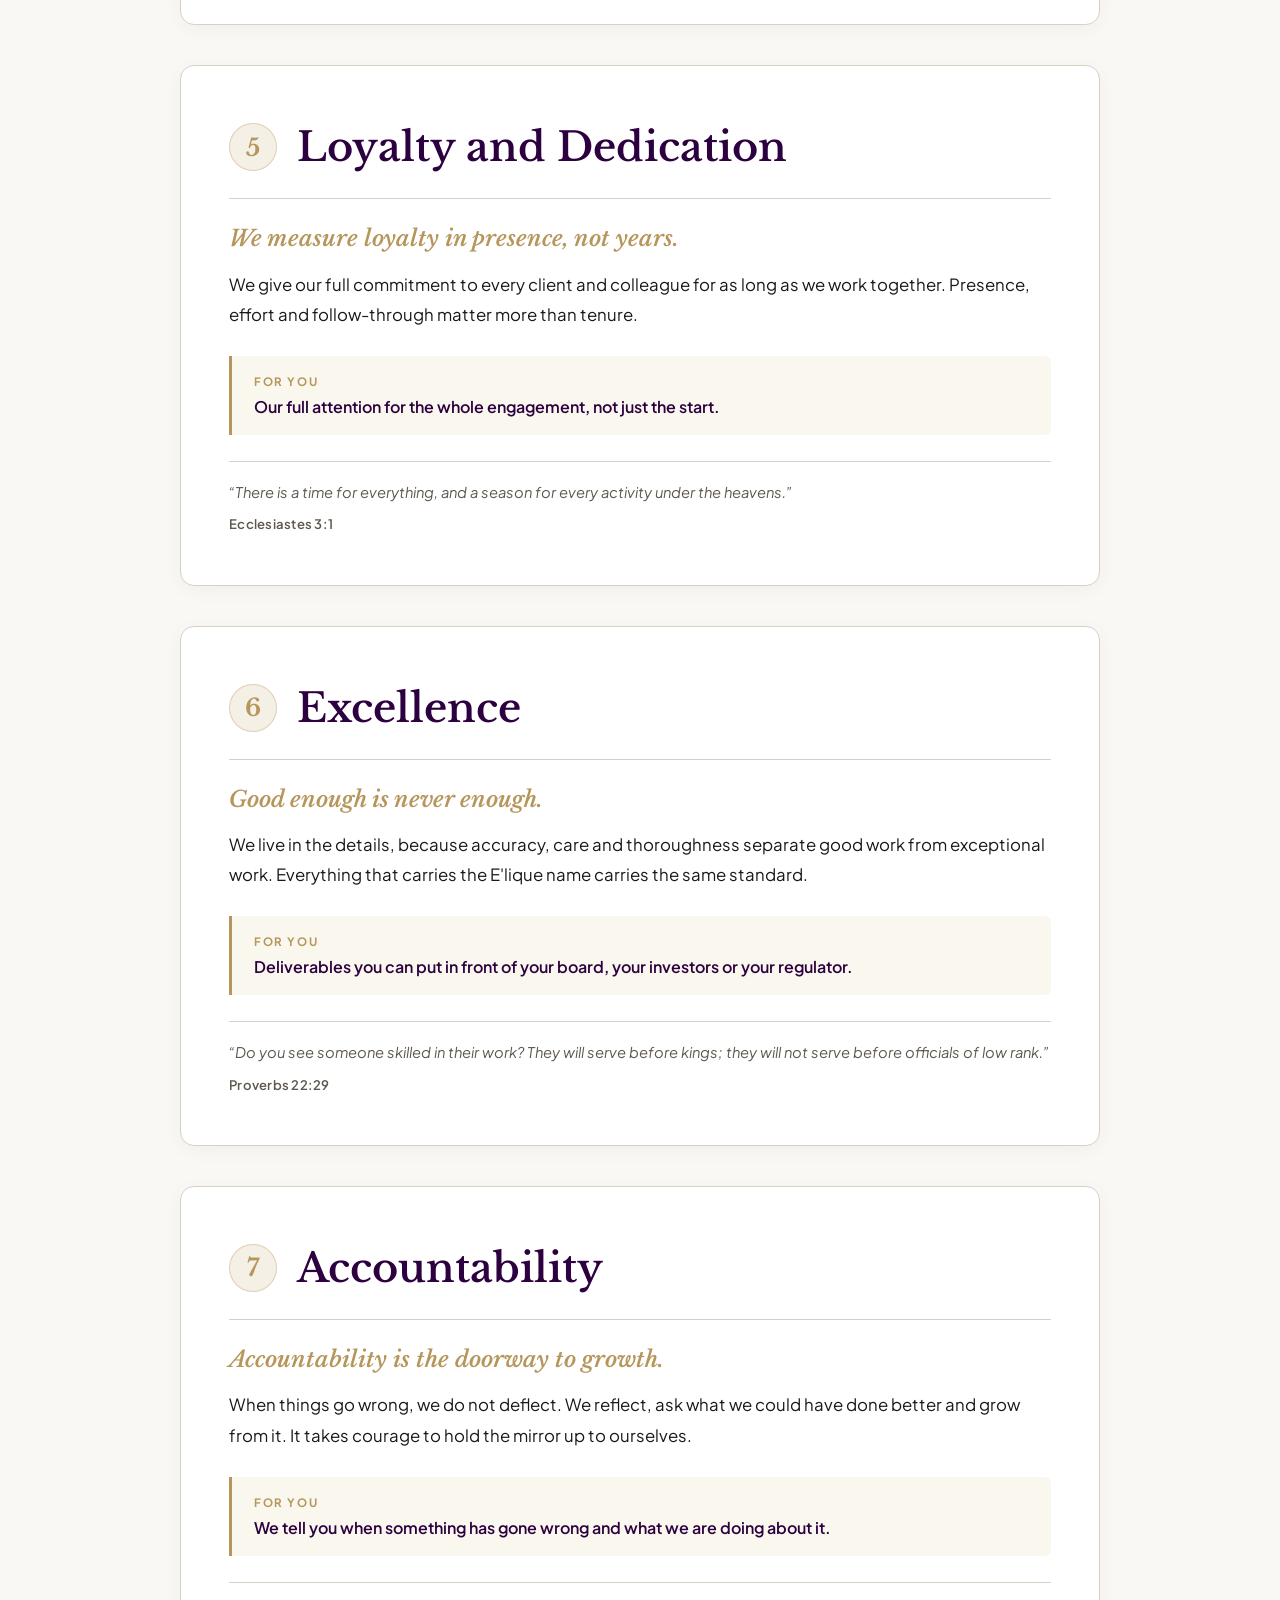
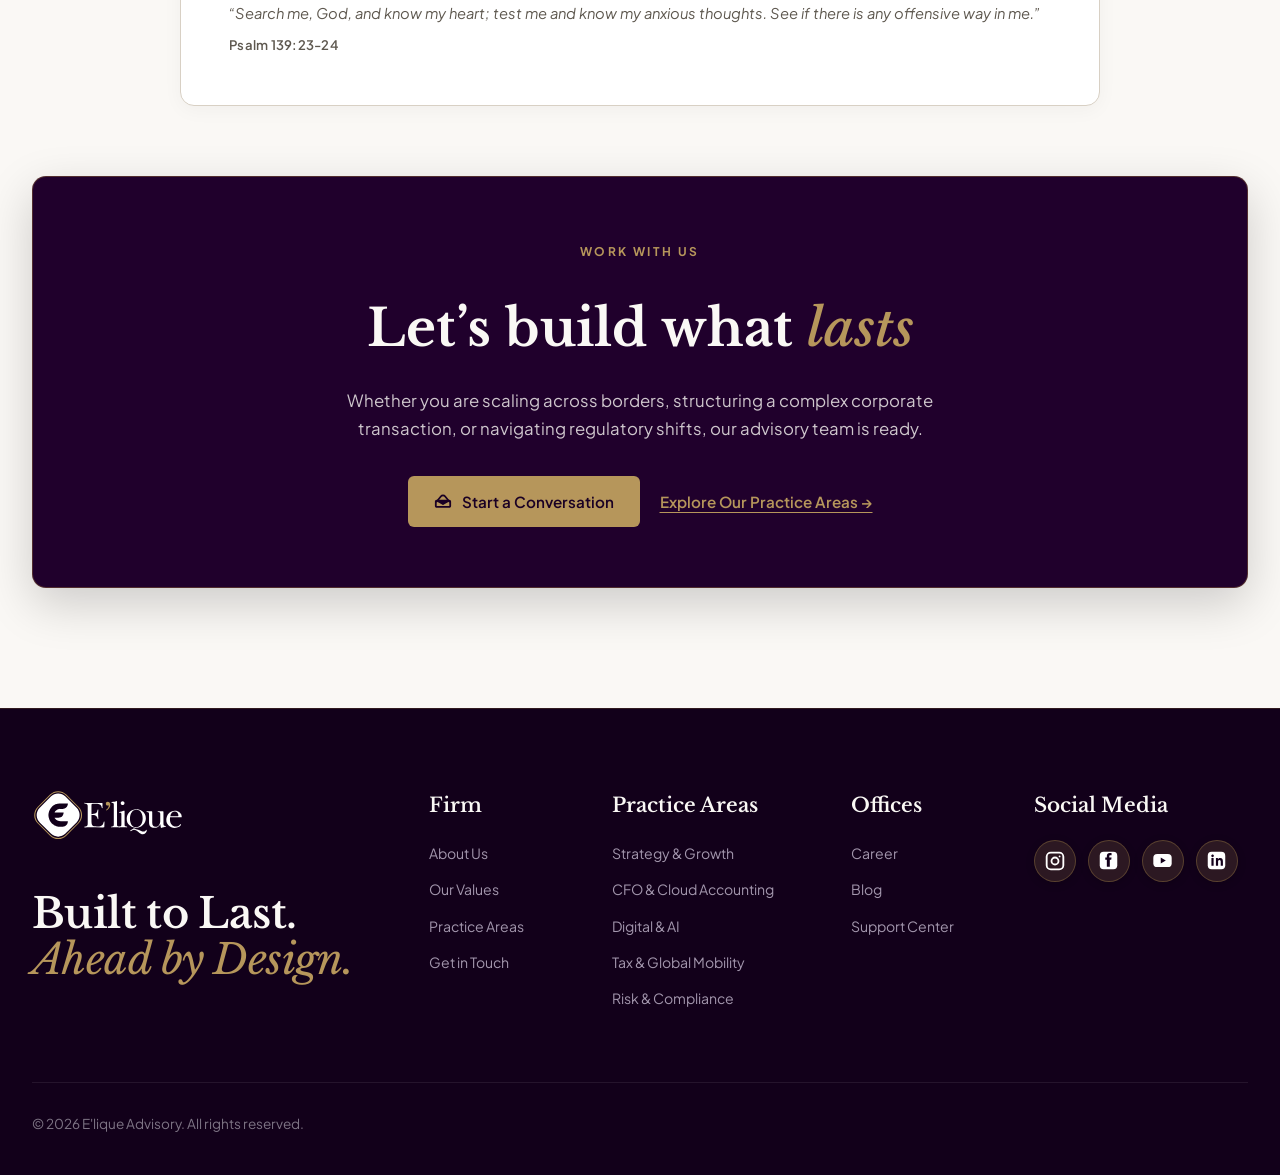
==== commit 77b86216: "Apply brand guidelines, vector SVGs, and sanitize SVG filenames without spaces" ====
--- a/values.html
+++ b/values.html
@@ -16,7 +16,7 @@
     <!-- Google Fonts: Cormorant Garamond & Plus Jakarta Sans -->
     <link rel="preconnect" href="https://fonts.googleapis.com">
     <link rel="preconnect" href="https://fonts.gstatic.com" crossorigin>
-    <link href="https://fonts.googleapis.com/css2?family=Cormorant+Garamond:ital,wght@0,500;0,600;0,700;1,400;1,600&family=Plus+Jakarta+Sans:wght@300;400;500;600;700&display=swap" rel="stylesheet">
+    <link href="https://fonts.googleapis.com/css2?family=Cormorant+Garamond:ital,wght@0,500;0,600;0,700;1,400;1,600&family=Libre+Baskerville:ital,wght@0,400;0,700;1,400&family=Plus+Jakarta+Sans:wght@300;400;500;600;700&display=swap" rel="stylesheet">
 
     <!-- Favicon -->
     <link rel="icon" type="image/png" href="images/favicon.png">
@@ -25,22 +25,23 @@
     <style>
         /* CSS Reset & Variables */
         :root {
-            --primary-plum: #20002C;
-            --primary-dark: #12001A;
-            --plum-deep: #160020;
-            --gold-accent: #AF8036;
-            --gold-light: #E0C79B;
+            --primary-plum: #2D0040;
+            --primary-dark: #1A0026;
+            --plum-deep: #1A0026;
+            --gold-accent: #B6965B;
+            --gold-light: #C7A76C;
+            --evergreen-teal: #184446;
             --bg-warm-creamy: #FAF8F5;
             --bg-card: #FFFFFF;
-            --border-color: #E6E0D4;
-            --text-heading: #20002C;
-            --text-body: #4A3E52;
-            --text-muted: #7E7485;
-            --font-serif: 'Cormorant Garamond', Georgia, serif;
+            --border-color: #D8D0C4;
+            --text-heading: #2D0040;
+            --text-body: #191919;
+            --text-muted: #5E584F;
+            --font-serif: 'Baskerville BT', 'Libre Baskerville', Baskerville, 'Cormorant Garamond', Georgia, serif;
             --font-sans: 'Plus Jakarta Sans', system-ui, -apple-system, sans-serif;
             --transition: 0.3s cubic-bezier(0.16, 1, 0.3, 1);
-            --radius-btn: 4px;
-            --radius-card: 8px;
+            --radius-btn: 6px;
+            --radius-card: 14px;
         }
 
         [data-theme="dark-full"] {
@@ -737,7 +738,7 @@
         <div class="container">
             <div class="header-inner">
                 <a href="index.html" class="brand-wrapper" aria-label="E'lique Advisory">
-                    <img src="images/logo-white.png" alt="E'lique Advisory" class="brand-logo-img" onerror="this.src='public/images/logo-white.png'; this.onerror=function(){ this.style.display='none'; document.getElementById('values-fallback-title').style.display='block'; };">
+                    <img src="images/logo-white.svg" alt="E'lique Advisory" class="brand-logo-img" onerror="this.src='images/logo-white.png'; this.onerror=function(){ this.style.display='none'; document.getElementById('values-fallback-title').style.display='block'; };">
                     <span id="values-fallback-title" class="brand-title-fallback" style="display: none;">E'lique Advisory</span>
                 </a>
 
@@ -1036,7 +1037,7 @@
             <div class="footer-grid">
                 <div class="footer-brand">
                     <a href="index.html" class="footer-brand-logo" aria-label="E'lique Advisory">
-                        <img src="images/logo-white.png" alt="E'lique Advisory" class="footer-brand-img" onerror="this.src='public/images/logo-white.png';">
+                        <img src="images/logo-white.svg" alt="E'lique Advisory" class="footer-brand-img" onerror="this.src='images/logo-white.png';">
                     </a>
                     <div class="footer-brand-statement">
                         <span class="statement-line-1">Built to Last.</span>
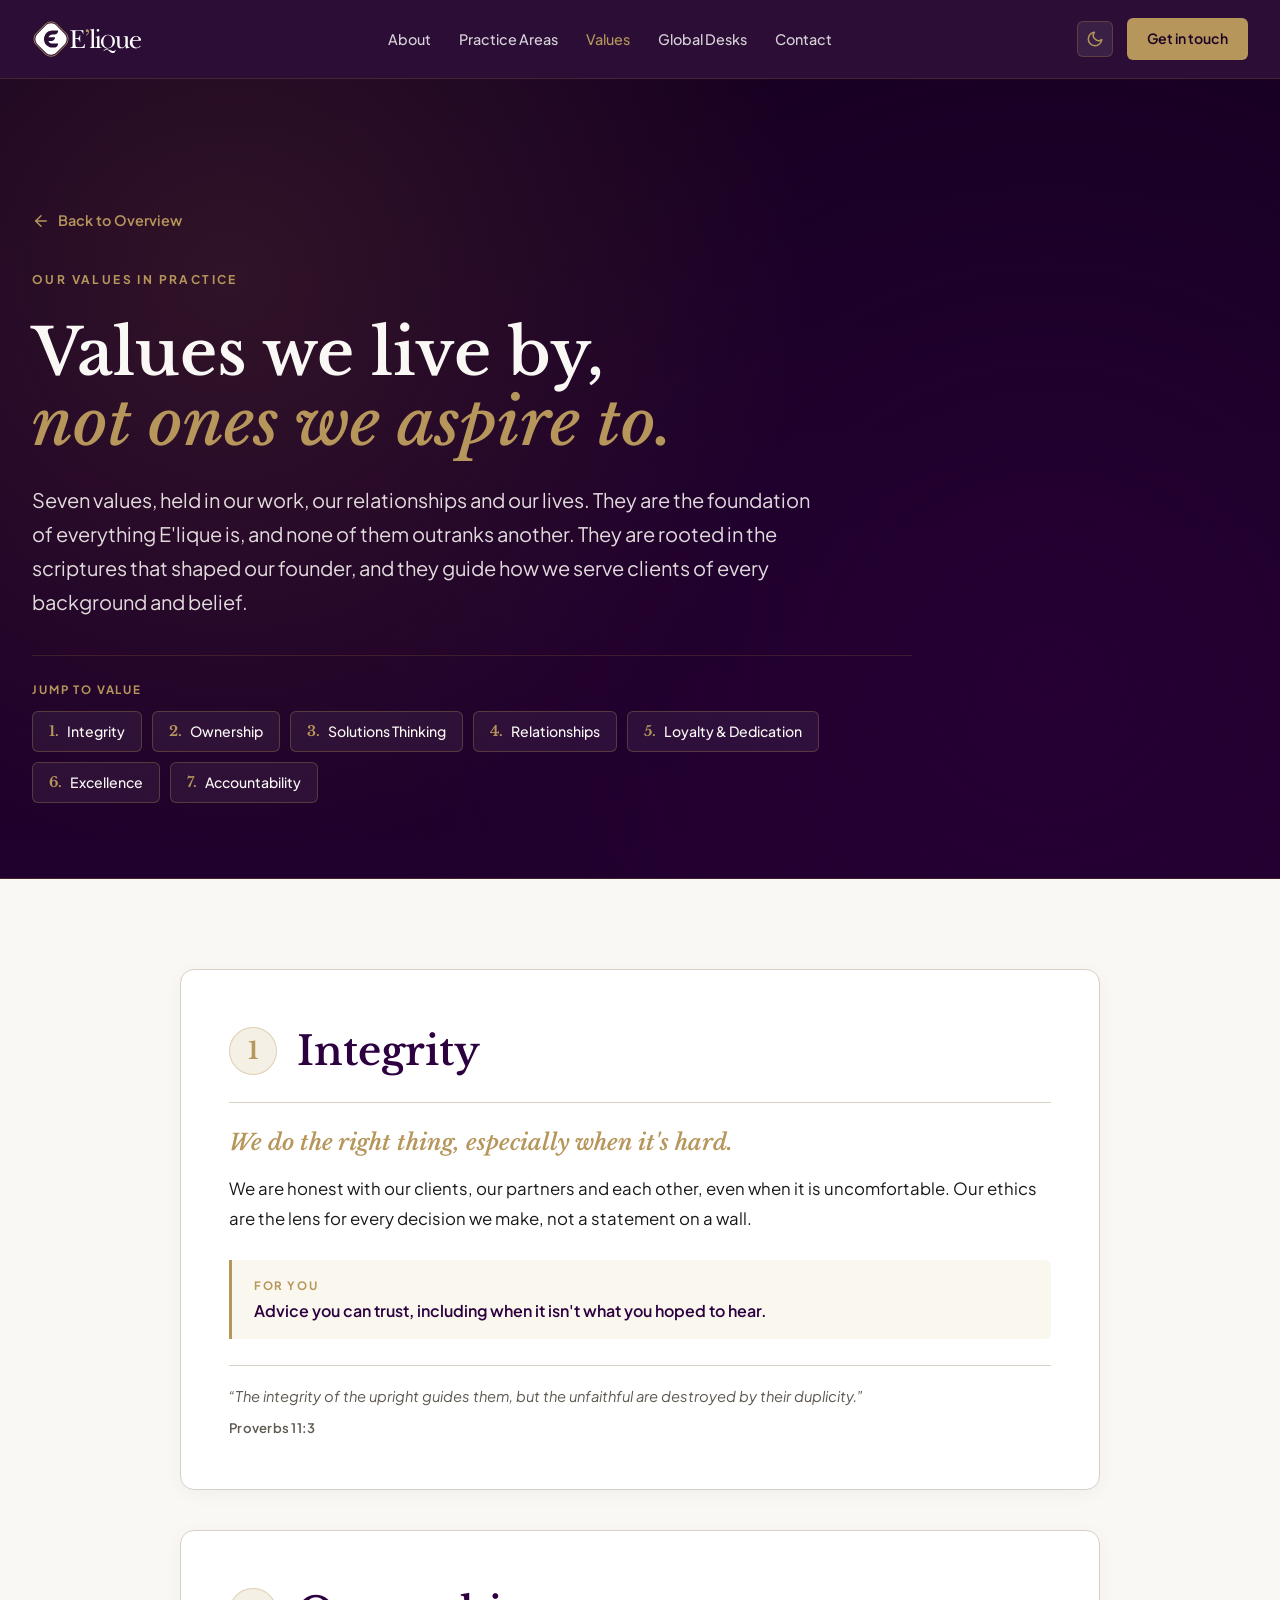
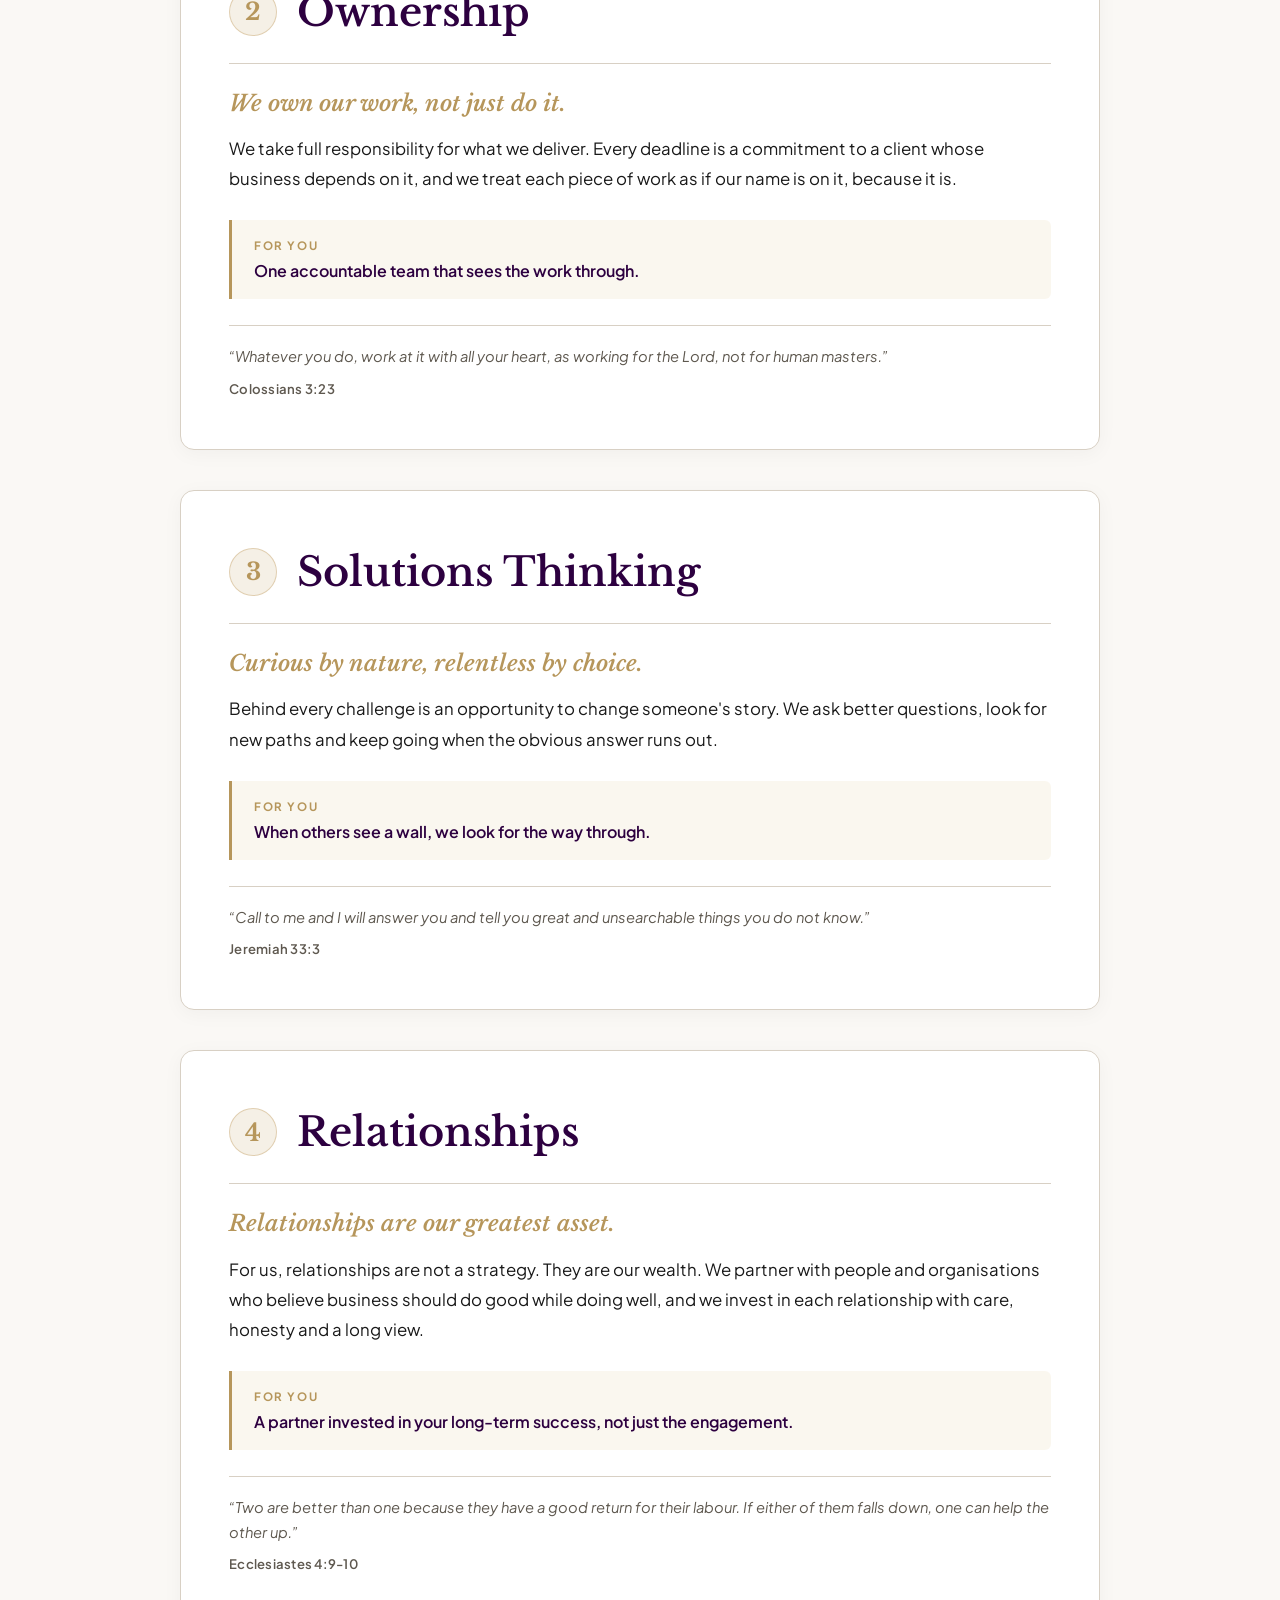
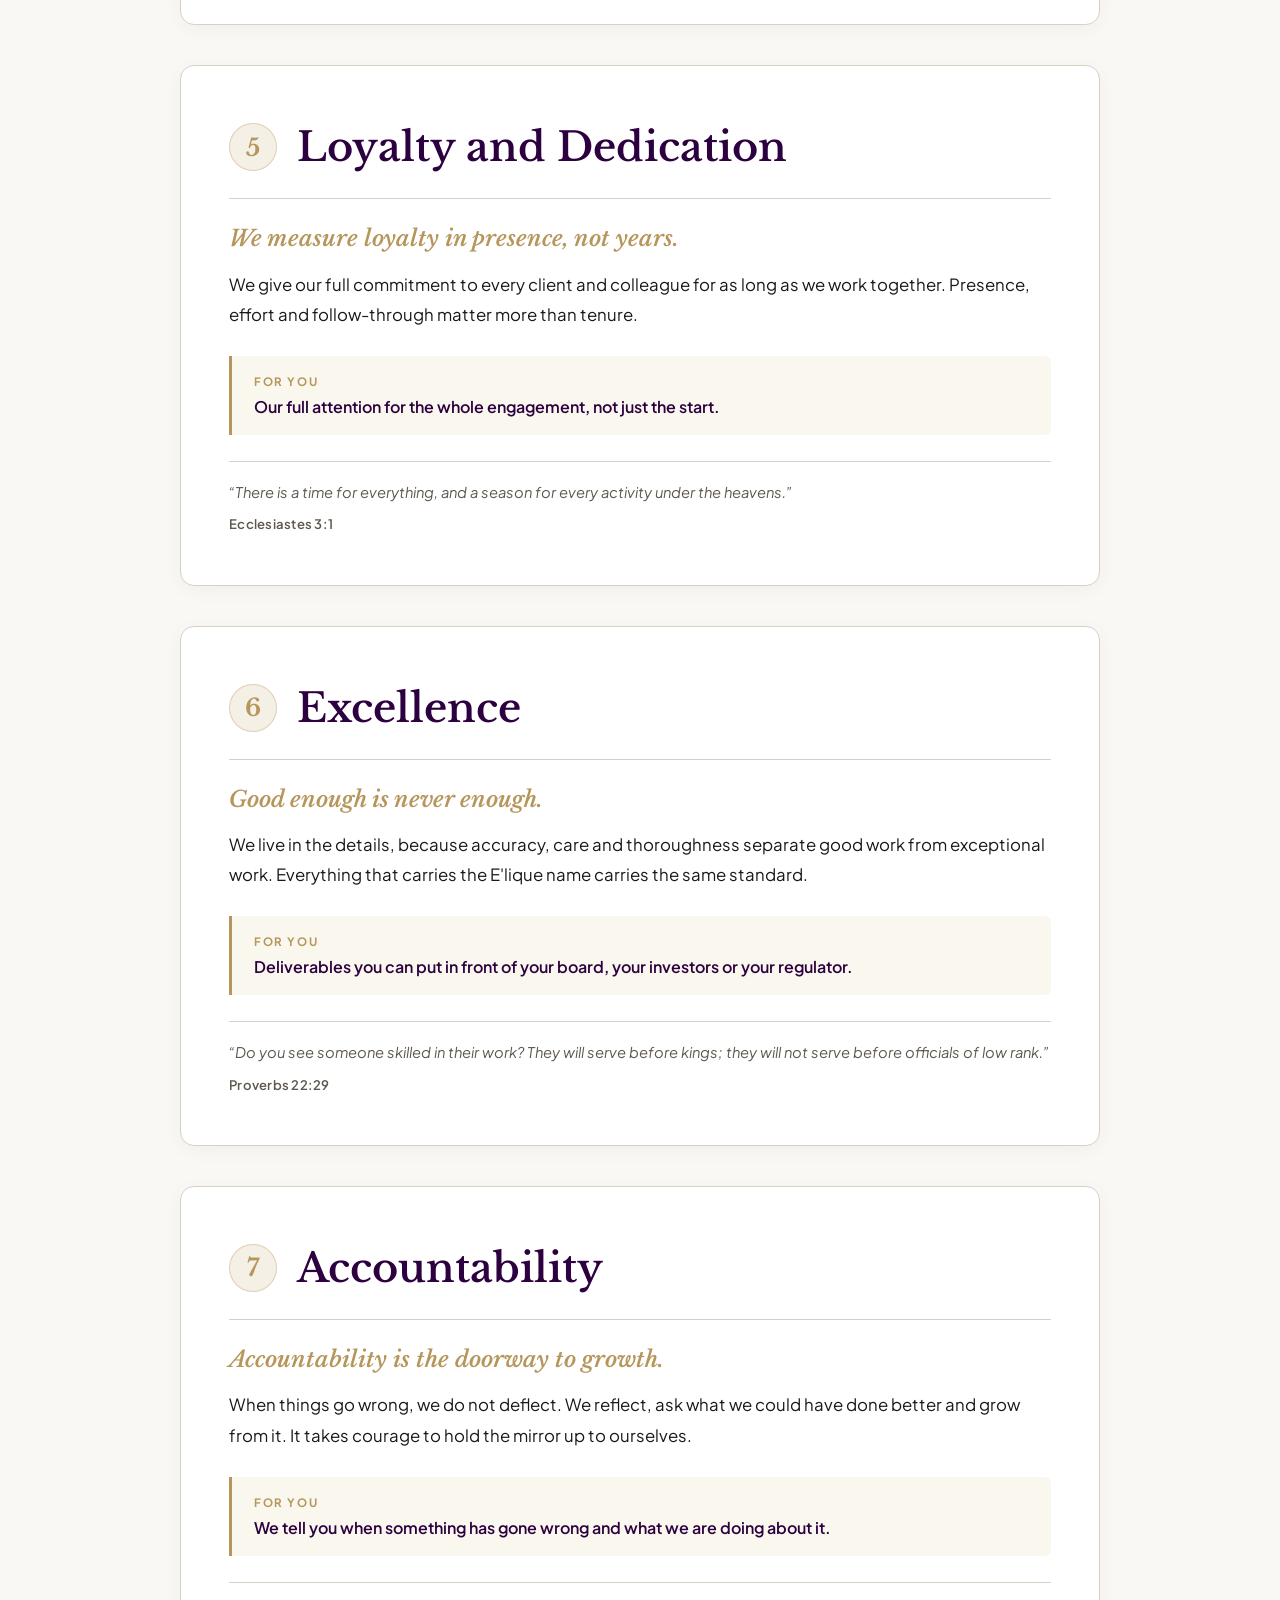
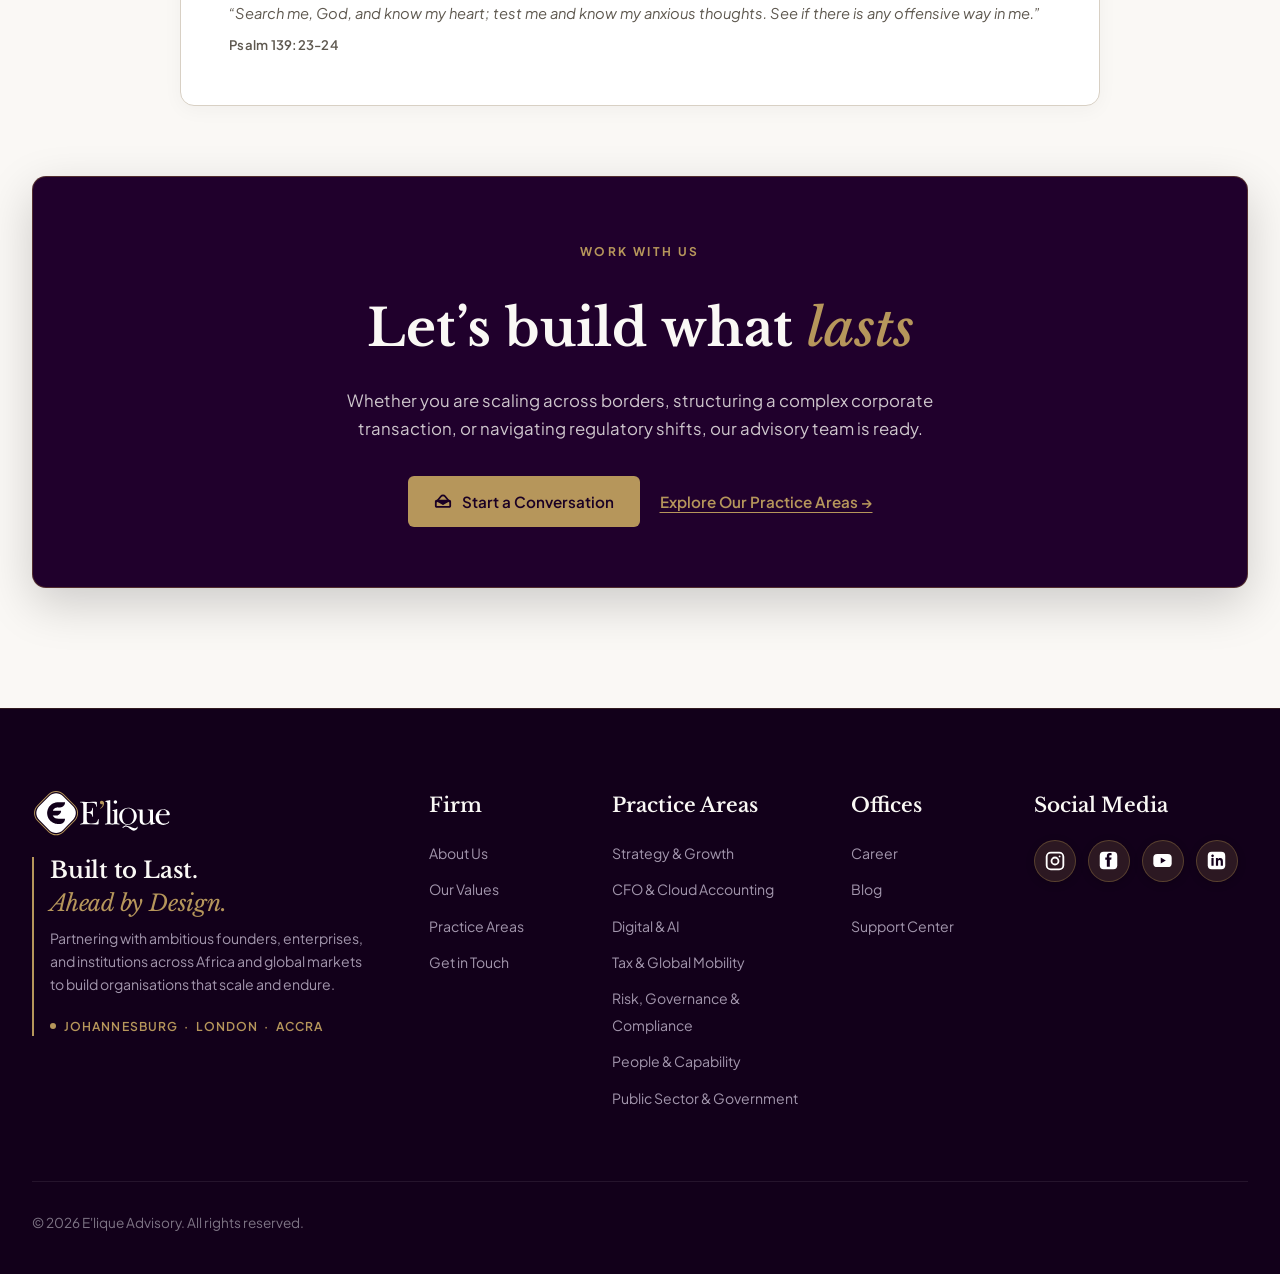
==== commit 47df358e: "Add PHP SMTP/MySQL contact handler, SEO for eliqueadvisory.com, extensionless .htaccess, and redesig" ====
--- a/values.html
+++ b/values.html
@@ -5,22 +5,148 @@
     <meta name="viewport" content="width=device-width, initial-scale=1">
     <meta name="theme-color" content="#20002C">
 
-    <title>Our Values in Practice – E'lique Advisory</title>
-    <meta name="description" content="Values we live by, not ones we aspire to. The seven core values of E'lique Advisory and what each one means in practice.">
+    <title>Our Values in Practice | Integrity, Ownership &amp; Excellence – E'lique Advisory</title>
+    <meta name="description" content="Values we live by, not ones we aspire to. Explore the seven core values of E'lique Advisory — Integrity, Ownership, Solutions Thinking, Relationships, Loyalty &amp; Dedication, Excellence, and Accountability — and what each means in practice.">
+    <meta name="keywords" content="E'lique Advisory values, corporate values in practice, advisory firm integrity, ownership, solutions thinking, client relationships, excellence, accountability">
+    <meta name="author" content="E'lique Advisory">
+    <meta name="robots" content="index, follow, max-image-preview:large, max-snippet:-1, max-video-preview:-1">
+
+    <!-- Canonical & International Hreflang Tags -->
+    <link rel="canonical" href="https://eliqueadvisory.com/values">
+    <link rel="alternate" hreflang="en" href="https://eliqueadvisory.com/values">
+    <link rel="alternate" hreflang="en-ZA" href="https://eliqueadvisory.com/values">
+    <link rel="alternate" hreflang="en-GB" href="https://eliqueadvisory.com/values">
+    <link rel="alternate" hreflang="en-GH" href="https://eliqueadvisory.com/values">
+    <link rel="alternate" hreflang="x-default" href="https://eliqueadvisory.com/values">
 
     <!-- OpenGraph / Social Metadata -->
-    <meta property="og:type" content="website">
+    <meta property="og:site_name" content="E'lique Advisory">
+    <meta property="og:type" content="article">
     <meta property="og:title" content="Our Values in Practice – E'lique Advisory">
     <meta property="og:description" content="Values we live by, not ones we aspire to. Seven values, held in our work, in our relationships and in our lives.">
+    <meta property="og:url" content="https://eliqueadvisory.com/values">
+    <meta property="og:locale" content="en_GB">
+    <meta property="og:image" content="https://eliqueadvisory.com/images/og-cover.png">
+    <meta property="og:image:type" content="image/png">
+    <meta property="og:image:width" content="1200">
+    <meta property="og:image:height" content="630">
+    <meta property="og:image:alt" content="E'lique Advisory – Our Values in Practice">
+
+    <!-- Twitter / X Card Metadata -->
+    <meta name="twitter:card" content="summary_large_image">
+    <meta name="twitter:title" content="Our Values in Practice – E'lique Advisory">
+    <meta name="twitter:description" content="Values we live by, not ones we aspire to. Explore the seven core values of E'lique Advisory and what each means in practice.">
+    <meta name="twitter:image" content="https://eliqueadvisory.com/images/og-cover.png">
+    <meta name="twitter:image:alt" content="E'lique Advisory – Our Values in Practice">
+
+    <!-- Staging Environment Guard: Prevents staging subdomains from competing with eliqueadvisory.com -->
+    <script>
+        if (window.location.hostname && !/^(www\.)?eliqueadvisory\.com$/i.test(window.location.hostname)) {
+            var r = document.querySelector('meta[name="robots"]');
+            if (r) r.setAttribute('content', 'noindex, nofollow');
+        }
+    </script>
 
     <!-- Google Fonts: Cormorant Garamond & Plus Jakarta Sans -->
     <link rel="preconnect" href="https://fonts.googleapis.com">
     <link rel="preconnect" href="https://fonts.gstatic.com" crossorigin>
     <link href="https://fonts.googleapis.com/css2?family=Cormorant+Garamond:ital,wght@0,500;0,600;0,700;1,400;1,600&family=Libre+Baskerville:ital,wght@0,400;0,700;1,400&family=Plus+Jakarta+Sans:wght@300;400;500;600;700&display=swap" rel="stylesheet">
 
-    <!-- Favicon -->
+    <!-- Favicon & Manifest -->
     <link rel="icon" type="image/png" href="images/favicon.png">
+    <link rel="apple-touch-icon" href="images/favicon.png">
     <link rel="shortcut icon" href="favicon.ico">
+    <link rel="manifest" href="site.webmanifest">
+
+    <!-- Schema.org Structured Data (JSON-LD) -->
+    <script type="application/ld+json">
+    {
+        "@context": "https://schema.org",
+        "@graph": [
+            {
+                "@type": "AboutPage",
+                "@id": "https://eliqueadvisory.com/values#webpage",
+                "url": "https://eliqueadvisory.com/values",
+                "name": "Our Values in Practice – E'lique Advisory",
+                "description": "Values we live by, not ones we aspire to. The seven core values of E'lique Advisory and what each one means in practice.",
+                "isPartOf": {
+                    "@id": "https://eliqueadvisory.com/#website"
+                },
+                "about": {
+                    "@id": "https://eliqueadvisory.com/#organization"
+                },
+                "inLanguage": "en",
+                "mainEntity": {
+                    "@type": "ItemList",
+                    "name": "The Seven Core Values of E'lique Advisory",
+                    "numberOfItems": 7,
+                    "itemListElement": [
+                        {
+                            "@type": "ListItem",
+                            "position": 1,
+                            "name": "Integrity",
+                            "description": "We do the right thing, especially when it's hard. Ethics are the lens for every decision we make, not a statement on a wall."
+                        },
+                        {
+                            "@type": "ListItem",
+                            "position": 2,
+                            "name": "Ownership",
+                            "description": "We own our work, not just do it. We take full responsibility for what we deliver, as if our name is on it."
+                        },
+                        {
+                            "@type": "ListItem",
+                            "position": 3,
+                            "name": "Solutions Thinking",
+                            "description": "Curious by nature, relentless by choice. We ask better questions and keep looking for the way forward."
+                        },
+                        {
+                            "@type": "ListItem",
+                            "position": 4,
+                            "name": "Relationships",
+                            "description": "Relationships are our greatest asset. They are not a strategy. They are our wealth, built with care, honesty and a long view."
+                        },
+                        {
+                            "@type": "ListItem",
+                            "position": 5,
+                            "name": "Loyalty and Dedication",
+                            "description": "We measure loyalty in presence, not years. Our full commitment to every client and colleague, for as long as we work together."
+                        },
+                        {
+                            "@type": "ListItem",
+                            "position": 6,
+                            "name": "Excellence",
+                            "description": "Good enough is never enough. Everything that carries the E'lique name carries the same standard."
+                        },
+                        {
+                            "@type": "ListItem",
+                            "position": 7,
+                            "name": "Accountability",
+                            "description": "Accountability is the doorway to growth. When things go wrong, we reflect, learn and tell you what we're doing about it."
+                        }
+                    ]
+                }
+            },
+            {
+                "@type": "BreadcrumbList",
+                "@id": "https://eliqueadvisory.com/values#breadcrumb",
+                "itemListElement": [
+                    {
+                        "@type": "ListItem",
+                        "position": 1,
+                        "name": "Home",
+                        "item": "https://eliqueadvisory.com/"
+                    },
+                    {
+                        "@type": "ListItem",
+                        "position": 2,
+                        "name": "Our Values in Practice",
+                        "item": "https://eliqueadvisory.com/values"
+                    }
+                ]
+            }
+        ]
+    }
+    </script>
 
     <style>
         /* CSS Reset & Variables */
@@ -541,7 +667,7 @@
             font-weight: 600;
             font-size: 0.95rem;
             padding: 13px 26px;
-            border-radius: var(--radius-btn);
+            border-radius: 6px;
             text-decoration: none;
             display: inline-flex;
             align-items: center;
@@ -585,47 +711,85 @@
         .footer-brand {
             display: flex;
             flex-direction: column;
+            align-items: flex-start;
+            padding-right: 20px;
         }
 
         .footer-brand-logo {
             display: inline-flex;
             align-items: center;
             text-decoration: none;
-            margin-bottom: 24px;
+            margin-bottom: 18px;
         }
 
         .footer-brand-img {
-            height: 52px;
+            height: 48px;
             width: auto;
-            max-width: 200px;
+            max-width: 195px;
             object-fit: contain;
             display: block;
         }
 
+        .footer-brand-card {
+            position: relative;
+            padding-left: 16px;
+            border-left: 2px solid var(--gold-accent);
+            margin-top: 2px;
+        }
+
         .footer-brand-statement {
             display: flex;
-            flex-direction: column;
-            gap: 0;
-            margin-top: 26px;
+            flex-wrap: wrap;
+            align-items: baseline;
+            gap: 6px;
+            margin-bottom: 10px;
         }
 
         .footer-brand-statement .statement-line-1 {
             font-family: var(--font-serif);
-            font-size: 2.6rem;
+            font-size: 1.42rem;
             font-weight: 600;
             color: #FAF8F5;
-            line-height: 1.12;
-            letter-spacing: -0.015em;
+            line-height: 1.2;
+            letter-spacing: -0.01em;
         }
 
         .footer-brand-statement .statement-line-2 {
             font-family: var(--font-serif);
-            font-size: 2.6rem;
+            font-size: 1.42rem;
             font-weight: 400;
             font-style: italic;
             color: var(--gold-accent);
-            line-height: 1.12;
-            letter-spacing: -0.015em;
+            line-height: 1.2;
+            letter-spacing: -0.01em;
+        }
+
+        .footer-brand-desc {
+            font-size: 0.88rem;
+            color: #A396AD;
+            line-height: 1.62;
+            max-width: 315px;
+            margin-bottom: 14px;
+        }
+
+        .footer-brand-desks {
+            display: inline-flex;
+            align-items: center;
+            gap: 8px;
+            font-size: 0.76rem;
+            font-weight: 600;
+            letter-spacing: 0.09em;
+            text-transform: uppercase;
+            color: var(--gold-accent);
+        }
+
+        .footer-brand-desks::before {
+            content: "";
+            width: 6px;
+            height: 6px;
+            border-radius: 50%;
+            background: var(--gold-accent);
+            display: inline-block;
         }
 
         .footer-col h4 {
@@ -737,17 +901,17 @@
     <header class="site-header">
         <div class="container">
             <div class="header-inner">
-                <a href="index.html" class="brand-wrapper" aria-label="E'lique Advisory">
+                <a href="./" class="brand-wrapper" aria-label="E'lique Advisory">
                     <img src="images/logo-white.svg" alt="E'lique Advisory" class="brand-logo-img" onerror="this.src='images/logo-white.png'; this.onerror=function(){ this.style.display='none'; document.getElementById('values-fallback-title').style.display='block'; };">
                     <span id="values-fallback-title" class="brand-title-fallback" style="display: none;">E'lique Advisory</span>
                 </a>
 
                 <ul class="main-nav-links">
-                    <li><a href="index.html#about">About</a></li>
-                    <li><a href="index.html#services">Practice Areas</a></li>
-                    <li><a href="values.html" class="active">Values</a></li>
-                    <li><a href="index.html#footprint">Global Desks</a></li>
-                    <li><a href="index.html#contact">Contact</a></li>
+                    <li><a href="./#about">About</a></li>
+                    <li><a href="./#services">Practice Areas</a></li>
+                    <li><a href="values" class="active">Values</a></li>
+                    <li><a href="./#footprint">Global Desks</a></li>
+                    <li><a href="./#contact">Contact</a></li>
                 </ul>
 
                 <div class="header-controls">
@@ -768,7 +932,7 @@
                         </svg>
                     </button>
 
-                    <a href="index.html#contact" class="btn-header-contact">
+                    <a href="./#contact" class="btn-header-contact">
                         <span>Get in touch</span>
                     </a>
 
@@ -785,12 +949,12 @@
 
         <!-- Mobile Drawer -->
         <div class="mobile-drawer" id="mobile-drawer">
-            <a href="index.html#about" class="m-link">About</a>
-            <a href="index.html#services" class="m-link">Practice Areas</a>
-            <a href="values.html" class="m-link" style="color: var(--gold-accent);">Values</a>
-            <a href="index.html#footprint" class="m-link">Global Desks</a>
-            <a href="index.html#contact" class="m-link">Contact</a>
-            <a href="index.html#contact" class="btn-header-contact" style="justify-content: center; margin-top: 8px;">
+            <a href="./#about" class="m-link">About</a>
+            <a href="./#services" class="m-link">Practice Areas</a>
+            <a href="values" class="m-link" style="color: var(--gold-accent);">Values</a>
+            <a href="./#footprint" class="m-link">Global Desks</a>
+            <a href="./#contact" class="m-link">Contact</a>
+            <a href="./#contact" class="btn-header-contact" style="justify-content: center; margin-top: 8px;">
                 Get in touch
             </a>
         </div>
@@ -800,7 +964,7 @@
     <section class="values-page-hero">
         <div class="container">
             <div class="values-hero-nav">
-                <a href="index.html#values" class="back-link">
+                <a href="./#values" class="back-link">
                     <svg width="18" height="18" viewBox="0 0 24 24" fill="none" stroke="currentColor" stroke-width="2" stroke-linecap="round" stroke-linejoin="round">
                         <line x1="19" y1="12" x2="5" y2="12"></line>
                         <polyline points="12 19 5 12 12 5"></polyline>
@@ -1015,14 +1179,14 @@
                         Whether you are scaling across borders, structuring a complex corporate transaction, or navigating regulatory shifts, our advisory team is ready.
                     </p>
                     <div class="values-cta-actions">
-                        <a href="index.html#contact" class="btn-primary-card">
+                        <a href="./#contact" class="btn-primary-card">
                             <svg width="18" height="15" viewBox="0 0 20 16" fill="none" aria-hidden="true">
                                 <path d="M3 8L7.8 2.2C8.8 1 11.2 1 12.2 2.2L17 8" stroke="currentColor" stroke-width="2" stroke-linecap="round" stroke-linejoin="round" />
                                 <path fill-rule="evenodd" clip-rule="evenodd" d="M1 8C1 6.89543 1.89543 6 3 6H17C18.1046 6 19 6.89543 19 8V13C19 14.1046 18.1046 15 17 15H3C1.89543 15 1 14.1046 1 13V8ZM3 8L10 12L17 8V13H3V8Z" fill="currentColor" />
                             </svg>
                             <span>Start a Conversation</span>
                         </a>
-                        <a href="index.html#services" class="btn-secondary-link">
+                        <a href="./#services" class="btn-secondary-link">
                             Explore Our Practice Areas &rarr;
                         </a>
                     </div>
@@ -1036,42 +1200,50 @@
         <div class="container">
             <div class="footer-grid">
                 <div class="footer-brand">
-                    <a href="index.html" class="footer-brand-logo" aria-label="E'lique Advisory">
+                    <a href="./" class="footer-brand-logo" aria-label="E'lique Advisory">
                         <img src="images/logo-white.svg" alt="E'lique Advisory" class="footer-brand-img" onerror="this.src='images/logo-white.png';">
                     </a>
-                    <div class="footer-brand-statement">
-                        <span class="statement-line-1">Built to Last.</span>
-                        <span class="statement-line-2 italic-gold">Ahead by Design.</span>
+                    <div class="footer-brand-card">
+                        <div class="footer-brand-statement">
+                            <span class="statement-line-1">Built to Last.</span>
+                            <span class="statement-line-2 italic-gold">Ahead by Design.</span>
+                        </div>
+                        <p class="footer-brand-desc">
+                            Partnering with ambitious founders, enterprises, and institutions across Africa and global markets to build organisations that scale and endure.
+                        </p>
+                        <div class="footer-brand-desks">Johannesburg &nbsp;&middot;&nbsp; London &nbsp;&middot;&nbsp; Accra</div>
                     </div>
                 </div>
 
                 <div class="footer-col">
                     <h4>Firm</h4>
                     <ul>
-                        <li><a href="index.html#about">About Us</a></li>
-                        <li><a href="values.html">Our Values</a></li>
-                        <li><a href="index.html#services">Practice Areas</a></li>
-                        <li><a href="index.html#contact">Get in Touch</a></li>
+                        <li><a href="./#about">About Us</a></li>
+                        <li><a href="values">Our Values</a></li>
+                        <li><a href="./#services">Practice Areas</a></li>
+                        <li><a href="./#contact">Get in Touch</a></li>
                     </ul>
                 </div>
 
                 <div class="footer-col">
                     <h4>Practice Areas</h4>
                     <ul>
-                        <li><a href="index.html#services">Strategy &amp; Growth</a></li>
-                        <li><a href="index.html#services">CFO &amp; Cloud Accounting</a></li>
-                        <li><a href="index.html#services">Digital &amp; AI</a></li>
-                        <li><a href="index.html#services">Tax &amp; Global Mobility</a></li>
-                        <li><a href="index.html#services">Risk &amp; Compliance</a></li>
+                        <li><a href="./#strategy-growth">Strategy &amp; Growth</a></li>
+                        <li><a href="./#cfo-cloud-accounting">CFO &amp; Cloud Accounting</a></li>
+                        <li><a href="./#digital-ai">Digital &amp; AI</a></li>
+                        <li><a href="./#tax-global-mobility">Tax &amp; Global Mobility</a></li>
+                        <li><a href="./#risk-governance-compliance">Risk, Governance &amp; Compliance</a></li>
+                        <li><a href="./#people-capability">People &amp; Capability</a></li>
+                        <li><a href="./#public-sector-government">Public Sector &amp; Government</a></li>
                     </ul>
                 </div>
 
                 <div class="footer-col">
                     <h4>Offices</h4>
                     <ul>
-                        <li><a href="index.html#contact">Career</a></li>
-                        <li><a href="index.html#about">Blog</a></li>
-                        <li><a href="index.html#contact">Support Center</a></li>
+                        <li><a href="./#contact">Career</a></li>
+                        <li><a href="./#about">Blog</a></li>
+                        <li><a href="./#contact">Support Center</a></li>
                     </ul>
                 </div>
 
@@ -1079,7 +1251,7 @@
                     <h4>Social Media</h4>
                     <div class="footer-social-row">
                         <!-- Instagram -->
-                        <a href="#" class="social-icon-btn" aria-label="Instagram" title="Instagram">
+                        <a href="https://www.instagram.com/elique.global" target="_blank" rel="noopener noreferrer" class="social-icon-btn" aria-label="Instagram (@elique.global)" title="Instagram (@elique.global)">
                             <svg width="20" height="20" viewBox="0 0 24 24" fill="none" stroke="#FFFFFF" stroke-width="2.2" stroke-linecap="round" stroke-linejoin="round" aria-hidden="true">
                                 <rect x="2" y="2" width="20" height="20" rx="5" ry="5"></rect>
                                 <circle cx="12" cy="12" r="4.2"></circle>
@@ -1104,7 +1276,7 @@
                         </a>
 
                         <!-- LinkedIn -->
-                        <a href="#" class="social-icon-btn" aria-label="LinkedIn" title="LinkedIn">
+                        <a href="https://www.linkedin.com/company/e-lique" target="_blank" rel="noopener noreferrer" class="social-icon-btn" aria-label="LinkedIn" title="LinkedIn">
                             <svg width="21" height="21" viewBox="0 0 24 24" aria-hidden="true">
                                 <rect x="2" y="2" width="20" height="20" rx="4.5" fill="#FFFFFF" />
                                 <path class="social-cutout" fill="#14001B" d="M6.2 9.2h2.5V18H6.2V9.2zm1.3-4c.8 0 1.5.7 1.5 1.5s-.7 1.5-1.5 1.5-1.5-.7-1.5-1.5.7-1.5 1.5-1.5zm3.7 4h2.4v1.2h.03c.3-.6 1.2-1.4 2.5-1.4 2.7 0 3.2 1.8 3.2 4.1V18h-2.5v-4.3c0-1-.02-2.3-1.4-2.3-1.4 0-1.6 1.1-1.6 2.2V18h-2.5V9.2z"/>
